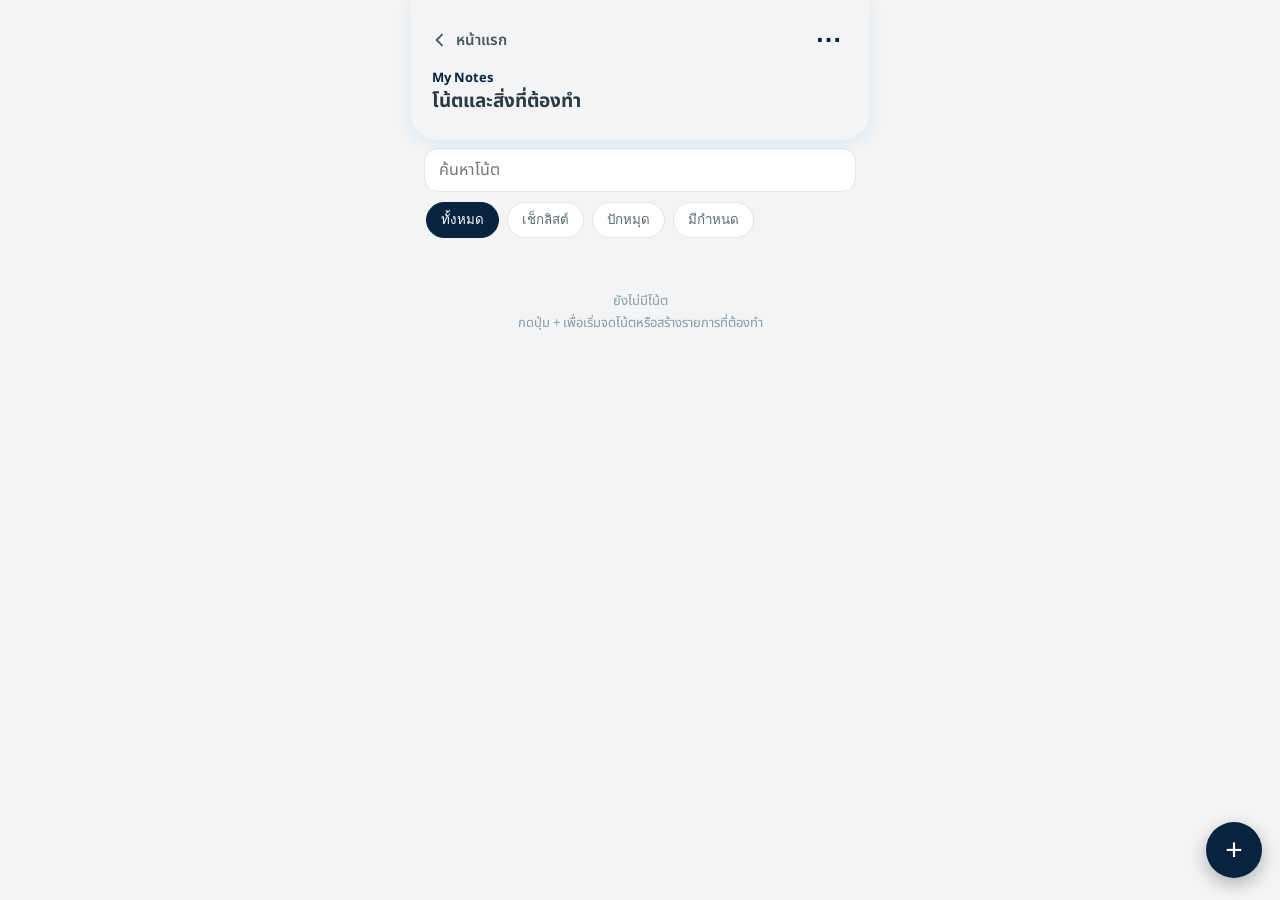
==== index.html @ 65818775 "Add files via upload" ====
<!DOCTYPE html>
<html lang="th">
<head>
<meta charset="UTF-8">
<meta name="viewport" content="width=device-width, initial-scale=1, viewport-fit=cover">
<title>My Notes — My Family Funds</title>
<meta name="theme-color" content="#072340">
<link rel="preconnect" href="https://fonts.googleapis.com">
<link href="https://fonts.googleapis.com/css2?family=Prompt:wght@500;600;700&family=Noto+Sans+Thai:wght@400;500;600;700&family=Noto+Serif+Thai:wght@400;600&display=swap" rel="stylesheet">
<link rel="stylesheet" href="../shell.css">
<script src="../data-safety.js"></script>
<script src="https://accounts.google.com/gsi/client" async defer></script>
<style>
.nt-bar{padding:12px 16px 0;display:flex;gap:8px}
/* compact v31 */
.nt-bar{padding:8px 14px 0}.nt-bar input{height:40px;border-radius:12px}
.nt-sec{margin:8px 14px 4px}.nt-grid{padding:0 14px;column-gap:8px}
.nt-card{margin-bottom:8px;padding:9px 11px;border-radius:14px}
.nt-card h4{margin-bottom:2px;font-size:13px}.nt-meta{margin-top:5px}

.nt-bar input{flex:1;min-width:0;height:44px;border-radius:14px;border:1px solid var(--line);background:var(--surface);color:var(--ink);padding:0 14px;font-size:16px;font-family:inherit}
.nt-chips{display:flex;gap:8px;overflow-x:auto;padding:10px 16px 4px;scrollbar-width:none}
.nt-chip{flex:none;height:36px;padding:0 14px;border-radius:999px;border:1px solid var(--line);background:var(--surface);color:var(--ink-soft);font:600 12.5px inherit;cursor:pointer}
.nt-chip.on{background:var(--primary);color:#fff;border-color:var(--primary)}
.nt-sec{margin:12px 16px 6px;font-size:11.5px;font-weight:700;color:var(--ink-soft);letter-spacing:.4px}
.nt-grid{columns:2;column-gap:10px;padding:0 16px}
.nt-card{break-inside:avoid;margin-bottom:10px;border-radius:16px;padding:12px 13px;background:#fff;border:1px solid rgba(0,0,0,.08);color:#2E3A42;cursor:pointer;width:100%;text-align:left;font:inherit;display:block;box-sizing:border-box}
.nt-card h4{margin:0 0 4px;font-size:13.5px;line-height:1.35;color:#1E2A33}
.nt-card p{margin:0;font-size:12px;line-height:1.5;color:#3E4B54;white-space:pre-wrap;word-break:break-word;display:-webkit-box;-webkit-line-clamp:6;-webkit-box-orient:vertical;overflow:hidden}
.nt-li{display:flex;gap:6px;font-size:12px;line-height:1.5;color:#3E4B54;padding:1px 0}
.nt-li.done{text-decoration:line-through;opacity:.55}
.nt-meta{display:flex;gap:6px;flex-wrap:wrap;margin-top:8px}
.nt-tag{font-size:10.5px;font-weight:700;padding:3px 8px;border-radius:999px;background:rgba(7,35,64,.09);color:#072340}
.nt-tag.late{background:#F6D9D2;color:#8C2F1B}
.nt-empty{text-align:center;color:var(--ink-faint);padding:48px 24px;font-size:13px;line-height:1.7}
.nt-fab{position:fixed;right:18px;bottom:calc(22px + var(--safe-b));width:56px;height:56px;border-radius:50%;border:0;background:var(--primary);color:#fff;font-size:30px;line-height:1;box-shadow:0 6px 18px rgba(0,0,0,.28);cursor:pointer;z-index:50}
.nt-modal{position:fixed;inset:0;z-index:80;background:rgba(10,20,30,.5);display:none;align-items:flex-end;justify-content:center}
.nt-modal.on{display:flex}
.nt-sheet{width:100%;max-width:480px;max-height:92vh;overflow:auto;background:var(--bg);color:var(--ink);border-radius:22px 22px 0 0;padding:16px 16px calc(16px + var(--safe-b))}
.nt-sheet input[type=text],.nt-sheet textarea,.nt-sheet input[type=date]{width:100%;box-sizing:border-box;border:1px solid var(--line);background:var(--surface);color:var(--ink);border-radius:12px;padding:11px 12px;font-size:16px;font-family:inherit;margin-bottom:8px}
.nt-sheet textarea{min-height:140px;resize:vertical}
.nt-row{display:flex;gap:8px;align-items:center;margin:8px 0;flex-wrap:wrap}
.nt-row label{font-size:12.5px;color:var(--ink-soft);font-weight:600}
.nt-sw{width:34px;height:34px;border-radius:50%;border:2px solid transparent;cursor:pointer;padding:0}
.nt-sw.on{border-color:var(--primary)}
.nt-btn{height:44px;padding:0 16px;border-radius:12px;border:1px solid var(--line);background:var(--surface);color:var(--ink);font:700 13px inherit;cursor:pointer}
.nt-btn.p{background:var(--primary);color:#fff;border-color:var(--primary)}
.nt-btn.d{color:#B5422B}
.nt-ci{display:flex;gap:8px;align-items:center;margin-bottom:6px}
.nt-ci input[type=checkbox]{width:22px;height:22px;flex:none}
.nt-ci input[type=text]{margin:0;flex:1}
.nt-toast{position:fixed;left:50%;bottom:90px;transform:translateX(-50%);background:#14211D;color:#fff;padding:10px 16px;border-radius:999px;font-size:12.5px;z-index:120;opacity:0;transition:opacity .2s;max-width:88vw;text-align:center;pointer-events:none}
.nt-at{display:flex;align-items:center;gap:10px;margin:6px 0;padding:6px;border-radius:12px;background:rgba(0,0,0,.05)}
.nt-at img{width:56px;height:56px;object-fit:cover;border-radius:10px;flex:none;background:#ddd;cursor:pointer}
.nt-at .ic{width:56px;height:56px;border-radius:10px;background:#fff;display:grid;place-items:center;font-size:24px;flex:none;cursor:pointer}
.nt-at span.n{flex:1;min-width:0;font-size:12.5px;word-break:break-all;cursor:pointer}.nt-at small{display:block;color:var(--ink-soft);font-size:11px}
.nt-at button{width:40px;height:40px;border:0;background:none;font-size:20px;color:#B5422B}
.nt-reader{position:fixed;inset:0;z-index:70;background:#FAF6EC;color:#3B2F22;display:none;flex-direction:column}
.nt-reader.on{display:flex}
.nt-rtop{display:flex;align-items:center;justify-content:space-between;gap:8px;padding:calc(10px + env(safe-area-inset-top,0px)) 12px 10px}
.nt-rtop button{height:42px;min-width:42px;padding:0 14px;border-radius:999px;border:1px solid rgba(59,47,34,.18);background:rgba(255,255,255,.55);color:#3B2F22;font:700 13px inherit;font-family:inherit;cursor:pointer}
.nt-rpage{flex:1;overflow:auto;-webkit-overflow-scrolling:touch;padding:8px 26px 40px}
.nt-rinner{max-width:620px;margin:0 auto}
.nt-rtitle{font-family:'Noto Serif Thai','Prompt',serif;font-size:25px;line-height:1.4;font-weight:600;margin:6px 0 0;word-break:break-word}
.nt-rtags{display:flex;gap:6px;flex-wrap:wrap;margin-top:12px}
.nt-rrule{width:44px;height:2px;background:rgba(59,47,34,.28);border:0;margin:18px 0}
.nt-rbody{font-family:'Noto Serif Thai','Noto Sans Thai',serif;font-size:17px;line-height:2;white-space:pre-wrap;word-break:break-word;margin:0}
.nt-rli{display:flex;gap:12px;align-items:flex-start;padding:9px 0;font-size:17px;line-height:1.6;border-bottom:1px dashed rgba(59,47,34,.14);cursor:pointer;word-break:break-word}
.nt-rli input{width:22px;height:22px;flex:none;margin-top:3px;accent-color:#072340}
.nt-rli.done span{text-decoration:line-through;opacity:.5}
.nt-rimg{display:block;width:100%;border-radius:12px;margin:14px 0 0;cursor:pointer;background:rgba(0,0,0,.06)}
.nt-rfile{display:flex;align-items:center;gap:10px;margin-top:10px;padding:10px 12px;border-radius:12px;background:rgba(255,255,255,.55);font-size:13.5px;cursor:pointer;word-break:break-all}
.nt-rfoot{margin-top:26px;font-size:11.5px;color:#8A7458}
.nt-th{width:100%;max-height:130px;object-fit:cover;border-radius:10px;margin-bottom:6px;display:block}
</style>
</head>
<body>
<div class="mff-app">
  <div class="mff-hero-wrap" style="padding-bottom:20px;border-radius:0 0 28px 28px">
    <div class="mff-topbar">
      <a class="back" href="../index.html"><svg viewBox="0 0 24 24" fill="none" stroke="currentColor" stroke-width="2.2"><path d="M15 5 8 12l7 7"/></svg>หน้าแรก</a>
      <button type="button" id="menuBtn" aria-label="เมนู" style="background:none;border:0;color:var(--primary);font-size:26px;font-weight:700;width:44px;height:44px;cursor:pointer">⋯</button>
    </div>
    <div class="mff-hero" style="padding-top:0">
      <p class="eyebrow" style="margin-bottom:2px">My Notes</p>
      <h1 style="font-size:19px;white-space:nowrap">โน้ตและสิ่งที่ต้องทำ</h1>
    </div>
  </div>
  <div class="nt-bar"><input id="q" type="search" placeholder="ค้นหาโน้ต" aria-label="ค้นหาโน้ต"></div>
  <div class="nt-chips" id="chips"></div>
  <div id="list"></div>
</div>
<button class="nt-fab" id="fab" type="button" aria-label="เพิ่มโน้ต">+</button>

<div class="nt-reader" id="reader">
  <div class="nt-rtop"><button type="button" id="rBack">← กลับ</button><button type="button" id="rEdit">✎ แก้ไข</button></div>
  <div class="nt-rpage" id="rPage"></div>
</div>
<div class="nt-modal" id="modal"><div class="nt-sheet" id="sheet"></div></div>
<div class="nt-modal" id="menuModal"><div class="nt-sheet">
  <div class="nt-row"><button class="nt-btn" id="mImport" type="button">นำเข้าจาก Google Keep (ไฟล์ .json)</button></div>
  <div class="nt-row"><button class="nt-btn" id="mArch" type="button"></button></div>
  <div class="nt-row"><button class="nt-btn" id="mClose" type="button">ปิด</button></div>
  <p style="font-size:11.5px;color:var(--ink-soft);line-height:1.6;margin:8px 0 0">วิธีนำเข้า: ไปที่ takeout.google.com เลือกเฉพาะ Keep แล้วดาวน์โหลด แตกไฟล์ จะได้ไฟล์ .json ของแต่ละโน้ต เลือกได้หลายไฟล์พร้อมกัน</p>
</div></div>
<input type="file" id="file" accept=".json,application/json" multiple hidden>
<div class="nt-toast" id="toast"></div>

<script src="../themes.js"></script>
<script>
(function(){
'use strict';
var CK='mff_notes_cache_v1', DIRTY='mff_sync_dirty_v1_notes', TK='mff_cal_token';
var COLORS={default:'#FFFFFF',yellow:'#FFF3C4',green:'#DDF1DE',blue:'#D9E9F8',pink:'#F9DDE5',purple:'#E6DFF6'};
var CNAME={default:'ขาว',yellow:'เหลือง',green:'เขียว',blue:'ฟ้า',pink:'ชมพู',purple:'ม่วง'};
var notes=[], filter='all', showArch=false, editing=null, rd=null;
var $=function(i){return document.getElementById(i)};
function esc(s){return String(s==null?'':s).replace(/[&<>'"]/g,function(c){return{'&':'&amp;','<':'&lt;','>':'&gt;',"'":'&#39;','"':'&quot;'}[c]})}
function uid(){return 'n_'+Date.now().toString(36)+'_'+Math.random().toString(36).slice(2,8)}
function now(){return new Date().toISOString()}
function today(){var d=new Date();return d.getFullYear()+'-'+String(d.getMonth()+1).padStart(2,'0')+'-'+String(d.getDate()).padStart(2,'0')}
function toast(m){var t=$('toast');t.textContent=m;t.style.opacity='1';clearTimeout(toast._t);toast._t=setTimeout(function(){t.style.opacity='0'},2600)}
function load(){try{var a=JSON.parse(localStorage.getItem(CK)||'[]');notes=Array.isArray(a)?a:[]}catch(e){notes=[]}notes.forEach(norm)}
function norm(n){n.items=Array.isArray(n.items)?n.items:[];n.kind=n.kind==='check'?'check':'note';n.color=COLORS[n.color]?n.color:'default';n.pinned=n.pinned?1:0;n.archived=n.archived?1:0;n.due=n.due||'';if(n.dueTime){n.dueTime=String(n.dueTime)}else{delete n.dueTime}n.calId=n.calId||'';n.title=n.title||'';n.body=n.body||''}
/* ---------- ไฟล์แนบ: meta ใน localStorage, ตัวไฟล์ใน IndexedDB (เก็บในเครื่องนี้ ไม่ขึ้น Sheets) ---------- */
var ATK='mff_note_att_v1', AM={}, _db=null, MAXF=10*1024*1024;
function attMap(){try{return JSON.parse(localStorage.getItem(ATK)||'{}')||{}}catch(e){return{}}}
function attSet(m){try{localStorage.setItem(ATK,JSON.stringify(m))}catch(e){toast('เก็บรายการไฟล์แนบไม่สำเร็จ')}}
function idb(){return _db||(_db=new Promise(function(res,rej){var r=indexedDB.open('mff_notes_att',1);r.onupgradeneeded=function(){r.result.createObjectStore('f')};r.onsuccess=function(){res(r.result)};r.onerror=function(){rej(r.error)}}))}
function bop(mode,fn){return idb().then(function(d){return new Promise(function(res,rej){var t=d.transaction('f',mode),rq=fn(t.objectStore('f'));t.oncomplete=function(){res(rq&&rq.result)};t.onerror=function(){rej(t.error)}})})}
function bput(id,b){return bop('readwrite',function(o){return o.put(b,id)})}
function bget(id){return bop('readonly',function(o){return o.get(id)})}
function bdel(id){return bop('readwrite',function(o){return o.delete(id)}).catch(function(){})}
function szt(n){return n>1048576?(n/1048576).toFixed(1)+' MB':Math.max(1,Math.round(n/1024))+' KB'}
function compress(f){return new Promise(function(res){
  if(!/^image\/(jpeg|png|webp|heic|heif)/.test(f.type)){res(f);return}
  var u=URL.createObjectURL(f),im=new Image();
  im.onload=function(){try{var k=Math.min(1,1280/Math.max(im.width,im.height)),c=document.createElement('canvas');c.width=Math.round(im.width*k);c.height=Math.round(im.height*k);c.getContext('2d').drawImage(im,0,0,c.width,c.height);URL.revokeObjectURL(u);c.toBlob(function(b){res(b&&b.size<f.size?b:f)},'image/jpeg',.78)}catch(e){res(f)}};
  im.onerror=function(){URL.revokeObjectURL(u);res(f)};im.src=u})}
function hydrate(root){Array.prototype.forEach.call(root.querySelectorAll('[data-aimg]'),function(im){bget(im.getAttribute('data-aimg')).then(function(b){if(b)im.src=URL.createObjectURL(b)}).catch(function(){})})}
function openAtt(id){var a=(editing&&editing._att||AM[rd]||[]).filter(function(x){return x.id===id})[0];if(!a)return;bget(id).then(function(b){if(!b){toast('ไม่พบไฟล์ในเครื่องนี้');return}var u=URL.createObjectURL(b);if(a.k==='img'){window.open(u,'_blank')}else{var l=document.createElement('a');l.href=u;l.download=a.name;document.body.appendChild(l);l.click();l.remove()}})}
async function addFiles(files,kind){
  var e=editing;if(!e)return;pull();
  for(var i=0;i<files.length;i++){var f=files[i];
    if(f.size>MAXF*3){toast(f.name+' ใหญ่เกินไป (สูงสุด 10 MB)');continue}
    var b=kind==='img'?await compress(f):f;
    if(b.size>MAXF){toast(f.name+' ใหญ่เกิน 10 MB');continue}
    var id='a_'+Date.now().toString(36)+Math.random().toString(36).slice(2,6);
    try{await bput(id,b)}catch(err){toast('เก็บไฟล์ไม่สำเร็จ');continue}
    e._att.push({id:id,name:f.name||'ไฟล์',k:(b.type||'').indexOf('image/')===0?'img':'file',size:b.size});e._added.push(id)}
  paintEditor()}
function save(){try{localStorage.setItem(CK,JSON.stringify(notes));localStorage.setItem(DIRTY,'1')}catch(e){toast('บันทึกในเครื่องไม่สำเร็จ')}}

/* ---------- list ---------- */
function visible(){
  var q=$('q').value.trim().toLowerCase(), t=today();
  return notes.filter(function(n){
    if(!!n.archived!==showArch) return false;
    if(filter==='check'&&n.kind!=='check') return false;
    if(filter==='pin'&&!n.pinned) return false;
    if(filter==='due'&&!n.due) return false;
    if(q){var hay=(n.title+' '+n.body+' '+n.items.map(function(i){return i.t}).join(' ')).toLowerCase();if(hay.indexOf(q)<0) return false}
    return true;
  }).sort(function(a,b){
    if(a.pinned!==b.pinned) return b.pinned-a.pinned;
    if(filter==='due') return (a.due||'9').localeCompare(b.due||'9');
    return (b.updatedAt||'').localeCompare(a.updatedAt||'');
  });
}
function cardHtml(n){
  var body='';
  if(n.kind==='check'){
    var open=n.items.filter(function(i){return !i.d}), done=n.items.filter(function(i){return i.d});
    body=open.slice(0,6).map(function(i){return '<div class="nt-li"><span>☐</span><span>'+esc(i.t)+'</span></div>'}).join('')
      +done.slice(0,2).map(function(i){return '<div class="nt-li done"><span>☑</span><span>'+esc(i.t)+'</span></div>'}).join('');
    if(n.items.length>8) body+='<div class="nt-li">…อีก '+(n.items.length-8)+' รายการ</div>';
  } else if(n.body){ body='<p>'+esc(n.body)+'</p>'; }
  var meta='';
  if(n.due){var late=n.due<today();meta+='<span class="nt-tag'+(late?' late':'')+'">'+(late?'เลยกำหนด ':'')+fmt(n.due)+(n.dueTime?' · '+esc(n.dueTime)+' น.':'')+'</span>'}
  if(n.calId) meta+='<span class="nt-tag">ใน Calendar</span>';
  if(n.pinned) meta+='<span class="nt-tag">ปักหมุด</span>';
  var at=AM[n.id]||[], im0=at.filter(function(a){return a.k==='img'})[0];
  if(at.length) meta+='<span class="nt-tag">📎 '+at.length+'</span>';
  return '<button type="button" class="nt-card" data-id="'+esc(n.id)+'" style="background:'+COLORS[n.color]+'">'
    +(im0?'<img class="nt-th" data-aimg="'+esc(im0.id)+'" alt="">':'')+(n.title?'<h4>'+esc(n.title)+'</h4>':'')+body+(meta?'<div class="nt-meta">'+meta+'</div>':'')+'</button>';
}
function fmt(d){var p=String(d).split('-');if(p.length<3) return d;var m=['ม.ค.','ก.พ.','มี.ค.','เม.ย.','พ.ค.','มิ.ย.','ก.ค.','ส.ค.','ก.ย.','ต.ค.','พ.ย.','ธ.ค.'];return (+p[2])+' '+m[+p[1]-1]}
function render(){
  AM=attMap();
  var chips=[['all','ทั้งหมด'],['check','เช็กลิสต์'],['pin','ปักหมุด'],['due','มีกำหนด']];
  $('chips').innerHTML=chips.map(function(c){return '<button type="button" class="nt-chip'+(filter===c[0]?' on':'')+'" data-f="'+c[0]+'">'+c[1]+'</button>'}).join('');
  var v=visible(), root=$('list');
  if(!v.length){root.innerHTML='<div class="nt-empty">'+(showArch?'ยังไม่มีโน้ตที่เก็บถาวร':'ยังไม่มีโน้ต<br>กดปุ่ม + เพื่อเริ่มจดโน้ตหรือสร้างรายการที่ต้องทำ')+'</div>';return}
  var pin=v.filter(function(n){return n.pinned}), rest=v.filter(function(n){return !n.pinned}), h='';
  if(pin.length&&rest.length){h+='<div class="nt-sec">ปักหมุด</div><div class="nt-grid">'+pin.map(cardHtml).join('')+'</div><div class="nt-sec">อื่น ๆ</div><div class="nt-grid">'+rest.map(cardHtml).join('')+'</div>'}
  else h+='<div class="nt-grid" style="margin-top:10px">'+v.map(cardHtml).join('')+'</div>';
  root.innerHTML=h;hydrate(root)+'<div style="height:90px"></div>';
}

/* ---------- reader (หน้าอ่านโน้ต) ---------- */
function thFull(iso){var d=new Date(iso);if(isNaN(d))return '';return d.toLocaleDateString('th-TH',{day:'numeric',month:'long',year:'numeric'})}
function openReader(id){
  var n=notes.filter(function(x){return x.id===id})[0]; if(!n){closeReader();return}
  rd=id; AM=attMap();
  var at=AM[id]||[], h='<div class="nt-rinner">';
  if(n.title) h+='<h2 class="nt-rtitle">'+esc(n.title)+'</h2>';
  var tg='';
  if(n.due){var late=n.due<today();tg+='<span class="nt-tag'+(late?' late':'')+'">'+(late?'เลยกำหนด ':'')+fmt(n.due)+(n.dueTime?' · '+esc(n.dueTime)+' น.':'')+'</span>'}
  if(n.calId) tg+='<span class="nt-tag">ใน Calendar</span>';
  if(n.pinned) tg+='<span class="nt-tag">ปักหมุด</span>';
  if(tg) h+='<div class="nt-rtags">'+tg+'</div>';
  var hasText=n.kind==='check'?n.items.length:!!n.body;
  if((n.title||tg)&&hasText) h+='<hr class="nt-rrule">';
  if(n.kind==='check'){
    h+=n.items.map(function(i,ix){return '<label class="nt-rli'+(i.d?' done':'')+'"><input type="checkbox" data-rix="'+ix+'" '+(i.d?'checked':'')+'><span>'+esc(i.t)+'</span></label>'}).join('');
  } else if(n.body){ h+='<p class="nt-rbody">'+esc(n.body)+'</p>'; }
  at.filter(function(a){return a.k==='img'}).forEach(function(a){h+='<img class="nt-rimg" data-aimg="'+esc(a.id)+'" data-aopen="'+esc(a.id)+'" alt="'+esc(a.name)+'">'});
  at.filter(function(a){return a.k!=='img'}).forEach(function(a){h+='<div class="nt-rfile" data-aopen="'+esc(a.id)+'"><span>📄</span><span>'+esc(a.name)+' <small>('+szt(a.size||0)+')</small></span></div>'});
  if(n.updatedAt) h+='<div class="nt-rfoot">แก้ไขล่าสุด '+esc(thFull(n.updatedAt))+'</div>';
  h+='</div>';
  var rp=$('rPage'); rp.innerHTML=h; rp.scrollTop=0; hydrate(rp);
  $('reader').style.background=n.color==='default'?'#FAF6EC':COLORS[n.color];
  $('reader').classList.add('on');
}
function closeReader(){rd=null;$('reader').classList.remove('on');render()}
$('rBack').onclick=closeReader;
$('rEdit').onclick=function(){var id=rd;rd=null;$('reader').classList.remove('on');openEditor(id)};
$('rPage').addEventListener('click',function(ev){
  var a=ev.target.closest('[data-aopen]'); if(a){openAtt(a.getAttribute('data-aopen'));return}
});
$('rPage').addEventListener('change',function(ev){
  var t=ev.target, ix=t.getAttribute&&t.getAttribute('data-rix'); if(ix===null||ix===undefined) return;
  var n=notes.filter(function(x){return x.id===rd})[0]; if(!n||!n.items[+ix]) return;
  n.items[+ix].d=t.checked?1:0; n.updatedAt=now(); save();
  var row=t.closest('.nt-rli'); if(row) row.classList.toggle('done',t.checked);
});

/* ---------- editor ---------- */
function openEditor(id){
  var n=notes.filter(function(x){return x.id===id})[0];
  editing=n?JSON.parse(JSON.stringify(n)):{id:uid(),title:'',body:'',kind:'note',items:[],color:'default',pinned:0,due:'',calId:'',archived:0,createdAt:now(),updatedAt:now(),_new:1};
  editing._att=(attMap()[editing.id]||[]).slice();editing._added=[];editing._removed=[];
  paintEditor(); $('modal').classList.add('on');
}
function paintEditor(){
  var e=editing, h='';
  h+='<input type="text" id="eTitle" placeholder="หัวข้อ" value="'+esc(e.title)+'" aria-label="หัวข้อ">';
  if(e.kind==='check'){
    h+='<div id="eItems">'+e.items.map(function(i,ix){return '<div class="nt-ci"><input type="checkbox" data-ix="'+ix+'" '+(i.d?'checked':'')+' aria-label="เสร็จแล้ว"><input type="text" data-tx="'+ix+'" value="'+esc(i.t)+'" aria-label="รายการ"><button type="button" class="nt-btn" data-rm="'+ix+'" aria-label="ลบรายการ" style="width:44px;padding:0">×</button></div>'}).join('')+'</div>'
      +'<div class="nt-row"><button type="button" class="nt-btn" id="eAdd">+ เพิ่มรายการ</button><button type="button" class="nt-btn" id="eKind">เปลี่ยนเป็นโน้ตข้อความ</button></div>';
  } else {
    h+='<textarea id="eBody" placeholder="จดอะไรสักหน่อย…" aria-label="เนื้อหา">'+esc(e.body)+'</textarea>'
      +'<div class="nt-row"><button type="button" class="nt-btn" id="eKind">เปลี่ยนเป็นเช็กลิสต์</button></div>';
  }
  h+='<div class="nt-row"><label>สี</label>'+Object.keys(COLORS).map(function(c){return '<button type="button" class="nt-sw'+(e.color===c?' on':'')+'" data-c="'+c+'" aria-label="สี'+CNAME[c]+'" style="background:'+COLORS[c]+';border-color:'+(e.color===c?'var(--primary)':'#cfd6db')+'"></button>'}).join('')+'</div>';
  h+='<div class="nt-row"><label for="eDue">วันที่ต้องทำ</label><input type="date" id="eDue" value="'+esc(e.due)+'" style="width:auto;margin:0"></div>';
  h+='<div class="nt-row"><label for="eTime">เวลา</label><input type="time" id="eTime" value="'+esc(e.dueTime||'')+'" style="width:auto;margin:0"><button type="button" class="nt-btn" id="eTimeClr">ล้าง</button></div>';
  h+='<small style="display:block;color:var(--ink-soft);font-size:11px;margin:-4px 0 6px">ใส่เวลาแล้วจะปักลง Calendar เป็นนัดตามเวลา พร้อมแจ้งเตือนก่อน 10 นาทีและตอนถึงเวลา (ไม่ใส่ = กิจกรรมทั้งวัน)</small>';
  h+='<div class="nt-row"><label><input type="checkbox" id="ePin" '+(e.pinned?'checked':'')+'> ปักหมุด</label><label><input type="checkbox" id="eCal" '+(e.calId?'checked':'')+'> ปักลง Google Calendar</label></div>';
  h+='<div class="nt-row" style="margin-top:14px"><button type="button" class="nt-btn p" id="eSave" style="flex:1">บันทึก</button><button type="button" class="nt-btn" id="eArch">'+(e.archived?'นำกลับ':'เก็บถาวร')+'</button>'+(e._new?'':'<button type="button" class="nt-btn d" id="eDel">ลบ</button>')+'<button type="button" class="nt-btn" id="eCancel">ปิด</button></div>';
  h+='<div class="nt-row" style="flex-wrap:wrap"><label>แนบ</label><button type="button" class="nt-btn" id="eImg">🖼 รูป</button><button type="button" class="nt-btn" id="eFile">📎 ไฟล์</button></div>'
   +'<div id="eAtt">'+(e._att||[]).map(function(a){return '<div class="nt-at">'+(a.k==='img'?'<img data-aimg="'+esc(a.id)+'" data-aopen="'+esc(a.id)+'" alt="">':'<div class="ic" data-aopen="'+esc(a.id)+'">📄</div>')+'<span class="n" data-aopen="'+esc(a.id)+'">'+esc(a.name)+'<small>'+szt(a.size||0)+' · แตะเพื่อเปิด</small></span><button type="button" data-adel="'+esc(a.id)+'" aria-label="ลบไฟล์แนบ">×</button></div>'}).join('')+'</div>'
   +'<small style="display:block;color:var(--ink-soft);font-size:11px;margin-top:4px">ไฟล์แนบเก็บในเครื่องนี้ (รูปถูกย่อให้อัตโนมัติ, ไฟล์ละไม่เกิน 10 MB) ยังไม่ขึ้น Google Sheets</small>'
   +'<input type="file" id="fImg" accept="image/*" multiple hidden><input type="file" id="fAny" multiple hidden>';
  $('sheet').innerHTML=h; hydrate($('sheet'));
}
function pull(){
  var e=editing; if(!$('eTitle')) return;
  e.title=$('eTitle').value.trim();
  if(e.kind==='check'){
    Array.prototype.forEach.call(document.querySelectorAll('[data-tx]'),function(el){var i=+el.getAttribute('data-tx'); if(e.items[i]) e.items[i].t=el.value});
    Array.prototype.forEach.call(document.querySelectorAll('[data-ix]'),function(el){var i=+el.getAttribute('data-ix'); if(e.items[i]) e.items[i].d=el.checked?1:0});
  } else if($('eBody')) e.body=$('eBody').value;
  e.due=$('eDue').value; e.dueTime=($('eTime')&&$('eTime').value)||''; if(!e.dueTime) delete e.dueTime; e.pinned=$('ePin').checked?1:0;
}
$('sheet').addEventListener('click',function(ev){
  var t=ev.target, e=editing; if(!e) return;
  if(t.id==='eImg'){$('fImg').click();return}
  if(t.id==='eFile'){$('fAny').click();return}
  if(t.getAttribute('data-aopen')){openAtt(t.getAttribute('data-aopen'));return}
  if(t.getAttribute('data-adel')){pull();var did=t.getAttribute('data-adel');e._att=e._att.filter(function(a){return a.id!==did});if(e._added.indexOf(did)>=0){e._added=e._added.filter(function(x){return x!==did});bdel(did)}else e._removed.push(did);paintEditor();return}
  if(t.getAttribute('data-c')){pull();e.color=t.getAttribute('data-c');paintEditor();return}
  if(t.getAttribute('data-rm')!==null&&t.hasAttribute('data-rm')){pull();e.items.splice(+t.getAttribute('data-rm'),1);paintEditor();return}
  if(t.id==='eAdd'){pull();e.items.push({t:'',d:0});paintEditor();var tx=document.querySelectorAll('[data-tx]');if(tx.length)tx[tx.length-1].focus();return}
  if(t.id==='eKind'){pull();
    if(e.kind==='note'){e.items=e.body.split('\n').filter(function(l){return l.trim()}).map(function(l){return{t:l.trim(),d:0}});if(!e.items.length)e.items=[{t:'',d:0}];e.kind='check';e.body=''}
    else{e.body=e.items.map(function(i){return i.t}).filter(Boolean).join('\n');e.items=[];e.kind='note'}
    paintEditor();return}
  if(t.id==='eTimeClr'){var tm=$('eTime');if(tm)tm.value='';return}
  if(t.id==='eCancel'){closeEd();return}
  if(t.id==='eArch'){pull();e.archived=e.archived?0:1;commit(true);return}
  if(t.id==='eDel'){if(confirm('ลบโน้ตนี้?')){delNote(e)}return}
  if(t.id==='eSave'){pull();commit(false)}
});
$('sheet').addEventListener('change',function(ev){var t=ev.target;if(t.id==='fImg'||t.id==='fAny'){var fl=Array.prototype.slice.call(t.files);t.value='';addFiles(fl,t.id==='fImg'?'img':'file')}});
function closeEd(saved){var e=editing;if(e&&!saved&&e._added)e._added.forEach(bdel);$('modal').classList.remove('on');editing=null;
  if(!saved&&e&&!e._new&&notes.some(function(x){return x.id===e.id})) openReader(e.id)}
async function commit(closeAfter){
  var e=editing; pull();
  e.items=e.items.filter(function(i){return (i.t||'').trim()||false});
  if(!e.title&&!e.body&&!e.items.length&&!(e._att&&e._att.length)){toast('โน้ตว่างเปล่า');return}
  var wantCal=$('eCal')&&$('eCal').checked;
  e.updatedAt=now(); delete e._new;
  var calMsg='';
  try{
    if(wantCal&&!e.due){calMsg='เลือกวันที่ต้องทำก่อน จึงจะปักลง Calendar ได้'}
    else if(wantCal){await calUpsert(e)}
    else if(e.calId){await calDelete(e);e.calId=''}
  }catch(err){calMsg='Calendar: '+(err&&err.message?err.message:'ไม่สำเร็จ')}
  var am=attMap();if(e._att&&e._att.length)am[e.id]=e._att;else delete am[e.id];attSet(am);(e._removed||[]).forEach(bdel);delete e._att;delete e._added;delete e._removed;
  var ix=notes.findIndex(function(x){return x.id===e.id});
  if(ix>=0) notes[ix]=e; else notes.push(e);
  save(); closeEd(1); render();
  if(!closeAfter&&!e.archived) openReader(e.id); /* บันทึกเสร็จ → เปิดอ่านเป็นหน้าโน้ต */
  toast(calMsg||'บันทึกแล้ว — ซิงก์ขึ้น Sheets ได้ที่ Setting');
}
function delNote(e){
  var p=Promise.resolve();
  if(e.calId) p=calDelete(e).catch(function(){});
  p.then(function(){var am=attMap();(am[e.id]||[]).forEach(function(a){bdel(a.id)});delete am[e.id];attSet(am);(e._added||[]).forEach(bdel);notes=notes.filter(function(x){return x.id!==e.id});save();closeEd(1);render();toast('ลบแล้ว')});
}

/* ---------- Google Calendar (ใช้ token เดียวกับหน้า My Calendar) ---------- */
var calTok=null;
function savedTok(){try{var o=JSON.parse(sessionStorage.getItem(TK)||'null');if(o&&o.v&&o.exp>Date.now()+30000&&o.w)return o.v}catch(e){}return null}
function getTok(){
  return new Promise(function(res,rej){
    var t=calTok&&calTok.exp>Date.now()+30000?calTok.v:savedTok(); if(t) return res(t);
    var cid=localStorage.getItem('google_client_id');
    if(!cid) return rej(new Error('ยังไม่ได้ตั้งค่า Client ID ในหน้า Setting'));
    if(!window.google||!google.accounts||!google.accounts.oauth2) return rej(new Error('ยังโหลด Google ไม่เสร็จ ลองใหม่อีกครั้ง'));
    google.accounts.oauth2.initTokenClient({client_id:cid,
      scope:'https://www.googleapis.com/auth/calendar.readonly https://www.googleapis.com/auth/calendar.events',
      callback:function(r){
        if(r.error) return rej(new Error('เชื่อมต่อ Calendar ไม่สำเร็จ'));
        if(!google.accounts.oauth2.hasGrantedAllScopes(r,'https://www.googleapis.com/auth/calendar.events')) return rej(new Error('ยังไม่ได้ติ๊กสิทธิ์ Calendar — ลองใหม่และอนุญาตทุกช่อง'));
        calTok={v:r.access_token,exp:Date.now()+(r.expires_in||3600)*1000};
        try{sessionStorage.setItem(TK,JSON.stringify({v:calTok.v,exp:calTok.exp,w:1}));localStorage.setItem('mff_calendar_connected_v2','1')}catch(e){}
        res(calTok.v);
      }}).requestAccessToken({prompt:localStorage.getItem('mff_calendar_connected_v2')?'':'consent'});
  });
}
function addDay(d){var x=new Date(d+'T00:00:00');x.setDate(x.getDate()+1);return x.getFullYear()+'-'+String(x.getMonth()+1).padStart(2,'0')+'-'+String(x.getDate()).padStart(2,'0')}
function pad2(x){return String(x).padStart(2,'0')}
function localDT(d){return d.getFullYear()+'-'+pad2(d.getMonth()+1)+'-'+pad2(d.getDate())+'T'+pad2(d.getHours())+':'+pad2(d.getMinutes())+':00'}
function evBody(n){
  var desc=n.kind==='check'?n.items.map(function(i){return (i.d?'[x] ':'[ ] ')+i.t}).join('\n'):n.body;
  var b={summary:'📝 '+(n.title||'โน้ต'),description:desc||'',extendedProperties:{private:{mffNoteId:n.id}}};
  if(n.dueTime&&/^\d{1,2}:\d{2}$/.test(n.dueTime)){
    var hm=n.dueTime.split(':'), sd=new Date(n.due+'T'+pad2(hm[0])+':'+hm[1]+':00'), ed=new Date(sd.getTime()+3600000);
    var tz=(Intl.DateTimeFormat().resolvedOptions().timeZone)||'Asia/Bangkok';
    b.start={dateTime:localDT(sd),timeZone:tz,date:null};
    b.end={dateTime:localDT(ed),timeZone:tz,date:null};
    b.reminders={useDefault:false,overrides:[{method:'popup',minutes:10},{method:'popup',minutes:0}]};
  }else{
    b.start={date:n.due,dateTime:null,timeZone:null};
    b.end={date:addDay(n.due),dateTime:null,timeZone:null};
    b.reminders={useDefault:true};
  }
  return b;
}
async function calApi(method,path,body){
  var tok=await getTok();
  var r=await fetch('https://www.googleapis.com/calendar/v3/calendars/primary/events'+path,{method:method,headers:{Authorization:'Bearer '+tok,'Content-Type':'application/json'},body:body?JSON.stringify(body):undefined});
  if(r.status===401){calTok=null;try{sessionStorage.removeItem(TK)}catch(e){}throw new Error('สิทธิ์ Calendar หมดอายุ กดบันทึกอีกครั้ง')}
  if(r.status===403) throw new Error('Calendar API ถูกปฏิเสธ — เช็กว่าเปิด Google Calendar API แล้ว');
  if(r.status===404||r.status===410) return null;
  if(!r.ok) throw new Error('Calendar '+r.status);
  return r.status===204?{}:r.json();
}
async function calUpsert(n){
  if(n.calId){var u=await calApi('PATCH','/'+encodeURIComponent(n.calId),evBody(n)); if(u) return; n.calId=''}
  var c=await calApi('POST','',evBody(n)); if(c&&c.id) n.calId=c.id;
}
async function calDelete(n){ if(n.calId) await calApi('DELETE','/'+encodeURIComponent(n.calId)); }

/* ---------- Google Keep import (Takeout .json) ---------- */
var KC={YELLOW:'yellow',GREEN:'green',BLUE:'blue',CERULEAN:'blue',TEAL:'green',PINK:'pink',PURPLE:'purple',RED:'pink',ORANGE:'yellow'};
function usec(v){var n=Number(v);return n?new Date(n/1000).toISOString():now()}
async function importFiles(files){
  var add=0,skip=0,bad=0;
  for(var i=0;i<files.length;i++){
    try{
      var j=JSON.parse(await files[i].text());
      if(!j||typeof j!=='object'||j.isTrashed){skip++;continue}
      var created=usec(j.createdTimestampUsec), title=j.title||'';
      var items=Array.isArray(j.listContent)?j.listContent.map(function(x){return{t:x.text||'',d:x.isChecked?1:0}}).filter(function(x){return x.t}):[];
      var body=j.textContent||'';
      if(!title&&!body&&!items.length){skip++;continue}
      var id='k_'+(Number(j.createdTimestampUsec)||Date.now()+i).toString(36);
      if(notes.some(function(n){return n.id===id})){skip++;continue}
      notes.push({id:id,title:title,body:items.length?'':body,kind:items.length?'check':'note',items:items,color:KC[j.color]||'default',pinned:j.isPinned?1:0,archived:j.isArchived?1:0,due:'',calId:'',createdAt:created,updatedAt:usec(j.userEditedTimestampUsec)});
      add++;
    }catch(e){bad++}
  }
  if(add) save(); render();
  toast('นำเข้า '+add+' โน้ต'+(skip?' · ข้าม '+skip:'')+(bad?' · อ่านไม่ได้ '+bad:''));
}

/* ---------- wiring ---------- */
$('fab').onclick=function(){openEditor()};
$('q').oninput=render;
$('chips').addEventListener('click',function(e){var f=e.target.getAttribute('data-f');if(f){filter=f;render()}});
$('list').addEventListener('click',function(e){var c=e.target.closest('.nt-card');if(c)openReader(c.getAttribute('data-id'))});
$('modal').addEventListener('click',function(e){if(e.target===$('modal'))closeEd()});
$('menuBtn').onclick=function(){$('mArch').textContent=showArch?'กลับไปดูโน้ตปกติ':'ดูโน้ตที่เก็บถาวร';$('menuModal').classList.add('on')};
$('mClose').onclick=function(){$('menuModal').classList.remove('on')};
$('menuModal').addEventListener('click',function(e){if(e.target===$('menuModal'))$('menuModal').classList.remove('on')});
$('mArch').onclick=function(){showArch=!showArch;$('menuModal').classList.remove('on');render()};
$('mImport').onclick=function(){$('menuModal').classList.remove('on');$('file').click()};
$('file').onchange=function(){if(this.files.length)importFiles(Array.prototype.slice.call(this.files));this.value=''};
window.addEventListener('storage',function(e){if(e.key===CK&&!rd&&!editing){load();render()}});
load(); render();
if(new URLSearchParams(location.search).get('new')==='check'){openEditor();editing.kind='check';editing.items=[{t:'',d:0}];var _d=new URLSearchParams(location.search).get('due');if(_d)editing.due=_d;paintEditor()}
if('serviceWorker' in navigator){window.addEventListener('load',function(){navigator.serviceWorker.register('../sw.js').catch(function(){})})}
})();
</script>
<script src="../icon-system.js"></script>
</body>
</html>
---- shell.css ----
/* ===== My Family Funds — App Shell =====
   Shared visual language across the 4-module home and placeholder modules.
   Palette and type intentionally match the Portfolio module so moving
   between the shell and that module feels like one continuous product. */

:root{
  --bg:#F2F4F6;
  --bg-deep:#F2F4F6;
  --surface:#FFFFFF;
  --ink:#2E3A42;
  --ink-soft:#5C6B74;
  --ink-faint:#8B9AA3;
  --primary:#072340;
  --primary-light:#3A6C93;
  --primary-soft:#E3EBF1;
  --line:#E1E6EA;
  --gold:#C89B3C;
  --gold-text:#8C6A20;
  --income:#1F9D6C;
  --income-soft:#DCEFE4;
  --expense:#E0654B;
  --expense-soft:#F3DFDA;
  --invest:#8B6BC9;
  --invest-soft:#E5DFF3;
  --shadow-card: 0 2px 10px rgba(46,58,66,.07);
  --shadow-hero: 0 4px 18px rgba(46,58,66,.08);
  --shadow-inset: none;
  --radius-l:26px;
  --radius-m:18px;
  --safe-t: env(safe-area-inset-top, 0px);
  --safe-b: env(safe-area-inset-bottom, 0px);
}

*{box-sizing:border-box}
html,body{margin:0;padding:0}
body{
  font-family:'Noto Sans Thai','Prompt',system-ui,-apple-system,sans-serif;
  color:var(--ink);
  background:var(--bg);
  min-height:100svh;
}

/* Page body is always the plain mint base — no viewport-relative color
   tricks here, so nothing can drift or cut through content on any
   screen size. */
body{background:var(--bg)}

.mff-app{
  max-width:460px;
  margin:0 auto;
  min-height:100svh;
  position:relative;
  padding-bottom:calc(84px + var(--safe-b));
  background:var(--bg);
}

/* Watery duotone header — sized to ITS OWN CONTENT (topbar + greeting),
   never to the viewport, so the colour block always ends exactly where
   the header ends, on every device, instead of cutting through cards. */
.mff-hero-wrap{
  position:relative;
  overflow:hidden;
  background:var(--bg);
  box-shadow:var(--shadow-hero);
  border-radius:0 0 32px 32px;
  padding-bottom:44px; /* room for the grid to overlap into */
}
.mff-hero-wrap svg.wave{display:none}

/* ---------- top bar ---------- */
.mff-topbar{
  display:flex;align-items:center;justify-content:space-between;
  padding:calc(18px + var(--safe-t)) 20px 6px;
  color:var(--ink);
  position:relative;
}
.mff-topbar .back{
  display:inline-flex;align-items:center;gap:6px;
  color:var(--ink);text-decoration:none;font-size:15px;font-weight:600;
  opacity:.85;
}
.mff-topbar .back svg{width:20px;height:20px}
.mff-topbar .dots{display:flex;gap:14px;opacity:.7;color:var(--ink)}

/* ---------- greeting header (home) ---------- */
.mff-hero{padding:6px 22px 6px;color:var(--ink);position:relative}
.mff-hero .eyebrow{
  font-size:13px;font-weight:700;margin:0 0 4px;
  background:linear-gradient(90deg,var(--primary),var(--primary));
  -webkit-background-clip:text;background-clip:text;color:transparent;
}
.mff-hero h1{font-size:26px;line-height:1.25;margin:0;font-weight:700;color:var(--ink)}
.mff-hero h1 b{color:var(--primary)}

/* ---------- module grid ---------- */
.mff-grid{
  display:grid;grid-template-columns:1fr 1fr;gap:16px;
  padding:0 20px;margin-top:-30px;
  position:relative;
}
.mff-card{
  background:var(--surface);
  border-radius:var(--radius-l);
  box-shadow:var(--shadow-card);
  padding:22px 16px 18px;
  text-align:center;
  text-decoration:none;
  color:var(--ink);
  display:flex;flex-direction:column;align-items:center;gap:10px;
  border:1px solid var(--line);
  position:relative;
  transition:transform .15s ease, box-shadow .15s ease;
}
.mff-card:active{transform:scale(.97)}
.mff-card .ribbon{
  position:absolute;top:10px;right:10px;background:var(--gold);color:#3D2E0A;
  font-size:9.5px;font-weight:700;padding:2px 7px;border-radius:999px;
}
.mff-card .icon-wrap{
  width:58px;height:58px;border-radius:18px;
  display:flex;align-items:center;justify-content:center;
  background:var(--primary-soft);color:var(--primary);
}
.mff-card .icon-wrap svg{width:30px;height:30px}
.mff-card .avatar{width:58px;height:58px;border-radius:50%;overflow:hidden;background:var(--primary-soft);display:flex;align-items:center;justify-content:center}
.mff-card .avatar svg{width:34px;height:34px;color:var(--primary)}
.mff-card h3{margin:2px 0 0;font-size:16.5px;font-weight:700}
.mff-card p{margin:0;font-size:12px;color:var(--ink-soft);line-height:1.5}
.mff-card .soon{
  position:absolute;top:12px;right:12px;font-size:10px;font-weight:700;
  background:var(--primary-soft);color:var(--primary);border-radius:999px;padding:3px 8px;
}

/* ---------- bottom nav ---------- */
.mff-bottomnav{
  position:fixed;left:0;right:0;bottom:0;
  max-width:460px;margin:0 auto;
  background:var(--bg);
  display:flex;justify-content:space-around;align-items:center;
  padding:10px 8px calc(10px + var(--safe-b));
  box-shadow:0 -6px 16px -4px #c3cbd0;
}
.mff-navbtn{
  border:0;background:none;display:flex;flex-direction:column;align-items:center;gap:4px;
  color:var(--ink-faint);font-size:10px;font-weight:600;cursor:pointer;padding:4px 10px;
  text-decoration:none;position:relative;
}
.mff-navbtn svg{width:22px;height:22px}
.mff-navbtn.active{color:var(--primary);border:0;outline:0;box-shadow:none}
.mff-navbtn:focus,.mff-navbtn:focus-visible{border:0;outline:0;box-shadow:none}
.mff-navbtn .mff-badge-dot{
  position:absolute;top:0;right:10px;min-width:15px;height:15px;padding:0 3px;border-radius:999px;
  background:var(--expense);color:#fff;font-size:9px;font-weight:800;line-height:15px;text-align:center;
}

/* ---------- bottom-sheet modal (search / notifications) ---------- */
.mff-sheet-overlay{position:fixed;inset:0;z-index:5000;background:rgba(46,58,66,.35);display:flex;align-items:flex-end;justify-content:center}
.mff-sheet-card{width:100%;max-width:460px;max-height:80vh;background:var(--bg);box-shadow:var(--shadow-hero);border-radius:22px 22px 0 0;display:flex;flex-direction:column;overflow:hidden}
.mff-sheet-head{display:flex;align-items:center;justify-content:space-between;gap:10px;padding:18px 20px 12px;border-bottom:1px solid var(--line);flex:none}
.mff-sheet-head h3{margin:0;font-size:16px}
.mff-sheet-close{border:0;background:var(--primary-soft);color:var(--primary);width:44px;height:44px;border-radius:50%;font-size:16px;cursor:pointer;flex:none}
.mff-sheet-body{flex:1;min-height:0;overflow-y:auto;-webkit-overflow-scrolling:touch;padding:14px 20px calc(18px + var(--safe-b))}
.mff-search-box{display:flex;align-items:center;gap:8px;background:var(--primary-soft);border-radius:14px;padding:10px 14px;margin-bottom:4px}
.mff-search-box svg{width:18px;height:18px;color:var(--primary);flex:none}
.mff-search-box input{flex:1;border:0;background:none;outline:none;font-size:14.5px;font-family:inherit;color:var(--ink)}
.mff-search-group{margin-top:14px}
.mff-search-group h4{margin:0 0 8px;font-size:11.5px;color:var(--ink-faint);text-transform:uppercase;letter-spacing:.03em}
.mff-search-item{display:flex;align-items:center;gap:12px;padding:10px 0;border-bottom:1px solid var(--line);text-decoration:none;color:var(--ink)}
.mff-search-item:last-child{border-bottom:0}
.mff-search-item .ic{width:36px;height:36px;border-radius:11px;background:var(--primary-soft);color:var(--primary);display:flex;align-items:center;justify-content:center;flex:none;font-size:16px}
.mff-search-item .tx b{display:block;font-size:13.5px}
.mff-search-item .tx span{display:block;font-size:11.5px;color:var(--ink-soft);margin-top:1px}
.mff-search-empty,.mff-notif-empty{text-align:center;color:var(--ink-faint);font-size:13px;padding:30px 10px}
.mff-notif-item{display:flex;gap:12px;padding:12px 0;border-bottom:1px solid var(--line)}
.mff-notif-item:last-child{border-bottom:0}
.mff-notif-item .ic{width:36px;height:36px;border-radius:11px;flex:none;display:flex;align-items:center;justify-content:center;font-size:17px}
.mff-notif-item.warn .ic{background:var(--expense-soft);}
.mff-notif-item.info .ic{background:var(--primary-soft);}
.mff-notif-item .tx b{display:block;font-size:13.5px;margin-bottom:2px}
.mff-notif-item .tx span{display:block;font-size:12px;color:var(--ink-soft);line-height:1.45}
.mff-notif-item .tx a{color:var(--primary);font-weight:700;text-decoration:none;font-size:12px}

/* ---------- module placeholder page ---------- */
.mff-module{padding:0 22px}
.mff-module .icon-hero{
  width:84px;height:84px;border-radius:24px;background:var(--primary-soft);
  display:flex;align-items:center;justify-content:center;margin:26px 0 18px;color:var(--primary);
}
.mff-module .icon-hero svg{width:44px;height:44px}
.mff-module h2{font-size:23px;margin:0 0 8px}
.mff-module p{color:var(--ink-soft);font-size:14.5px;line-height:1.65;margin:0 0 22px}
.mff-module .note{
  background:var(--surface);border:1px solid var(--line);border-radius:var(--radius-m);
  padding:16px 18px;font-size:13px;color:var(--ink-soft);line-height:1.7;
}
.mff-module .note b{color:var(--primary)}

@media (max-width:380px){
  .mff-hero h1{font-size:22px}
  .mff-card{padding:18px 12px 14px}
}

/* =====================================================================
   Shared "records" components — used by Profile now, and reusable later
   by Bookshelf / Lifestyle for any list → detail → edit flow.
   ===================================================================== */

/* connect banner (Google Sheets not linked yet) */
.mff-banner{
  margin:14px 20px 0;background:#FFF6E9;border:1px solid #F1D9A8;color:#6B4E17;
  border-radius:14px;padding:12px 14px;font-size:12.5px;line-height:1.6;
  display:flex;align-items:center;justify-content:space-between;gap:10px;
}
.mff-banner b{display:block;font-size:13px;margin-bottom:1px}
.mff-banner button{
  flex:none;border:0;background:var(--primary);color:#fff;font-weight:700;font-size:12px;
  border-radius:10px;padding:8px 12px;cursor:pointer;
}

/* sync bar (Google Sheets already linked — manual pull/push controls) */
.mff-sync-bar{
  margin:14px 20px 0;background:var(--primary-soft);border:1px solid var(--line);color:var(--ink-soft);
  border-radius:14px;padding:10px 14px;font-size:12px;line-height:1.5;
  display:flex;align-items:center;justify-content:space-between;gap:10px;flex-wrap:wrap;
}
.mff-sync-bar-status{flex:1;min-width:150px}
.mff-sync-bar-actions{display:flex;gap:6px;flex:none}
.mff-sync-bar-btn{
  border:1px solid var(--line);background:#fff;color:var(--primary);font-weight:700;font-size:11.5px;
  border-radius:10px;padding:7px 10px;cursor:pointer;white-space:nowrap;
}

/* people / record list */
.mff-list-wrap{padding:16px 20px 100px}
.mff-people-grid{display:grid;grid-template-columns:1fr 1fr;gap:14px}
.mff-person-card{
  background:var(--surface);border:1px solid var(--line);border-radius:20px;
  padding:16px 12px 14px;text-align:center;cursor:pointer;text-decoration:none;color:inherit;
  display:flex;flex-direction:column;align-items:center;gap:8px;
  box-shadow:0 10px 22px -16px rgba(15,91,77,.25);transition:transform .12s ease;
}
.mff-person-card:active{transform:scale(.97)}
.mff-person-photo{
  width:64px;height:64px;border-radius:16px;object-fit:cover;background:var(--primary-soft);
  display:flex;align-items:center;justify-content:center;color:var(--primary);flex:none;
}
.mff-person-photo svg{width:30px;height:30px}
.mff-person-card h4{margin:0;font-size:14.5px;font-weight:700;line-height:1.3}
.mff-person-meta{display:flex;gap:6px;flex-wrap:wrap;justify-content:center}
.mff-chip{font-size:10.5px;font-weight:700;background:var(--primary-soft);color:var(--primary);border-radius:999px;padding:2.5px 8px}

.mff-empty{
  text-align:center;color:var(--ink-soft);padding:50px 20px;font-size:13.5px;line-height:1.8;
}
.mff-empty svg{width:52px;height:52px;color:var(--ink-faint);margin-bottom:10px}

/* floating add button */
.mff-fab{
  position:fixed;left:50%;bottom:calc(94px + var(--safe-b));transform:translateX(calc(-1 * min(460px,100vw)/2 + 20px + 27px));
  width:54px;height:54px;border-radius:50%;background:var(--primary);color:#fff;border:0;
  display:flex;align-items:center;justify-content:center;box-shadow:0 14px 26px -8px rgba(15,91,77,.55);
  cursor:pointer;z-index:20;
}
.mff-fab svg{width:24px;height:24px}

/* ID-card style detail view */
.mff-idcard{
  margin:0 20px 24px;background:var(--surface);border:1px solid var(--line);border-radius:24px;
  padding:22px 20px 20px;box-shadow:var(--shadow-card);
}
.mff-idcard-top{display:flex;gap:16px;align-items:center;margin-bottom:16px}
.mff-idcard-photo-wrap{position:relative;flex:none}
.mff-idcard-photo{
  width:88px;height:88px;border-radius:20px;object-fit:cover;background:var(--primary-soft);
  display:flex;align-items:center;justify-content:center;color:var(--primary);border:3px solid var(--primary-soft);
}
.mff-idcard-photo svg{width:40px;height:40px}
.mff-photo-edit-btn{
  position:absolute;bottom:-4px;right:-4px;width:36px;height:36px;border-radius:50%;
  background:var(--primary);color:#fff;border:2px solid #fff;display:flex;align-items:center;justify-content:center;cursor:pointer;
}
.mff-photo-edit-btn svg{width:14px;height:14px}
.mff-idcard-name{flex:1;min-width:0}
.mff-idcard-name h2{margin:0 0 4px;font-size:19px;line-height:1.3;word-break:break-word}
.mff-idcard-name .sub{font-size:12.5px;color:var(--ink-soft)}

.mff-field-row{
  display:flex;gap:10px;padding:11px 0;border-bottom:1px solid var(--line);align-items:flex-start;
  min-width:0;
}
.mff-field-row:last-child{border-bottom:0;padding-bottom:0}
.mff-field-row .lbl{flex:none;width:104px;font-size:11.5px;color:var(--ink-faint);font-weight:600;padding-top:2px;line-height:1.4}
.mff-field-row .val{flex:1;min-width:0;font-size:14px;color:var(--ink);line-height:1.55;word-break:break-word}
.mff-field-row input,.mff-field-row select,.mff-field-row textarea{
  flex:1;min-width:0;width:100%;border:1px solid var(--line);border-radius:10px;padding:8px 10px;font-size:16px;
  font-family:inherit;color:var(--ink);background:var(--bg);
}
.mff-field-row textarea{resize:vertical;min-height:44px}

.mff-detail-actions{display:flex;gap:10px;padding:0 20px 30px}
.mff-btn{flex:1;border:0;border-radius:14px;padding:13px;font-size:14.5px;font-weight:700;cursor:pointer;text-align:center}
.mff-btn-primary{background:var(--primary);color:#fff}
.mff-btn-ghost{background:var(--primary-soft);color:var(--primary)}
.mff-btn-danger-text{
  display:block;margin:0 20px 30px;text-align:center;background:none;border:0;color:#c0435a;font-size:13px;
  font-weight:600;cursor:pointer;padding:8px;
}
.mff-back-row{padding:14px 20px 0}
.mff-back-row a{color:var(--primary);text-decoration:none;font-size:13.5px;font-weight:700;display:inline-flex;align-items:center;gap:5px}
.mff-back-row svg{width:16px;height:16px}

/* bank accounts (repeatable rows) */
.mff-bank-section{padding-top:14px;border-top:1px solid var(--line);margin-top:6px}
.mff-bank-section>.lbl{width:auto;display:block;margin-bottom:10px;font-size:12px;color:var(--ink-faint);font-weight:600}
.mff-bank-view-row{display:flex;justify-content:space-between;gap:10px;padding:8px 0;font-size:13.5px;border-bottom:1px solid var(--line)}
.mff-bank-view-row:last-child{border-bottom:0}
.mff-bank-view-row .bname{color:var(--ink);font-weight:600}
.mff-bank-view-row .bnum{color:var(--ink-soft);font-variant-numeric:tabular-nums}
.mff-bank-row{display:flex;gap:8px;margin-bottom:9px;align-items:center}
.mff-bank-row select.bank-select{flex:1.35;border:1px solid var(--line);border-radius:10px;padding:8px 8px;font-size:16px;font-family:inherit;color:var(--ink);background:var(--bg);min-width:0}
.mff-bank-row input.bank-number{flex:1;border:1px solid var(--line);border-radius:10px;padding:8px 10px;font-size:16px;font-family:inherit;color:var(--ink);background:var(--bg);min-width:0}
.mff-bank-row .bank-remove{flex:none;width:44px;height:44px;border-radius:9px;background:#FDECEF;color:#C24D63;border:0;font-size:17px;line-height:1;cursor:pointer}
.mff-bank-add-btn{width:100%;border:1.5px dashed var(--line);background:none;color:var(--primary);font-weight:700;font-size:13px;border-radius:12px;padding:10px;cursor:pointer;margin-top:2px}

/* =====================================================================
   Money module — month nav, summary cards, charts, editable line items
   ===================================================================== */
.mff-month-nav{
  display:flex;align-items:center;justify-content:center;gap:14px;
  padding:14px 20px 2px;
}
.mff-month-nav button{
  width:44px;height:44px;border-radius:50%;border:1px solid var(--line);background:var(--surface);
  color:var(--primary);display:flex;align-items:center;justify-content:center;cursor:pointer;flex:none;
}
.mff-month-nav .label{font-size:15px;font-weight:700;min-width:150px;text-align:center}

.mff-money-summary{display:grid;grid-template-columns:repeat(3,1fr);gap:10px;padding:12px 20px 4px}
.mff-sum-card{background:var(--surface);border:1px solid var(--line);border-radius:16px;padding:12px 10px;text-align:center}
.mff-sum-card .lbl{font-size:10.5px;color:var(--ink-faint);font-weight:700;margin-bottom:4px}
.mff-sum-card .amt{font-size:15px;font-weight:800;word-break:break-word}
.mff-sum-card.income .amt{color:var(--income)}
.mff-sum-card.expense .amt{color:var(--expense)}
.mff-sum-card.balance .amt.pos{color:var(--income)}
.mff-sum-card.balance .amt.neg{color:var(--expense)}

.mff-chart-card{background:var(--surface);border:1px solid var(--line);border-radius:20px;margin:14px 20px 0;padding:16px 16px 14px;box-shadow:var(--shadow-card)}
.mff-chart-card h4{margin:0 0 12px;font-size:14px;font-weight:700;color:var(--ink)}
.mff-chart-card canvas{max-width:100%}
.mff-chart-legend{display:flex;gap:16px;justify-content:center;margin-top:10px;font-size:11.5px;color:var(--ink-soft)}
.mff-chart-legend span{display:inline-flex;align-items:center;gap:5px}
.mff-chart-legend i{width:9px;height:9px;border-radius:3px;display:inline-block}

.mff-cat-bar-row{margin-bottom:11px}
.mff-cat-bar-row:last-child{margin-bottom:0}
.mff-cat-bar-head{display:flex;justify-content:space-between;font-size:12.5px;margin-bottom:5px}
.mff-cat-bar-head .nm{color:var(--ink);font-weight:600}
.mff-cat-bar-head .amt{color:var(--ink-soft);font-variant-numeric:tabular-nums}
.mff-cat-bar-track{height:8px;border-radius:5px;background:var(--primary-soft);overflow:hidden}
.mff-cat-bar-fill{height:100%;border-radius:5px;background:var(--expense)}

.mff-money-section{margin:16px 20px 0;background:var(--surface);border:1px solid var(--line);border-radius:20px;padding:16px 16px 14px;box-shadow:var(--shadow-card)}
.mff-money-section-head{display:flex;align-items:center;justify-content:space-between;margin-bottom:4px}
.mff-money-section-head h4{margin:0;font-size:14.5px;font-weight:700}
.mff-money-section-head .tag{font-size:10.5px;font-weight:700;border-radius:999px;padding:3px 9px}
.mff-money-section.income .tag{background:var(--income-soft);color:var(--income)}
.mff-money-section.fixed .tag{background:var(--expense-soft);color:var(--expense)}
.mff-money-section.variable .tag{background:var(--invest-soft);color:var(--invest)}
.mff-money-view-row{display:flex;justify-content:space-between;gap:10px;padding:9px 0;font-size:13.5px;border-bottom:1px solid var(--line)}
.mff-money-view-row:last-child{border-bottom:0}
.mff-money-view-row .nm{color:var(--ink)}
.mff-money-view-row .amt{color:var(--ink);font-weight:700;font-variant-numeric:tabular-nums}
.mff-money-empty-row{padding:10px 0;font-size:12.5px;color:var(--ink-faint)}
.mff-money-line-row{display:flex;gap:8px;margin-bottom:9px;align-items:center}
.mff-money-line-row select{flex:1.5;border:1px solid var(--line);border-radius:10px;padding:8px 8px;font-size:16px;font-family:inherit;color:var(--ink);background:var(--bg);min-width:0}
.mff-money-line-row input.money-amount{flex:1;border:1px solid var(--line);border-radius:10px;padding:8px 10px;font-size:16px;font-family:inherit;color:var(--ink);background:var(--bg);min-width:0}
.mff-money-line-row .money-remove{flex:none;width:44px;height:44px;border-radius:9px;background:#FDECEF;color:#C24D63;border:0;font-size:17px;line-height:1;cursor:pointer}
.mff-money-add-btn{width:100%;border:1.5px dashed var(--line);background:none;color:var(--primary);font-weight:700;font-size:12.5px;border-radius:12px;padding:9px;cursor:pointer;margin-top:2px}
.mff-money-section-total{display:flex;justify-content:space-between;padding-top:10px;margin-top:6px;border-top:1px dashed var(--line);font-size:13px;font-weight:700}

.mff-money-actions{display:flex;gap:10px;padding:18px 20px 30px}

/* plan vs actual line items */
.mff-money-recap{margin:10px 20px 0;text-align:center;font-size:12px;color:var(--ink-soft)}
.mff-money-recap b{color:var(--ink)}
.mff-money-view-row2{padding:9px 0;border-bottom:1px solid var(--line)}
.mff-money-view-row2:last-child{border-bottom:0}
.mff-money-view-row2 .nm{font-size:13.5px;color:var(--ink);font-weight:600;margin-bottom:3px}
.mff-money-view-row2 .amts{display:flex;gap:14px;font-size:12px;color:var(--ink-soft)}
.mff-money-view-row2 .amts b{color:var(--ink);font-variant-numeric:tabular-nums}
.mff-money-line-row2{border:1px solid var(--line);border-radius:12px;padding:10px;margin-bottom:9px}
.mff-money-line-row2 .row-top{display:flex;gap:8px;align-items:center;margin-bottom:8px}
.mff-money-line-row2 select{flex:1;border:1px solid var(--line);border-radius:10px;padding:8px 8px;font-size:16px;font-family:inherit;color:var(--ink);background:var(--bg);min-width:0}
.mff-money-line-row2 .money-remove{flex:none;width:44px;height:44px;border-radius:9px;background:#FDECEF;color:#C24D63;border:0;font-size:17px;line-height:1;cursor:pointer}
.mff-money-line-row2 .row-bottom{display:flex;gap:8px}
.mff-money-line-row2 .amt-field{flex:1;min-width:0}
.mff-money-line-row2 .amt-field label{display:block;font-size:10.5px;color:var(--ink-faint);font-weight:700;margin-bottom:3px}
.mff-money-line-row2 .amt-field input{width:100%;min-width:0;border:1px solid var(--line);border-radius:10px;padding:8px 10px;font-size:16px;font-family:inherit;color:var(--ink);background:var(--bg)}

/* =====================================================================
   Money module v3 — spreadsheet-style table + edit-all popup
   ===================================================================== */
.mff-money-tabs{display:flex;gap:8px;padding:14px 20px 4px}
.mff-money-tab{
  flex:1;min-width:0;background:var(--surface);border-radius:14px;padding:9px 6px;text-align:center;
  border:1.5px solid var(--line);
}
.mff-money-tab .t-lbl{font-size:10px;font-weight:700;color:var(--ink-faint);margin-bottom:2px}
.mff-money-tab .t-amt{font-size:13px;font-weight:800;word-break:break-word}
.mff-money-tab.income{border-color:var(--income)}
.mff-money-tab.income .t-amt{color:var(--income)}
.mff-money-tab.expense{border-color:var(--expense)}
.mff-money-tab.expense .t-amt{color:var(--expense)}
.mff-money-tab.balance{border-color:var(--ink)}
.mff-money-tab.balance .t-amt.pos{color:var(--income)}
.mff-money-tab.balance .t-amt.neg{color:var(--expense)}

.mff-edit-trigger{
  display:block;width:calc(100% - 40px);margin:12px 20px 0;background:var(--primary);color:#fff;
  border:0;border-radius:14px;padding:13px;font-size:14.5px;font-weight:700;cursor:pointer;
}

.mff-sheet{margin:16px 20px 0;background:var(--surface);border:1px solid var(--line);border-radius:18px;overflow:hidden;box-shadow:var(--shadow-card)}
.mff-sheet-head{padding:9px 14px;font-size:12.5px;font-weight:700;color:#fff}
.mff-sheet-head.income{background:var(--income)}
.mff-sheet-head.fixed{background:var(--expense)}
.mff-sheet-head.variable{background:var(--invest)}
.mff-sheet-head.summary{background:var(--ink)}
.mff-sheet-row{display:flex;justify-content:space-between;gap:10px;padding:9px 14px;font-size:13px;border-bottom:1px solid var(--line);min-width:0}
.mff-sheet-row:last-child{border-bottom:0}
.mff-sheet-row .nm{color:var(--ink);min-width:0;word-break:break-word}
.mff-sheet-row .amt{flex:none;color:var(--ink);font-weight:700;font-variant-numeric:tabular-nums}
.mff-sheet-row.total .nm, .mff-sheet-row.total .amt{font-weight:800}
.mff-sheet-row.total .amt.neg{color:var(--expense)}
.mff-sheet-row.total .amt.pos{color:var(--income)}

/* popup edit-all form */
.mff-modal-scroll{max-height:62vh;overflow-y:auto;margin:0 -20px;padding:0 20px;-webkit-overflow-scrolling:touch}
.mff-modal-row{display:flex;justify-content:space-between;align-items:center;gap:10px;padding:8px 0;border-bottom:1px solid var(--line);min-width:0}
.mff-modal-row .nm{flex:1;min-width:0;font-size:12.5px;color:var(--ink);line-height:1.4}
.mff-modal-row input{
  flex:none;width:104px;min-width:0;border:1px solid var(--line);border-radius:10px;padding:7px 8px;
  font-size:16px;font-family:inherit;color:var(--ink);background:var(--bg);text-align:right;
}
.mff-modal-section-head{padding:10px 0 6px;font-size:12px;font-weight:700;color:#fff;margin:6px -20px 0;padding-left:20px;padding-right:20px}
.mff-modal-section-head.income{background:var(--income)}
.mff-modal-section-head.fixed{background:var(--expense)}
.mff-modal-section-head.variable{background:var(--invest)}
.mff-modal-live-summary{
  display:flex;justify-content:space-between;gap:8px;padding:12px 0 4px;font-size:12.5px;font-weight:700;
  border-top:2px solid var(--ink);margin-top:6px;
}
.mff-modal-add-row{width:100%;border:1.5px dashed var(--line);background:none;color:var(--primary);font-weight:700;font-size:12px;border-radius:10px;padding:8px;cursor:pointer;margin:10px 0 2px}

/* =====================================================================
   Bookshelf module — Drive search
   ===================================================================== */
.mff-search-wrap{position:relative;margin:14px 20px 0}
.mff-search-wrap svg{position:absolute;left:14px;top:50%;transform:translateY(-50%);width:18px;height:18px;color:var(--ink-faint);pointer-events:none}
.mff-search-input{
  width:100%;box-sizing:border-box;border:1.5px solid var(--line);border-radius:14px;background:var(--surface);
  padding:12px 14px 12px 40px;font-size:16px;font-family:inherit;color:var(--ink);
}
.mff-search-input:focus{outline:none;border-color:var(--primary)}
.mff-search-status{padding:10px 20px 0;font-size:12px;color:var(--ink-soft)}
.mff-file-list{padding:6px 20px 30px;display:flex;flex-direction:column;gap:10px}
.mff-file-row{
  display:flex;align-items:center;gap:12px;background:var(--surface);border:1px solid var(--line);
  border-radius:16px;padding:12px 12px;box-shadow:var(--shadow-card);
}
.mff-file-icon{
  flex:none;width:42px;height:42px;border-radius:12px;display:flex;align-items:center;justify-content:center;
  background:var(--primary-soft);color:var(--primary);
}
.mff-file-icon svg{width:22px;height:22px}
.mff-file-meta{flex:1;min-width:0}
.mff-file-meta .fn{font-size:13.5px;font-weight:600;color:var(--ink);word-break:break-word;line-height:1.4}
.mff-file-meta .fn a{color:inherit;text-decoration:none}
.mff-file-meta .fn a:active{opacity:.7}
.mff-file-meta .fs{font-size:11px;color:var(--ink-faint);margin-top:2px}
.mff-file-dl{
  flex:none;width:44px;height:44px;border-radius:10px;background:var(--primary);color:#fff;border:0;
  display:flex;align-items:center;justify-content:center;cursor:pointer;
}
.mff-file-dl svg{width:18px;height:18px}
.mff-file-dl.loading{opacity:.6;pointer-events:none}

/* shelves (reading / to-read / finished) */
.mff-shelf{margin:14px 20px 0;background:var(--surface);border:1px solid var(--line);border-radius:20px;padding:14px 14px 12px;box-shadow:var(--shadow-card)}
.mff-shelf-head{display:flex;align-items:center;justify-content:space-between;margin-bottom:8px}
.mff-shelf-head h4{margin:0;font-size:14.5px;font-weight:700;display:flex;align-items:center;gap:7px}
.mff-shelf-head .count{font-size:11px;font-weight:700;color:var(--ink-faint);background:var(--primary-soft);border-radius:999px;padding:2px 9px}
.mff-shelf-add{border:0;background:none;color:var(--primary);font-size:12.5px;font-weight:700;cursor:pointer;padding:4px}
.mff-book-row{display:flex;align-items:center;gap:10px;padding:9px 0;border-bottom:1px solid var(--line)}
.mff-book-row:last-child{border-bottom:0}
.mff-book-row .b-icon{flex:none;width:34px;height:34px;border-radius:9px;background:var(--primary-soft);color:var(--primary);display:flex;align-items:center;justify-content:center}
.mff-book-row .b-icon svg{width:17px;height:17px}
.mff-book-row .b-title{flex:1;min-width:0;font-size:13px;color:var(--ink);word-break:break-word;line-height:1.4}
.mff-book-row .b-title a{color:inherit;text-decoration:none}
.mff-book-row .b-del{flex:none;width:40px;height:40px;border-radius:8px;background:#FDECEF;color:#C24D63;border:0;font-size:15px;cursor:pointer}
.mff-shelf-empty{font-size:12px;color:var(--ink-faint);padding:6px 0}

/* shelf picker (used from search results) */
.mff-shelf-pick-btn{width:100%;text-align:left;border:1px solid var(--line);border-radius:12px;padding:11px 14px;background:var(--surface);font-size:13.5px;font-weight:600;color:var(--ink);cursor:pointer;margin-bottom:8px;display:flex;align-items:center;gap:8px}
.mff-shelf-pick-btn:last-child{margin-bottom:0}
.mff-shelf-pick-btn svg{width:16px;height:16px;color:var(--primary);flex:none}

/* =====================================================================
   Flat finishing touches — plain white surfaces with a light border,
   no embossed/shiny shadow effect. Inputs use a normal border instead
   of a recessed inset shadow.
   ===================================================================== */
.mff-app input,.mff-app select,.mff-app textarea{
  background:var(--surface);
  border:1px solid var(--line) !important;
  box-shadow:none;
}
.mff-app input:focus,.mff-app select:focus,.mff-app textarea:focus{
  outline:none;border-color:var(--primary-light) !important;box-shadow:0 0 0 2px var(--primary-soft);
}
.mff-btn-ghost{
  background:var(--surface);border:1px solid var(--line);color:var(--primary);box-shadow:none;
}
.mff-sync-bar-btn,.mff-sync-dir-btn,.mff-search-box,.mff-month-nav button,.mff-sheet-close,.mff-search-input{
  border:1px solid var(--line) !important;box-shadow:none;background:var(--surface);
}
.mff-card,.mff-person-card,.mff-file-row,.mff-shelf,.mff-idcard,.mff-chart-card,.mff-sum-card,
.mff-money-section,.mff-sheet,.mff-money-tab,.mff-settings-card,.mff-sync-bar,.mff-banner{
  box-shadow:var(--shadow-card) !important;border:1px solid var(--line);
}

/* ---- home: 6 menu cards fit one phone screen, no scrolling ---- */
.mff-home .mff-app{display:flex;flex-direction:column;height:100svh;min-height:0;padding-bottom:calc(68px + var(--safe-b))}
.mff-home .mff-hero-wrap{flex:none;padding-bottom:36px}
.mff-home .mff-grid{flex:1;min-height:0;grid-template-rows:repeat(3,minmax(0,1fr));gap:12px;margin-top:-26px;padding-bottom:14px}
.mff-home .mff-card{padding:22px 10px 8px;gap:6px;justify-content:flex-start;min-height:0;overflow:hidden}
.mff-home .mff-card .icon-wrap,.mff-home .mff-card .avatar{width:44px;height:44px}
.mff-home .mff-card .icon-wrap{border-radius:14px}
.mff-home .mff-card .icon-wrap svg{width:24px;height:24px}
.mff-home .mff-card .avatar svg{width:26px;height:26px}
.mff-home .mff-card h3{font-size:15px;margin:0}
.mff-home .mff-card p{font-size:11px;line-height:1.35}
@media (max-height:620px){.mff-home .mff-card p{display:none}}

.mff-home .mff-card p{display:-webkit-box;-webkit-line-clamp:2;-webkit-box-orient:vertical;overflow:hidden}

/* ---- เอกสารและวันหมดอายุ (Profile) ---- */
.mfd-sec{padding-top:14px;border-top:1px solid var(--line);margin-top:6px}
.mfd-sec>.lbl{width:auto;display:block;margin-bottom:10px;font-size:12px;color:var(--ink-faint);font-weight:600}
.mfd-row{background:#F7F9FA;border:1px solid var(--line);border-radius:14px;padding:10px;margin-bottom:10px}
.mfd-top{display:flex;gap:8px;margin-bottom:8px}
.mfd-top select{flex:1;min-width:0;border:1px solid var(--line);border-radius:10px;padding:9px 8px;font-size:16px;font-family:inherit;color:var(--ink);background:#fff}
.mfd-bottom{display:grid;grid-template-columns:minmax(0,1fr);gap:8px}
.mfd-datelab{display:flex;align-items:center;gap:10px;font-size:12.5px;color:var(--ink-soft)}
.mfd-datelab span{flex:none}
.mfd-datelab input{flex:1}
.mfd-bottom input{min-width:0;width:100%;border:1px solid var(--line);border-radius:10px;padding:9px 10px;font-size:16px;font-family:inherit;color:var(--ink);background:#fff}
.mfd-remove{flex:none;width:44px;height:44px;border-radius:9px;background:#FDECEF;color:#C24D63;border:0;font-size:17px;line-height:1;cursor:pointer}
.mfd-view{display:flex;justify-content:space-between;align-items:center;gap:10px;padding:10px 0;border-bottom:1px solid var(--line)}
.mfd-view:last-child{border-bottom:0}
.mfd-vt{font-weight:600;font-size:13.5px;color:var(--ink)}
.mfd-vn{font-size:12px;color:var(--ink-soft);margin-top:2px;overflow-wrap:anywhere}
.mfd-vr{text-align:right;flex:none}
.mfd-vd{font-size:12.5px;color:var(--ink);margin-bottom:3px}
.mfd-chip{display:inline-block;border-radius:999px;padding:3px 9px;font-size:11.5px;font-weight:600}
.mfd-chip.exp{background:#FDECEF;color:#C24D63}.mfd-chip.warn{background:#FFF1DC;color:#B26A00}.mfd-chip.ok{background:#E8F5EE;color:#1F7A55}

/* ---- งบรายหมวด (Money > รายวัน) ---- */
.mfb-head{display:flex;justify-content:space-between;align-items:center;gap:10px}
.mfb-set{border:0;border-radius:999px;background:#fff;color:#072340;font:600 12px inherit;padding:6px 12px;cursor:pointer}
.mfb-body{padding:6px 16px 10px}
.mfb-empty{padding:10px 0;font-size:12.5px;color:var(--ink-faint)}
.mfb-row{padding:10px 0;border-bottom:1px solid var(--line)}
.mfb-row:last-child{border-bottom:0}
.mfb-top{display:flex;justify-content:space-between;gap:10px;font-size:13.5px}
.mfb-nm{font-weight:600;color:var(--ink);min-width:0;overflow-wrap:anywhere}
.mfb-am{color:var(--ink-soft);font-variant-numeric:tabular-nums;white-space:nowrap}
.mfb-track{height:8px;border-radius:99px;background:#E7EEF4;margin:8px 0 5px;overflow:hidden}
.mfb-track i{display:block;height:100%;border-radius:99px;background:#3A8DB5;transition:width .4s}
.mfb-row.warn .mfb-track i{background:#F2A03D}.mfb-row.over .mfb-track i{background:#D9534F}
.mfb-sub{display:flex;justify-content:space-between;font-size:11.5px;color:var(--ink-faint)}
.mfb-row.warn .mfb-sub b{color:#B26A00}.mfb-row.over .mfb-sub b,.mfb-row.over .mfb-sub span{color:#C24D63}
.mfb-hint{font-size:12.5px;color:var(--ink-soft);margin:0 0 10px}
.mfb-edit{display:flex;align-items:center;justify-content:space-between;gap:10px;padding:8px 0;border-bottom:1px solid var(--line);font-size:13.5px}
.mfb-edit span{flex:1;min-width:0}
.mfb-edit input{width:130px;border:1px solid var(--line);border-radius:10px;padding:9px 10px;font-size:16px;text-align:right;font-family:inherit}

/* ---- รายการประจำ (Money > รายเดือน) ---- */
.mfr-btn{background:#fff!important;color:#072340!important;border:1px solid var(--line)!important;margin-top:8px}
.mfr-hint{font-size:12.5px;color:var(--ink-soft);line-height:1.6;margin:0 0 10px}
.mfr-list{max-height:34vh;overflow:auto}
.mfr-row{display:grid;grid-template-columns:1fr auto 36px;gap:8px;align-items:center;padding:9px 0;border-bottom:1px solid var(--line)}
.mfr-row b{display:block;font-size:14px}.mfr-row small{color:var(--ink-faint);font-size:11.5px}
.mfr-row span{font-weight:600;color:#072340}
.mfr-row button{width:36px;height:36px;border-radius:10px;border:0;background:#FDECEF;color:#C24D63;font-size:16px}
.mfr-empty{padding:14px 0;text-align:center;color:var(--ink-faint);font-size:13px}
.mfr-add{display:grid;grid-template-columns:1fr 1fr;gap:8px;margin-top:12px}
.mfr-add select,.mfr-add input{min-width:0;border:1px solid var(--line);border-radius:10px;padding:10px;font-size:16px;font-family:inherit;background:#fff;color:var(--ink)}
.mfr-add #mfrAmt{grid-column:1/-1}
.mfr-add button{grid-column:1/-1;border:1px dashed #3A6C93;background:#F3F7FA;color:#072340;border-radius:10px;padding:11px;font-weight:600;font-family:inherit}

/* ---- Bookshelf: ความคืบหน้า / ยืม / เป้าหมาย ---- */
.mff-book-row .b-title{min-width:0}
.mff-book-row .b-edit{flex:none;width:40px;height:40px;border-radius:8px;background:#EAF0F6;color:#3A6C93;border:0;font-size:15px;cursor:pointer}
.mbk-meta{margin-top:6px;display:flex;flex-direction:column;gap:5px}
.mbk-prog{display:flex;align-items:center;gap:8px;font-size:11.5px;color:var(--ink-soft)}
.mbk-prog span{flex:none}
.mbk-bar{flex:1;height:6px;border-radius:99px;background:#E7EEF4;overflow:hidden}
.mbk-bar i{display:block;height:100%;background:#3A6C93;border-radius:99px}
.mbk-bar.big{height:9px;margin-top:8px}.mbk-bar.big i{background:#1F9D6C}
.mbk-chip{display:inline-block;align-self:flex-start;border-radius:999px;padding:3px 9px;font-size:11.5px;font-weight:600}
.mbk-chip.ok{background:#E8F0F7;color:#3A6C93}.mbk-chip.warn{background:#FFF1DC;color:#B26A00}.mbk-chip.exp{background:#FDECEF;color:#C24D63}
.mbk-goal{background:#fff;border:1px solid var(--line);border-radius:20px;padding:14px;margin:14px 20px 0;box-shadow:0 4px 14px #0723400b}
.mbk-goal-top{display:flex;justify-content:space-between;align-items:center;font-size:13.5px}
.mbk-goal-edit{border:0;background:#EAF0F6;color:#3A6C93;border-radius:999px;padding:6px 12px;font-size:12px;font-weight:600}
.mbk-goal-num{font-size:13px;color:var(--ink-soft);margin-top:6px}.mbk-goal-num span{font-size:26px;font-weight:700;color:#072340}
.mbk-goal-set{width:100%;border:1px dashed #3A6C93;background:#F3F7FA;color:#072340;border-radius:14px;padding:12px;font-weight:600;font-family:inherit}
.mbk-hint{font-size:11px;color:var(--ink-faint);margin-top:6px}
.mbk-form label{display:block;font-size:12.5px;color:var(--ink-soft);margin:12px 0 0}
.mbk-form label b{float:right;color:#072340}
.mbk-form input[type=text],.mbk-form input[type=date],.mbk-form input[type=number],.mbk-form select{display:block;width:100%;margin-top:6px;border:1px solid var(--line);border-radius:10px;padding:10px;font-size:16px;font-family:inherit;color:var(--ink);background:#fff}
.mbk-form input[type=range]{display:block;width:100%;margin-top:10px}
.mbk-ret{width:100%;margin-top:14px;border:1px dashed #C24D63;background:#FDF4F6;color:#C24D63;border-radius:10px;padding:10px;font-weight:600;font-family:inherit}

/* Wish List: แถวกะทัดรัด ชื่อเรื่องได้พื้นที่เต็ม ปุ่มเป็นไอคอนขนาดเล็ก */
.mbk-wish-row{align-items:center;gap:6px;padding:5px 0}
.mbk-wish-row .b-title{flex:1 1 auto;min-width:0;font-size:13px;line-height:1.3}
.mbk-wish-row .b-title b{font-weight:700;overflow-wrap:anywhere}
.mbk-wish-row .w-meta{font-size:11px;line-height:1.3;color:var(--ink-soft);margin-top:1px}
.mbk-wish-row .w-acts{flex:none;display:flex;gap:4px}
.mbk-wish-row .b-edit,.mbk-wish-row .b-del{width:30px;height:30px;padding:0;font-size:12px;border-radius:7px}
.mbk-wish-row .w-buy{background:#E3F4EA;color:#1E8F5A;font-weight:800}
.mbk-wish-row .w-buy.undo{background:#EAF0F6;color:#3A6C93}
#wishCard .mbk-hint{margin-top:6px!important;margin-bottom:2px!important}

/* My Bookshelf: รายการไฟล์จาก Drive แบบกะทัดรัด ชื่อไฟล์ได้พื้นที่มากสุด */
.mff-file-list:has(.mff-drv){gap:6px;padding-left:14px;padding-right:14px}
.mff-drv{gap:6px;padding:6px 8px;border-radius:12px;box-shadow:none}
.mff-drv .mff-file-icon{width:26px;height:26px;border-radius:8px}
.mff-drv .mff-file-icon svg{width:15px;height:15px}
.mff-drv .mff-file-meta .fn{font-size:13px;line-height:1.3;display:-webkit-box;-webkit-line-clamp:2;-webkit-box-orient:vertical;overflow:hidden;overflow-wrap:anywhere;word-break:normal}
.mff-drv .mff-file-meta .fs{font-size:10.5px;margin-top:0;line-height:1.3}
.mff-drv .mff-file-dl{width:28px;height:28px;border-radius:8px}
.mff-drv .mff-file-dl svg{width:14px;height:14px}
.mff-drv .mff-drv-open{background:var(--surface);color:var(--ink-soft);border:1px solid var(--line)}
.mff-drv .mff-drv-sel{border-width:1.5px}

/* =====================================================================
   Compact density (v31): แถว/การ์ดกระชับ ไม่ตัดเนื้อหา ปุ่ม-ช่องกรอกยังสูง >=36px
   ===================================================================== */
.mff-money-summary{padding:10px 14px 2px;gap:8px}
.mff-sum-card{padding:8px 8px;border-radius:14px}
.mff-chart-card{margin:10px 14px 0;padding:12px 12px 10px;border-radius:16px}
.mff-money-section{margin:10px 14px 0;padding:11px 12px 9px;border-radius:16px}
.mff-money-section-head{margin-bottom:2px}
.mff-money-view-row{padding:6px 0;font-size:13px}
.mff-money-view-row2{padding:6px 0}
.mff-money-view-row2 .nm{margin-bottom:1px;font-size:13px}
.mff-money-empty-row{padding:7px 0}
.mff-money-line-row{gap:6px;margin-bottom:6px}
.mff-money-line-row select,.mff-money-line-row input.money-amount{padding:5px 8px;min-height:38px}
.mff-money-line-row .money-remove,.mff-money-line-row2 .money-remove{width:38px;height:38px}
.mff-money-line-row2{padding:7px;margin-bottom:6px;border-radius:11px}
.mff-money-line-row2 .row-top{gap:6px;margin-bottom:5px}
.mff-money-line-row2 select,.mff-money-line-row2 .amt-field input{padding:5px 8px;min-height:38px}
.mff-money-line-row2 .row-bottom{gap:6px}
.mff-money-add-btn{padding:7px}
.mff-money-section-total{padding-top:7px;margin-top:4px}
.mff-money-actions{padding:12px 14px 22px;gap:8px}
.mff-money-tabs{padding:10px 14px 2px}
.mff-notif-item{padding:8px 0;gap:10px}
.mff-sheet-head{padding:14px 16px 10px}
.mff-sheet-body{padding:10px 16px calc(14px + var(--safe-b))}
.mff-btn{padding:11px}
.mff-list-wrap{padding:12px 14px 90px}
.mff-back-row{padding:10px 14px 0}
.mff-shelf{margin:10px 14px 0;padding:10px 12px 8px;border-radius:16px}


/* ===== Visual refresh 2026: unified icon language across all modules ===== */
.hm-menu{gap:15px 6px;padding:18px 12px 14px;border-radius:26px;box-shadow:0 10px 28px rgba(20,45,70,.075)}
.hm-menu a{min-width:0;padding:7px 3px 9px;gap:1px;transition:transform .18s ease,background .18s ease}
.hm-menu a:active{transform:scale(.96);background:var(--bg)}
.hm-ico{width:62px;height:62px;border-radius:20px;margin-bottom:8px;background:linear-gradient(145deg,#F0F5FF,#E2EBF8);box-shadow:inset 0 0 0 1px rgba(58,108,147,.10),0 5px 12px rgba(35,68,100,.07);transition:transform .18s ease,box-shadow .18s ease}
.hm-menu a:nth-of-type(2) .hm-ico{background:linear-gradient(145deg,#EAF7F5,#D8F0EA)}
.hm-menu a:nth-of-type(3) .hm-ico{background:linear-gradient(145deg,#FFF2E9,#FCE2D2)}
.hm-menu a:nth-of-type(4) .hm-ico{background:linear-gradient(145deg,#F0EDFF,#E4DEFF)}
.hm-menu a:nth-of-type(5) .hm-ico{background:linear-gradient(145deg,#FFF7E4,#FCEBC0)}
.hm-menu a:nth-of-type(6) .hm-ico{background:linear-gradient(145deg,#EAF3FF,#DCEAFF)}
.hm-menu a:nth-of-type(7) .hm-ico{background:linear-gradient(145deg,#F1F4F7,#E3E9EF)}
.hm-menu a:nth-of-type(8) .hm-ico{background:linear-gradient(145deg,#E9F7EF,#D8F0E2)}
.hm-menu a:nth-of-type(9) .hm-ico{background:linear-gradient(145deg,#FCEEF4,#F8DDE9)}
.hm-ico svg{width:34px;height:34px;stroke:var(--primary);stroke-width:1.75;filter:drop-shadow(0 1px 1px rgba(0,0,0,.04))}
.hm-ico svg .ac{stroke:var(--primary-light);stroke-width:1.9}
.hm-ico svg .fl{fill:color-mix(in srgb,var(--primary-light) 22%,transparent);stroke:var(--primary-light)}
.hm-menu strong{font-size:12.8px;letter-spacing:-.01em}
.hm-menu small.s{font-size:10px;line-height:1.35}
.mff-bottomnav{backdrop-filter:blur(16px);-webkit-backdrop-filter:blur(16px);background:color-mix(in srgb,var(--surface) 92%,transparent);border-top:1px solid var(--line);box-shadow:0 -5px 22px rgba(30,55,80,.07)}
.mff-navbtn{min-width:62px;border-radius:14px;transition:color .15s ease,background .15s ease}
.mff-navbtn svg{width:23px;height:23px;stroke-width:1.8}
.mff-navbtn.active{background:var(--primary-soft);color:var(--primary)}
.mff-navbtn:active{background:var(--primary-soft)}
@media(max-width:380px){.hm-ico{width:56px;height:56px;border-radius:18px}.hm-ico svg{width:31px;height:31px}.hm-menu{gap:12px 4px}}

/* Unified colorful icon tiles across all app modules */
.mff-search-item .ic,.mff-notif-item .ic,.ico,.sp-tabico{transition:transform .18s ease,box-shadow .18s ease}
.mff-search-item:active .ic,.mff-notif-item:active .ic,.menu button:active .ico{transform:scale(.94)}
.mff-btn svg,.mff-action svg,.btn svg{flex:none}
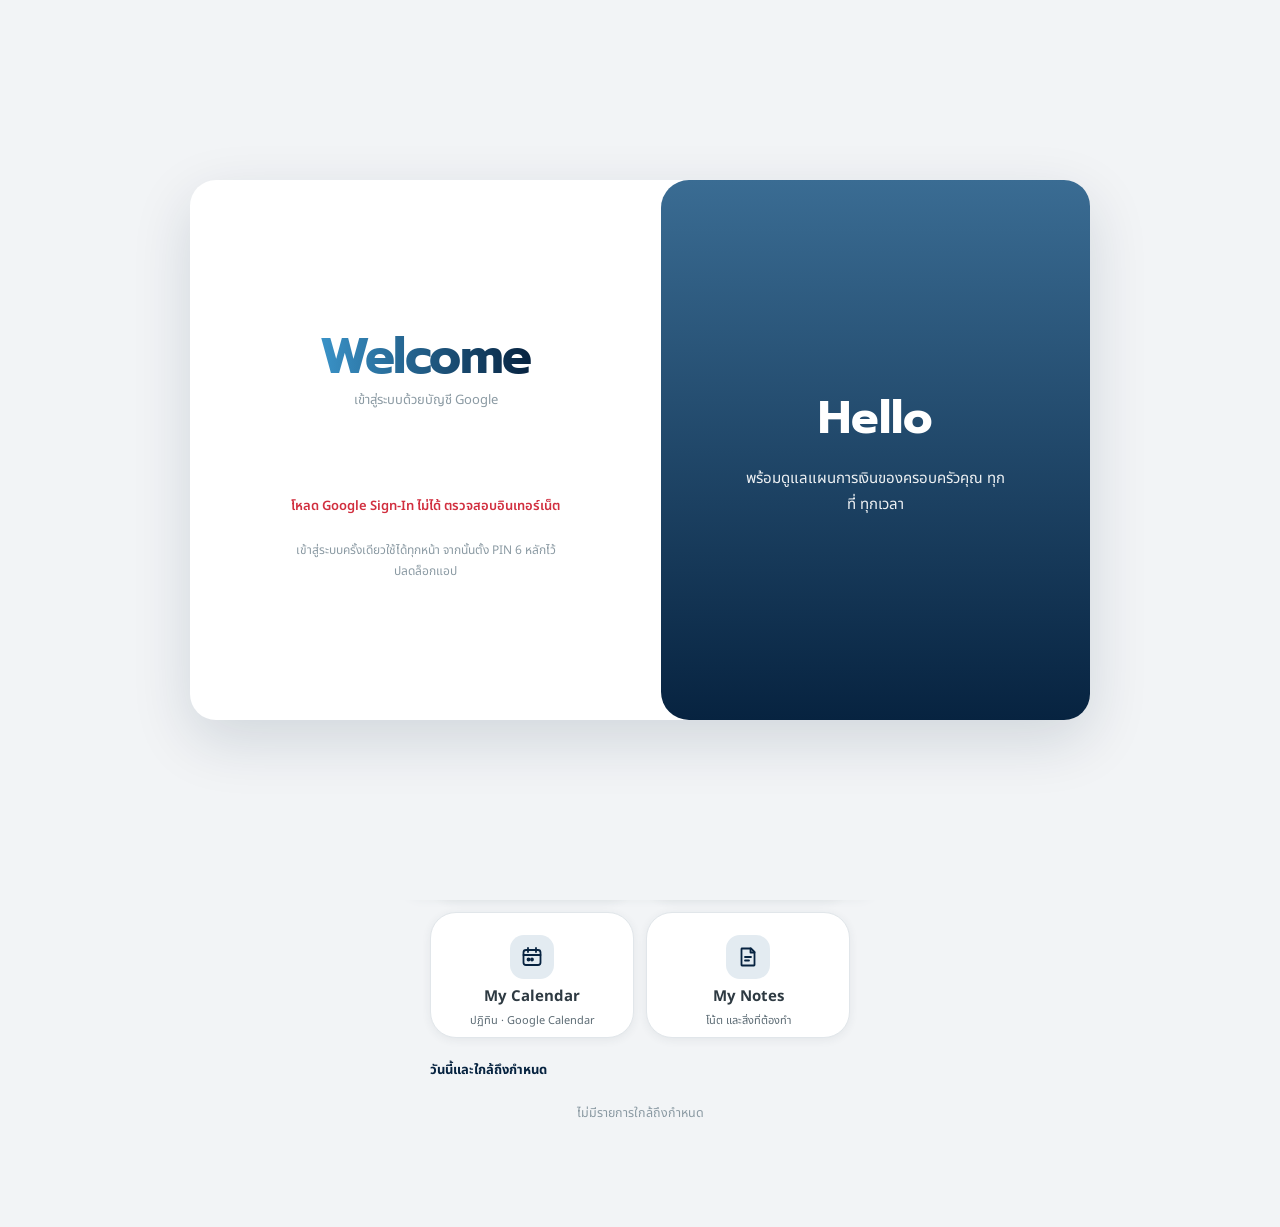
==== commit f01ea82a: "Add files via upload" ====
--- a/index.html
+++ b/index.html
@@ -3,418 +3,532 @@
 <head>
 <meta charset="UTF-8">
 <meta name="viewport" content="width=device-width, initial-scale=1, viewport-fit=cover">
-<title>My Notes — My Family Funds</title>
+<title>My Family Funds — เมนูหลัก</title>
 <meta name="theme-color" content="#072340">
+<link rel="manifest" href="manifest.json">
+<link rel="apple-touch-icon" href="portfolio/icon-192.png">
+<link rel="icon" href="portfolio/icon-192.png">
 <link rel="preconnect" href="https://fonts.googleapis.com">
-<link href="https://fonts.googleapis.com/css2?family=Prompt:wght@500;600;700&family=Noto+Sans+Thai:wght@400;500;600;700&family=Noto+Serif+Thai:wght@400;600&display=swap" rel="stylesheet">
-<link rel="stylesheet" href="../shell.css">
-<script src="../data-safety.js"></script>
-<script src="https://accounts.google.com/gsi/client" async defer></script>
+<link href="https://fonts.googleapis.com/css2?family=Prompt:wght@500;600;700&family=Noto+Sans+Thai:wght@400;500;600;700&display=swap" rel="stylesheet">
+<link rel="stylesheet" href="shell.css">
+
+<script src="themes.js"></script>
 <style>
-.nt-bar{padding:12px 16px 0;display:flex;gap:8px}
-/* compact v31 */
-.nt-bar{padding:8px 14px 0}.nt-bar input{height:40px;border-radius:12px}
-.nt-sec{margin:8px 14px 4px}.nt-grid{padding:0 14px;column-gap:8px}
-.nt-card{margin-bottom:8px;padding:9px 11px;border-radius:14px}
-.nt-card h4{margin-bottom:2px;font-size:13px}.nt-meta{margin-top:5px}
-
-.nt-bar input{flex:1;min-width:0;height:44px;border-radius:14px;border:1px solid var(--line);background:var(--surface);color:var(--ink);padding:0 14px;font-size:16px;font-family:inherit}
-.nt-chips{display:flex;gap:8px;overflow-x:auto;padding:10px 16px 4px;scrollbar-width:none}
-.nt-chip{flex:none;height:36px;padding:0 14px;border-radius:999px;border:1px solid var(--line);background:var(--surface);color:var(--ink-soft);font:600 12.5px inherit;cursor:pointer}
-.nt-chip.on{background:var(--primary);color:#fff;border-color:var(--primary)}
-.nt-sec{margin:12px 16px 6px;font-size:11.5px;font-weight:700;color:var(--ink-soft);letter-spacing:.4px}
-.nt-grid{columns:2;column-gap:10px;padding:0 16px}
-.nt-card{break-inside:avoid;margin-bottom:10px;border-radius:16px;padding:12px 13px;background:#fff;border:1px solid rgba(0,0,0,.08);color:#2E3A42;cursor:pointer;width:100%;text-align:left;font:inherit;display:block;box-sizing:border-box}
-.nt-card h4{margin:0 0 4px;font-size:13.5px;line-height:1.35;color:#1E2A33}
-.nt-card p{margin:0;font-size:12px;line-height:1.5;color:#3E4B54;white-space:pre-wrap;word-break:break-word;display:-webkit-box;-webkit-line-clamp:6;-webkit-box-orient:vertical;overflow:hidden}
-.nt-li{display:flex;gap:6px;font-size:12px;line-height:1.5;color:#3E4B54;padding:1px 0}
-.nt-li.done{text-decoration:line-through;opacity:.55}
-.nt-meta{display:flex;gap:6px;flex-wrap:wrap;margin-top:8px}
-.nt-tag{font-size:10.5px;font-weight:700;padding:3px 8px;border-radius:999px;background:rgba(7,35,64,.09);color:#072340}
-.nt-tag.late{background:#F6D9D2;color:#8C2F1B}
-.nt-empty{text-align:center;color:var(--ink-faint);padding:48px 24px;font-size:13px;line-height:1.7}
-.nt-fab{position:fixed;right:18px;bottom:calc(22px + var(--safe-b));width:56px;height:56px;border-radius:50%;border:0;background:var(--primary);color:#fff;font-size:30px;line-height:1;box-shadow:0 6px 18px rgba(0,0,0,.28);cursor:pointer;z-index:50}
-.nt-modal{position:fixed;inset:0;z-index:80;background:rgba(10,20,30,.5);display:none;align-items:flex-end;justify-content:center}
-.nt-modal.on{display:flex}
-.nt-sheet{width:100%;max-width:480px;max-height:92vh;overflow:auto;background:var(--bg);color:var(--ink);border-radius:22px 22px 0 0;padding:16px 16px calc(16px + var(--safe-b))}
-.nt-sheet input[type=text],.nt-sheet textarea,.nt-sheet input[type=date]{width:100%;box-sizing:border-box;border:1px solid var(--line);background:var(--surface);color:var(--ink);border-radius:12px;padding:11px 12px;font-size:16px;font-family:inherit;margin-bottom:8px}
-.nt-sheet textarea{min-height:140px;resize:vertical}
-.nt-row{display:flex;gap:8px;align-items:center;margin:8px 0;flex-wrap:wrap}
-.nt-row label{font-size:12.5px;color:var(--ink-soft);font-weight:600}
-.nt-sw{width:34px;height:34px;border-radius:50%;border:2px solid transparent;cursor:pointer;padding:0}
-.nt-sw.on{border-color:var(--primary)}
-.nt-btn{height:44px;padding:0 16px;border-radius:12px;border:1px solid var(--line);background:var(--surface);color:var(--ink);font:700 13px inherit;cursor:pointer}
-.nt-btn.p{background:var(--primary);color:#fff;border-color:var(--primary)}
-.nt-btn.d{color:#B5422B}
-.nt-ci{display:flex;gap:8px;align-items:center;margin-bottom:6px}
-.nt-ci input[type=checkbox]{width:22px;height:22px;flex:none}
-.nt-ci input[type=text]{margin:0;flex:1}
-.nt-toast{position:fixed;left:50%;bottom:90px;transform:translateX(-50%);background:#14211D;color:#fff;padding:10px 16px;border-radius:999px;font-size:12.5px;z-index:120;opacity:0;transition:opacity .2s;max-width:88vw;text-align:center;pointer-events:none}
-.nt-at{display:flex;align-items:center;gap:10px;margin:6px 0;padding:6px;border-radius:12px;background:rgba(0,0,0,.05)}
-.nt-at img{width:56px;height:56px;object-fit:cover;border-radius:10px;flex:none;background:#ddd;cursor:pointer}
-.nt-at .ic{width:56px;height:56px;border-radius:10px;background:#fff;display:grid;place-items:center;font-size:24px;flex:none;cursor:pointer}
-.nt-at span.n{flex:1;min-width:0;font-size:12.5px;word-break:break-all;cursor:pointer}.nt-at small{display:block;color:var(--ink-soft);font-size:11px}
-.nt-at button{width:40px;height:40px;border:0;background:none;font-size:20px;color:#B5422B}
-.nt-reader{position:fixed;inset:0;z-index:70;background:#FAF6EC;color:#3B2F22;display:none;flex-direction:column}
-.nt-reader.on{display:flex}
-.nt-rtop{display:flex;align-items:center;justify-content:space-between;gap:8px;padding:calc(10px + env(safe-area-inset-top,0px)) 12px 10px}
-.nt-rtop button{height:42px;min-width:42px;padding:0 14px;border-radius:999px;border:1px solid rgba(59,47,34,.18);background:rgba(255,255,255,.55);color:#3B2F22;font:700 13px inherit;font-family:inherit;cursor:pointer}
-.nt-rpage{flex:1;overflow:auto;-webkit-overflow-scrolling:touch;padding:8px 26px 40px}
-.nt-rinner{max-width:620px;margin:0 auto}
-.nt-rtitle{font-family:'Noto Serif Thai','Prompt',serif;font-size:25px;line-height:1.4;font-weight:600;margin:6px 0 0;word-break:break-word}
-.nt-rtags{display:flex;gap:6px;flex-wrap:wrap;margin-top:12px}
-.nt-rrule{width:44px;height:2px;background:rgba(59,47,34,.28);border:0;margin:18px 0}
-.nt-rbody{font-family:'Noto Serif Thai','Noto Sans Thai',serif;font-size:17px;line-height:2;white-space:pre-wrap;word-break:break-word;margin:0}
-.nt-rli{display:flex;gap:12px;align-items:flex-start;padding:9px 0;font-size:17px;line-height:1.6;border-bottom:1px dashed rgba(59,47,34,.14);cursor:pointer;word-break:break-word}
-.nt-rli input{width:22px;height:22px;flex:none;margin-top:3px;accent-color:#072340}
-.nt-rli.done span{text-decoration:line-through;opacity:.5}
-.nt-rimg{display:block;width:100%;border-radius:12px;margin:14px 0 0;cursor:pointer;background:rgba(0,0,0,.06)}
-.nt-rfile{display:flex;align-items:center;gap:10px;margin-top:10px;padding:10px 12px;border-radius:12px;background:rgba(255,255,255,.55);font-size:13.5px;cursor:pointer;word-break:break-all}
-.nt-rfoot{margin-top:26px;font-size:11.5px;color:#8A7458}
-.nt-th{width:100%;max-height:130px;object-fit:cover;border-radius:10px;margin-bottom:6px;display:block}
+/* ===== หน้าแรกแบบใหม่ (เลื่อนได้) ===== */
+.mff-home .mff-app{height:auto;min-height:100svh;display:block}
+.mff-home .mff-hero-wrap{padding-bottom:48px}
+.mff-home .mff-grid{display:grid;grid-template-columns:repeat(2,minmax(0,1fr));grid-template-rows:none;grid-auto-rows:auto;margin-top:0;padding-bottom:4px;gap:12px}
+.mff-home .mff-card{min-height:118px}
+.hm-sum{margin:-30px 16px 0;position:relative;z-index:3}
+.hm-card{padding:16px 16px 14px;border-radius:22px;background:linear-gradient(135deg,var(--primary),var(--primary-light));color:#fff;box-shadow:var(--shadow-hero)}
+.hm-head{display:flex;justify-content:space-between;align-items:center;font-size:12.5px;opacity:.92}
+.hm-eye{width:44px;height:44px;margin:-10px -10px -10px 0;border:0;background:none;color:#fff;cursor:pointer;display:flex;align-items:center;justify-content:center}
+.hm-big{font:700 32px 'Prompt','Noto Sans Thai',sans-serif;margin:0 0 10px}
+.hm-row{display:grid;grid-template-columns:repeat(3,1fr);gap:8px}
+.hm-row>div{background:rgba(255,255,255,.15);border-radius:14px;padding:9px 10px;min-width:0}
+.hm-row small{display:block;font-size:10.5px;opacity:.88}
+.hm-row b{font-size:14.5px;display:block;white-space:nowrap;overflow:hidden;text-overflow:ellipsis}
+.hm-row>div{display:flex;flex-direction:column;justify-content:space-between;gap:3px;min-height:58px}
+.hm-row small{font-size:10.5px;line-height:1.25}
+.hm-row b{white-space:nowrap;overflow:visible;font-size:clamp(11px,3.7vw,14.5px)}
+.hm-row b.sm{font-size:clamp(9.5px,3.1vw,12.5px)}
+.hm-hide .hm-money{filter:blur(9px);user-select:none}
+.hm-act{display:flex;gap:8px;margin-top:10px}
+.hm-btn{flex:1;min-height:46px;border-radius:15px;background:var(--surface);color:var(--primary);display:flex;align-items:center;justify-content:center;text-align:center;font:700 12.5px 'Noto Sans Thai',sans-serif;text-decoration:none;box-shadow:var(--shadow-card);padding:0 6px}
+.hm-btn.gold{flex:1.4;background:var(--gold);color:#072340}
+.hm-h{margin:18px 20px 8px;font-size:13px;font-weight:700;color:var(--primary)}
+.hm-up{margin:0 16px 20px;display:flex;flex-direction:column;gap:8px}
+.hm-it{display:flex;justify-content:space-between;gap:10px;align-items:center;min-height:52px;padding:10px 14px;border-radius:16px;background:var(--surface);color:var(--ink);text-decoration:none;box-shadow:var(--shadow-card)}
+.hm-it b{font-size:13px;display:block}
+.hm-it small{font-size:11px;color:var(--ink-soft)}
+.hm-it em{font-style:normal;font-size:11.5px;font-weight:700;color:var(--primary-light);white-space:nowrap}
+.hm-it em.late{color:#B5422B}
+.hm-none{padding:16px;text-align:center;font-size:12.5px;color:var(--ink-faint)}
 </style>
 </head>
-<body>
+<body class="mff-home">
+
 <div class="mff-app">
-  <div class="mff-hero-wrap" style="padding-bottom:20px;border-radius:0 0 28px 28px">
+
+  <div class="mff-hero-wrap">
     <div class="mff-topbar">
-      <a class="back" href="../index.html"><svg viewBox="0 0 24 24" fill="none" stroke="currentColor" stroke-width="2.2"><path d="M15 5 8 12l7 7"/></svg>หน้าแรก</a>
-      <button type="button" id="menuBtn" aria-label="เมนู" style="background:none;border:0;color:var(--primary);font-size:26px;font-weight:700;width:44px;height:44px;cursor:pointer">⋯</button>
+      <span></span>
+      <div class="dots" aria-hidden="true">
+        <svg viewBox="0 0 24 24" fill="none" stroke="currentColor" stroke-width="2"><circle cx="5" cy="12" r="1.4"/><circle cx="12" cy="12" r="1.4"/><circle cx="19" cy="12" r="1.4"/></svg>
+      </div>
     </div>
-    <div class="mff-hero" style="padding-top:0">
-      <p class="eyebrow" style="margin-bottom:2px">My Notes</p>
-      <h1 style="font-size:19px;white-space:nowrap">โน้ตและสิ่งที่ต้องทำ</h1>
+
+    <div class="mff-hero">
+      <p class="eyebrow" id="mffGreetLine">สวัสดี 👋</p>
+      <h1>เลือกเมนูที่ต้องการ<br>ใช้งานได้เลย</h1>
     </div>
+
+    <svg class="wave" viewBox="0 0 460 60" preserveAspectRatio="none" xmlns="http://www.w3.org/2000/svg">
+      <path d="M0,30 C 80,55 160,10 240,28 C 320,46 400,15 460,32 L460,60 L0,60 Z" fill="#ffffff" opacity="0.07"/>
+      <path d="M0,40 C 90,60 170,25 250,38 C 330,50 400,22 460,40 L460,60 L0,60 Z" fill="#ffffff" opacity="0.1"/>
+    </svg>
   </div>
-  <div class="nt-bar"><input id="q" type="search" placeholder="ค้นหาโน้ต" aria-label="ค้นหาโน้ต"></div>
-  <div class="nt-chips" id="chips"></div>
-  <div id="list"></div>
+
+
+
+    <section class="hm-sum" aria-label="สรุปวันนี้">
+    <div class="hm-card">
+      <div class="hm-head"><span>ยอดเงินคงเหลือเดือนนี้</span><button type="button" id="hmEye" aria-label="ซ่อนหรือแสดงตัวเลข" class="hm-eye"><svg viewBox="0 0 24 24" width="20" height="20" fill="none" stroke="currentColor" stroke-width="1.9" stroke-linecap="round" stroke-linejoin="round" aria-hidden="true"><path d="M2 12s3.5-7 10-7 10 7 10 7-3.5 7-10 7S2 12 2 12z"/><circle cx="12" cy="12" r="3"/></svg></button></div>
+      <div class="hm-big hm-money" id="hmBal">—</div>
+      <div class="hm-row">
+        <div><small>รายจ่าย/วัน</small><b class="hm-money" id="hmToday">—</b></div>
+        <div><small>รายจ่าย/สัปดาห์</small><b class="hm-money" id="hmWeek">—</b></div>
+        <div><small>รายจ่าย/เดือน</small><b class="hm-money" id="hmExp">—</b></div>
+      </div>
+    </div>
+    <div class="hm-act">
+      <a class="hm-btn gold" href="money/daily.html">+ จดรายจ่าย</a>
+      <a class="hm-btn" href="notes/index.html?new=1">จดโน้ต</a>
+      <a class="hm-btn" href="calendar/index.html?todo=1">เพิ่ม To-do</a>
+    </div>
+  </section>
+  <h2 class="hm-h">การเงิน</h2>
+  <div class="mff-grid">
+    <a class="mff-card" href="money/index.html">
+      <span class="icon-wrap">
+        <svg viewBox="0 0 24 24" fill="none" stroke="currentColor" stroke-width="1.8" stroke-linecap="round" stroke-linejoin="round"><rect x="3" y="6" width="18" height="13" rx="2.5"/><path d="M3 10h18"/><circle cx="7" cy="14.2" r="1.1" fill="currentColor" stroke="none"/></svg>
+      </span>
+      <h3>My Money</h3>
+      <p>สรุปรายรับรายจ่าย</p>
+    </a>
+    <a class="mff-card" href="portfolio/index.html">
+      <span class="icon-wrap">
+        <svg viewBox="0 0 24 24" fill="none" stroke="currentColor" stroke-width="1.8" stroke-linecap="round" stroke-linejoin="round"><path d="M4 19V10"/><path d="M10 19V5"/><path d="M16 19v-8"/><path d="M4 19h16"/><path d="M13 6l4.5-2.5L21 6"/><path d="M17.5 3.5V7h3.5"/></svg>
+      </span>
+      <h3>My Portfolio</h3>
+      <p>พอร์ตกองทุนครอบครัว กราฟและแดชบอร์ด</p>
+    </a>
+    <a class="mff-card" href="my-plan/index.html">
+      <span class="icon-wrap">
+        <svg viewBox="0 0 24 24" fill="none" stroke="currentColor" stroke-width="1.8" stroke-linecap="round" stroke-linejoin="round"><rect x="5" y="4" width="14" height="17" rx="2.5"/><path d="M9 4.5h6M9 12.5l2 2 4-4.5M9 18h6"/></svg>
+      </span>
+      <h3>My Plan</h3>
+      <p>แผนภาษี ประกันสังคม บ้าน การลงทุน และเกษียณ</p>
+    </a>
+    <a class="mff-card" href="goals/index.html">
+      <span class="icon-wrap">
+        <svg viewBox="0 0 24 24" fill="none" stroke="currentColor" stroke-width="1.8" stroke-linecap="round" stroke-linejoin="round"><circle cx="12" cy="12" r="8.5"/><circle cx="12" cy="12" r="4.5"/><circle cx="12" cy="12" r="1" fill="currentColor"/></svg>
+      </span>
+      <h3>My Goals</h3>
+      <p>เป้าหมายและแผนประจำปี</p>
+    </a>
+  </div>
+  <h2 class="hm-h">ชีวิตและการจัดการ</h2>
+  <div class="mff-grid">
+    <a class="mff-card" href="profile/index.html">
+      <span class="avatar">
+        <svg viewBox="0 0 24 24" fill="none" stroke="currentColor" stroke-width="1.8"><circle cx="12" cy="8" r="4"/><path d="M4 20c0-4 3.6-6 8-6s8 2 8 6"/></svg>
+      </span>
+      <h3>My Profile</h3>
+      <p>ข้อมูลสมาชิกในครอบครัว รูปถ่ายและรายละเอียดส่วนตัว</p>
+    </a>
+    <a class="mff-card" href="bookshelf/index.html">
+      <span class="icon-wrap">
+        <svg viewBox="0 0 24 24" fill="none" stroke="currentColor" stroke-width="1.8" stroke-linecap="round" stroke-linejoin="round"><path d="M4 4.5C4 4 4.6 3.6 5.3 3.6H10a2 2 0 0 1 2 2V20a2 2 0 0 0-2-1.6H4z"/><path d="M20 4.5c0-.5-.6-.9-1.3-.9H14a2 2 0 0 0-2 2V20a2 2 0 0 1 2-1.6h6z"/></svg>
+      </span>
+      <h3>My Bookshelf</h3>
+      <p>คลังหนังสือครอบครัว ค้นหาและยืมอ่านได้</p>
+    </a>
+    <a class="mff-card" href="calendar/index.html">
+      <span class="icon-wrap">
+        <svg viewBox="0 0 24 24" fill="none" stroke="currentColor" stroke-width="1.8" stroke-linecap="round" stroke-linejoin="round"><rect x="3.5" y="5" width="17" height="15" rx="2.5"/><path d="M3.5 10h17M8 3v4M16 3v4"/><circle cx="8.5" cy="14.5" r="1" fill="currentColor"/><circle cx="12" cy="14.5" r="1" fill="currentColor"/></svg>
+      </span>
+      <h3>My Calendar</h3>
+      <p>ปฏิทิน · Google Calendar</p>
+    </a>
+    <a class="mff-card" href="notes/index.html">
+      <span class="icon-wrap">
+        <svg viewBox="0 0 24 24" fill="none" stroke="currentColor" stroke-width="1.8" stroke-linecap="round" stroke-linejoin="round"><path d="M6 3.5h9l3.5 3.5V20a.5.5 0 0 1-.5.5H6a.5.5 0 0 1-.5-.5V4a.5.5 0 0 1 .5-.5z"/><path d="M14.5 3.5V7.5h4M9 12h6M9 15.5h4"/></svg>
+      </span>
+      <h3>My Notes</h3>
+      <p>โน้ต และสิ่งที่ต้องทำ</p>
+    </a>
+  </div>
+  <h2 class="hm-h">วันนี้และใกล้ถึงกำหนด</h2>
+  <div class="hm-up" id="hmUp"></div>
 </div>
-<button class="nt-fab" id="fab" type="button" aria-label="เพิ่มโน้ต">+</button>
-
-<div class="nt-reader" id="reader">
-  <div class="nt-rtop"><button type="button" id="rBack">← กลับ</button><button type="button" id="rEdit">✎ แก้ไข</button></div>
-  <div class="nt-rpage" id="rPage"></div>
+
 </div>
-<div class="nt-modal" id="modal"><div class="nt-sheet" id="sheet"></div></div>
-<div class="nt-modal" id="menuModal"><div class="nt-sheet">
-  <div class="nt-row"><button class="nt-btn" id="mImport" type="button">นำเข้าจาก Google Keep (ไฟล์ .json)</button></div>
-  <div class="nt-row"><button class="nt-btn" id="mArch" type="button"></button></div>
-  <div class="nt-row"><button class="nt-btn" id="mClose" type="button">ปิด</button></div>
-  <p style="font-size:11.5px;color:var(--ink-soft);line-height:1.6;margin:8px 0 0">วิธีนำเข้า: ไปที่ takeout.google.com เลือกเฉพาะ Keep แล้วดาวน์โหลด แตกไฟล์ จะได้ไฟล์ .json ของแต่ละโน้ต เลือกได้หลายไฟล์พร้อมกัน</p>
-</div></div>
-<input type="file" id="file" accept=".json,application/json" multiple hidden>
-<div class="nt-toast" id="toast"></div>
-
-<script src="../themes.js"></script>
+
+<nav class="mff-bottomnav">
+  <a class="mff-navbtn active" href="index.html">
+    <svg viewBox="0 0 24 24" fill="none" stroke="currentColor" stroke-width="1.9"><path d="M4 11.5 12 4l8 7.5"/><path d="M6 10v9a1 1 0 0 0 1 1h3v-6h4v6h3a1 1 0 0 0 1-1v-9"/></svg>
+    หน้าแรก
+  </a>
+  <button type="button" class="mff-navbtn" id="navSearchBtn">
+    <svg viewBox="0 0 24 24" fill="none" stroke="currentColor" stroke-width="1.9"><circle cx="11" cy="11" r="7"/><path d="m21 21-4.3-4.3"/></svg>
+    ค้นหา
+  </button>
+  <button type="button" class="mff-navbtn" id="navNotifBtn">
+    <svg viewBox="0 0 24 24" fill="none" stroke="currentColor" stroke-width="1.9"><path d="M18 8a6 6 0 0 0-12 0c0 5-2 6-2 6h16s-2-1-2-6"/><path d="M9.5 20a2.5 2.5 0 0 0 5 0"/></svg>
+    <span id="notifBadge" class="mff-badge-dot" hidden></span>
+    แจ้งเตือน
+  </button>
+  <a class="mff-navbtn" href="settings/index.html">
+    <svg viewBox="0 0 24 24" fill="none" stroke="currentColor" stroke-width="1.9"><circle cx="12" cy="12" r="3"/><path d="M19.4 15a1.7 1.7 0 0 0 .3 1.9l.1.1a2 2 0 1 1-2.8 2.8l-.1-.1a1.7 1.7 0 0 0-1.9-.3 1.7 1.7 0 0 0-1 1.5V21a2 2 0 1 1-4 0v-.1a1.7 1.7 0 0 0-1-1.6 1.7 1.7 0 0 0-1.9.3l-.1.1a2 2 0 1 1-2.8-2.8l.1-.1a1.7 1.7 0 0 0 .3-1.9 1.7 1.7 0 0 0-1.5-1H3a2 2 0 1 1 0-4h.1a1.7 1.7 0 0 0 1.6-1 1.7 1.7 0 0 0-.3-1.9l-.1-.1a2 2 0 1 1 2.8-2.8l.1.1a1.7 1.7 0 0 0 1.9.3H9a1.7 1.7 0 0 0 1-1.5V3a2 2 0 1 1 4 0v.1a1.7 1.7 0 0 0 1 1.5 1.7 1.7 0 0 0 1.9-.3l.1-.1a2 2 0 1 1 2.8 2.8l-.1.1a1.7 1.7 0 0 0-.3 1.9V9a1.7 1.7 0 0 0 1.5 1H21a2 2 0 1 1 0 4h-.1a1.7 1.7 0 0 0-1.5 1z"/></svg>
+    Setting
+  </a>
+</nav>
+
+<script src="reminders.js"></script>
+<script src="config.js"></script>
+<script src="admin-login.js"></script>
+<script src="settings-store.js"></script>
+<script src="data-safety.js"></script>
 <script>
 (function(){
-'use strict';
-var CK='mff_notes_cache_v1', DIRTY='mff_sync_dirty_v1_notes', TK='mff_cal_token';
-var COLORS={default:'#FFFFFF',yellow:'#FFF3C4',green:'#DDF1DE',blue:'#D9E9F8',pink:'#F9DDE5',purple:'#E6DFF6'};
-var CNAME={default:'ขาว',yellow:'เหลือง',green:'เขียว',blue:'ฟ้า',pink:'ชมพู',purple:'ม่วง'};
-var notes=[], filter='all', showArch=false, editing=null, rd=null;
-var $=function(i){return document.getElementById(i)};
-function esc(s){return String(s==null?'':s).replace(/[&<>'"]/g,function(c){return{'&':'&amp;','<':'&lt;','>':'&gt;',"'":'&#39;','"':'&quot;'}[c]})}
-function uid(){return 'n_'+Date.now().toString(36)+'_'+Math.random().toString(36).slice(2,8)}
-function now(){return new Date().toISOString()}
-function today(){var d=new Date();return d.getFullYear()+'-'+String(d.getMonth()+1).padStart(2,'0')+'-'+String(d.getDate()).padStart(2,'0')}
-function toast(m){var t=$('toast');t.textContent=m;t.style.opacity='1';clearTimeout(toast._t);toast._t=setTimeout(function(){t.style.opacity='0'},2600)}
-function load(){try{var a=JSON.parse(localStorage.getItem(CK)||'[]');notes=Array.isArray(a)?a:[]}catch(e){notes=[]}notes.forEach(norm)}
-function norm(n){n.items=Array.isArray(n.items)?n.items:[];n.kind=n.kind==='check'?'check':'note';n.color=COLORS[n.color]?n.color:'default';n.pinned=n.pinned?1:0;n.archived=n.archived?1:0;n.due=n.due||'';if(n.dueTime){n.dueTime=String(n.dueTime)}else{delete n.dueTime}n.calId=n.calId||'';n.title=n.title||'';n.body=n.body||''}
-/* ---------- ไฟล์แนบ: meta ใน localStorage, ตัวไฟล์ใน IndexedDB (เก็บในเครื่องนี้ ไม่ขึ้น Sheets) ---------- */
-var ATK='mff_note_att_v1', AM={}, _db=null, MAXF=10*1024*1024;
-function attMap(){try{return JSON.parse(localStorage.getItem(ATK)||'{}')||{}}catch(e){return{}}}
-function attSet(m){try{localStorage.setItem(ATK,JSON.stringify(m))}catch(e){toast('เก็บรายการไฟล์แนบไม่สำเร็จ')}}
-function idb(){return _db||(_db=new Promise(function(res,rej){var r=indexedDB.open('mff_notes_att',1);r.onupgradeneeded=function(){r.result.createObjectStore('f')};r.onsuccess=function(){res(r.result)};r.onerror=function(){rej(r.error)}}))}
-function bop(mode,fn){return idb().then(function(d){return new Promise(function(res,rej){var t=d.transaction('f',mode),rq=fn(t.objectStore('f'));t.oncomplete=function(){res(rq&&rq.result)};t.onerror=function(){rej(t.error)}})})}
-function bput(id,b){return bop('readwrite',function(o){return o.put(b,id)})}
-function bget(id){return bop('readonly',function(o){return o.get(id)})}
-function bdel(id){return bop('readwrite',function(o){return o.delete(id)}).catch(function(){})}
-function szt(n){return n>1048576?(n/1048576).toFixed(1)+' MB':Math.max(1,Math.round(n/1024))+' KB'}
-function compress(f){return new Promise(function(res){
-  if(!/^image\/(jpeg|png|webp|heic|heif)/.test(f.type)){res(f);return}
-  var u=URL.createObjectURL(f),im=new Image();
-  im.onload=function(){try{var k=Math.min(1,1280/Math.max(im.width,im.height)),c=document.createElement('canvas');c.width=Math.round(im.width*k);c.height=Math.round(im.height*k);c.getContext('2d').drawImage(im,0,0,c.width,c.height);URL.revokeObjectURL(u);c.toBlob(function(b){res(b&&b.size<f.size?b:f)},'image/jpeg',.78)}catch(e){res(f)}};
-  im.onerror=function(){URL.revokeObjectURL(u);res(f)};im.src=u})}
-function hydrate(root){Array.prototype.forEach.call(root.querySelectorAll('[data-aimg]'),function(im){bget(im.getAttribute('data-aimg')).then(function(b){if(b)im.src=URL.createObjectURL(b)}).catch(function(){})})}
-function openAtt(id){var a=(editing&&editing._att||AM[rd]||[]).filter(function(x){return x.id===id})[0];if(!a)return;bget(id).then(function(b){if(!b){toast('ไม่พบไฟล์ในเครื่องนี้');return}var u=URL.createObjectURL(b);if(a.k==='img'){window.open(u,'_blank')}else{var l=document.createElement('a');l.href=u;l.download=a.name;document.body.appendChild(l);l.click();l.remove()}})}
-async function addFiles(files,kind){
-  var e=editing;if(!e)return;pull();
-  for(var i=0;i<files.length;i++){var f=files[i];
-    if(f.size>MAXF*3){toast(f.name+' ใหญ่เกินไป (สูงสุด 10 MB)');continue}
-    var b=kind==='img'?await compress(f):f;
-    if(b.size>MAXF){toast(f.name+' ใหญ่เกิน 10 MB');continue}
-    var id='a_'+Date.now().toString(36)+Math.random().toString(36).slice(2,6);
-    try{await bput(id,b)}catch(err){toast('เก็บไฟล์ไม่สำเร็จ');continue}
-    e._att.push({id:id,name:f.name||'ไฟล์',k:(b.type||'').indexOf('image/')===0?'img':'file',size:b.size});e._added.push(id)}
-  paintEditor()}
-function save(){try{localStorage.setItem(CK,JSON.stringify(notes));localStorage.setItem(DIRTY,'1')}catch(e){toast('บันทึกในเครื่องไม่สำเร็จ')}}
-
-/* ---------- list ---------- */
-function visible(){
-  var q=$('q').value.trim().toLowerCase(), t=today();
-  return notes.filter(function(n){
-    if(!!n.archived!==showArch) return false;
-    if(filter==='check'&&n.kind!=='check') return false;
-    if(filter==='pin'&&!n.pinned) return false;
-    if(filter==='due'&&!n.due) return false;
-    if(q){var hay=(n.title+' '+n.body+' '+n.items.map(function(i){return i.t}).join(' ')).toLowerCase();if(hay.indexOf(q)<0) return false}
-    return true;
-  }).sort(function(a,b){
-    if(a.pinned!==b.pinned) return b.pinned-a.pinned;
-    if(filter==='due') return (a.due||'9').localeCompare(b.due||'9');
-    return (b.updatedAt||'').localeCompare(a.updatedAt||'');
+  var h=new Date().getHours();
+  var g=h<11?'อรุณสวัสดิ์ ☀️':h<17?'สวัสดีตอนบ่าย 👋':'สวัสดีตอนเย็น 🌙';
+  var el=document.getElementById('mffGreetLine');
+  if(el) el.textContent=g;
+})();
+if('serviceWorker' in navigator){
+  window.addEventListener('load', function(){
+    navigator.serviceWorker.register('sw.js').catch(function(){});
   });
 }
-function cardHtml(n){
-  var body='';
-  if(n.kind==='check'){
-    var open=n.items.filter(function(i){return !i.d}), done=n.items.filter(function(i){return i.d});
-    body=open.slice(0,6).map(function(i){return '<div class="nt-li"><span>☐</span><span>'+esc(i.t)+'</span></div>'}).join('')
-      +done.slice(0,2).map(function(i){return '<div class="nt-li done"><span>☑</span><span>'+esc(i.t)+'</span></div>'}).join('');
-    if(n.items.length>8) body+='<div class="nt-li">…อีก '+(n.items.length-8)+' รายการ</div>';
-  } else if(n.body){ body='<p>'+esc(n.body)+'</p>'; }
-  var meta='';
-  if(n.due){var late=n.due<today();meta+='<span class="nt-tag'+(late?' late':'')+'">'+(late?'เลยกำหนด ':'')+fmt(n.due)+(n.dueTime?' · '+esc(n.dueTime)+' น.':'')+'</span>'}
-  if(n.calId) meta+='<span class="nt-tag">ใน Calendar</span>';
-  if(n.pinned) meta+='<span class="nt-tag">ปักหมุด</span>';
-  var at=AM[n.id]||[], im0=at.filter(function(a){return a.k==='img'})[0];
-  if(at.length) meta+='<span class="nt-tag">📎 '+at.length+'</span>';
-  return '<button type="button" class="nt-card" data-id="'+esc(n.id)+'" style="background:'+COLORS[n.color]+'">'
-    +(im0?'<img class="nt-th" data-aimg="'+esc(im0.id)+'" alt="">':'')+(n.title?'<h4>'+esc(n.title)+'</h4>':'')+body+(meta?'<div class="nt-meta">'+meta+'</div>':'')+'</button>';
-}
-function fmt(d){var p=String(d).split('-');if(p.length<3) return d;var m=['ม.ค.','ก.พ.','มี.ค.','เม.ย.','พ.ค.','มิ.ย.','ก.ค.','ส.ค.','ก.ย.','ต.ค.','พ.ย.','ธ.ค.'];return (+p[2])+' '+m[+p[1]-1]}
-function render(){
-  AM=attMap();
-  var chips=[['all','ทั้งหมด'],['check','เช็กลิสต์'],['pin','ปักหมุด'],['due','มีกำหนด']];
-  $('chips').innerHTML=chips.map(function(c){return '<button type="button" class="nt-chip'+(filter===c[0]?' on':'')+'" data-f="'+c[0]+'">'+c[1]+'</button>'}).join('');
-  var v=visible(), root=$('list');
-  if(!v.length){root.innerHTML='<div class="nt-empty">'+(showArch?'ยังไม่มีโน้ตที่เก็บถาวร':'ยังไม่มีโน้ต<br>กดปุ่ม + เพื่อเริ่มจดโน้ตหรือสร้างรายการที่ต้องทำ')+'</div>';return}
-  var pin=v.filter(function(n){return n.pinned}), rest=v.filter(function(n){return !n.pinned}), h='';
-  if(pin.length&&rest.length){h+='<div class="nt-sec">ปักหมุด</div><div class="nt-grid">'+pin.map(cardHtml).join('')+'</div><div class="nt-sec">อื่น ๆ</div><div class="nt-grid">'+rest.map(cardHtml).join('')+'</div>'}
-  else h+='<div class="nt-grid" style="margin-top:10px">'+v.map(cardHtml).join('')+'</div>';
-  root.innerHTML=h;hydrate(root)+'<div style="height:90px"></div>';
-}
-
-/* ---------- reader (หน้าอ่านโน้ต) ---------- */
-function thFull(iso){var d=new Date(iso);if(isNaN(d))return '';return d.toLocaleDateString('th-TH',{day:'numeric',month:'long',year:'numeric'})}
-function openReader(id){
-  var n=notes.filter(function(x){return x.id===id})[0]; if(!n){closeReader();return}
-  rd=id; AM=attMap();
-  var at=AM[id]||[], h='<div class="nt-rinner">';
-  if(n.title) h+='<h2 class="nt-rtitle">'+esc(n.title)+'</h2>';
-  var tg='';
-  if(n.due){var late=n.due<today();tg+='<span class="nt-tag'+(late?' late':'')+'">'+(late?'เลยกำหนด ':'')+fmt(n.due)+(n.dueTime?' · '+esc(n.dueTime)+' น.':'')+'</span>'}
-  if(n.calId) tg+='<span class="nt-tag">ใน Calendar</span>';
-  if(n.pinned) tg+='<span class="nt-tag">ปักหมุด</span>';
-  if(tg) h+='<div class="nt-rtags">'+tg+'</div>';
-  var hasText=n.kind==='check'?n.items.length:!!n.body;
-  if((n.title||tg)&&hasText) h+='<hr class="nt-rrule">';
-  if(n.kind==='check'){
-    h+=n.items.map(function(i,ix){return '<label class="nt-rli'+(i.d?' done':'')+'"><input type="checkbox" data-rix="'+ix+'" '+(i.d?'checked':'')+'><span>'+esc(i.t)+'</span></label>'}).join('');
-  } else if(n.body){ h+='<p class="nt-rbody">'+esc(n.body)+'</p>'; }
-  at.filter(function(a){return a.k==='img'}).forEach(function(a){h+='<img class="nt-rimg" data-aimg="'+esc(a.id)+'" data-aopen="'+esc(a.id)+'" alt="'+esc(a.name)+'">'});
-  at.filter(function(a){return a.k!=='img'}).forEach(function(a){h+='<div class="nt-rfile" data-aopen="'+esc(a.id)+'"><span>📄</span><span>'+esc(a.name)+' <small>('+szt(a.size||0)+')</small></span></div>'});
-  if(n.updatedAt) h+='<div class="nt-rfoot">แก้ไขล่าสุด '+esc(thFull(n.updatedAt))+'</div>';
-  h+='</div>';
-  var rp=$('rPage'); rp.innerHTML=h; rp.scrollTop=0; hydrate(rp);
-  $('reader').style.background=n.color==='default'?'#FAF6EC':COLORS[n.color];
-  $('reader').classList.add('on');
-}
-function closeReader(){rd=null;$('reader').classList.remove('on');render()}
-$('rBack').onclick=closeReader;
-$('rEdit').onclick=function(){var id=rd;rd=null;$('reader').classList.remove('on');openEditor(id)};
-$('rPage').addEventListener('click',function(ev){
-  var a=ev.target.closest('[data-aopen]'); if(a){openAtt(a.getAttribute('data-aopen'));return}
-});
-$('rPage').addEventListener('change',function(ev){
-  var t=ev.target, ix=t.getAttribute&&t.getAttribute('data-rix'); if(ix===null||ix===undefined) return;
-  var n=notes.filter(function(x){return x.id===rd})[0]; if(!n||!n.items[+ix]) return;
-  n.items[+ix].d=t.checked?1:0; n.updatedAt=now(); save();
-  var row=t.closest('.nt-rli'); if(row) row.classList.toggle('done',t.checked);
-});
-
-/* ---------- editor ---------- */
-function openEditor(id){
-  var n=notes.filter(function(x){return x.id===id})[0];
-  editing=n?JSON.parse(JSON.stringify(n)):{id:uid(),title:'',body:'',kind:'note',items:[],color:'default',pinned:0,due:'',calId:'',archived:0,createdAt:now(),updatedAt:now(),_new:1};
-  editing._att=(attMap()[editing.id]||[]).slice();editing._added=[];editing._removed=[];
-  paintEditor(); $('modal').classList.add('on');
-}
-function paintEditor(){
-  var e=editing, h='';
-  h+='<input type="text" id="eTitle" placeholder="หัวข้อ" value="'+esc(e.title)+'" aria-label="หัวข้อ">';
-  if(e.kind==='check'){
-    h+='<div id="eItems">'+e.items.map(function(i,ix){return '<div class="nt-ci"><input type="checkbox" data-ix="'+ix+'" '+(i.d?'checked':'')+' aria-label="เสร็จแล้ว"><input type="text" data-tx="'+ix+'" value="'+esc(i.t)+'" aria-label="รายการ"><button type="button" class="nt-btn" data-rm="'+ix+'" aria-label="ลบรายการ" style="width:44px;padding:0">×</button></div>'}).join('')+'</div>'
-      +'<div class="nt-row"><button type="button" class="nt-btn" id="eAdd">+ เพิ่มรายการ</button><button type="button" class="nt-btn" id="eKind">เปลี่ยนเป็นโน้ตข้อความ</button></div>';
-  } else {
-    h+='<textarea id="eBody" placeholder="จดอะไรสักหน่อย…" aria-label="เนื้อหา">'+esc(e.body)+'</textarea>'
-      +'<div class="nt-row"><button type="button" class="nt-btn" id="eKind">เปลี่ยนเป็นเช็กลิสต์</button></div>';
-  }
-  h+='<div class="nt-row"><label>สี</label>'+Object.keys(COLORS).map(function(c){return '<button type="button" class="nt-sw'+(e.color===c?' on':'')+'" data-c="'+c+'" aria-label="สี'+CNAME[c]+'" style="background:'+COLORS[c]+';border-color:'+(e.color===c?'var(--primary)':'#cfd6db')+'"></button>'}).join('')+'</div>';
-  h+='<div class="nt-row"><label for="eDue">วันที่ต้องทำ</label><input type="date" id="eDue" value="'+esc(e.due)+'" style="width:auto;margin:0"></div>';
-  h+='<div class="nt-row"><label for="eTime">เวลา</label><input type="time" id="eTime" value="'+esc(e.dueTime||'')+'" style="width:auto;margin:0"><button type="button" class="nt-btn" id="eTimeClr">ล้าง</button></div>';
-  h+='<small style="display:block;color:var(--ink-soft);font-size:11px;margin:-4px 0 6px">ใส่เวลาแล้วจะปักลง Calendar เป็นนัดตามเวลา พร้อมแจ้งเตือนก่อน 10 นาทีและตอนถึงเวลา (ไม่ใส่ = กิจกรรมทั้งวัน)</small>';
-  h+='<div class="nt-row"><label><input type="checkbox" id="ePin" '+(e.pinned?'checked':'')+'> ปักหมุด</label><label><input type="checkbox" id="eCal" '+(e.calId?'checked':'')+'> ปักลง Google Calendar</label></div>';
-  h+='<div class="nt-row" style="margin-top:14px"><button type="button" class="nt-btn p" id="eSave" style="flex:1">บันทึก</button><button type="button" class="nt-btn" id="eArch">'+(e.archived?'นำกลับ':'เก็บถาวร')+'</button>'+(e._new?'':'<button type="button" class="nt-btn d" id="eDel">ลบ</button>')+'<button type="button" class="nt-btn" id="eCancel">ปิด</button></div>';
-  h+='<div class="nt-row" style="flex-wrap:wrap"><label>แนบ</label><button type="button" class="nt-btn" id="eImg">🖼 รูป</button><button type="button" class="nt-btn" id="eFile">📎 ไฟล์</button></div>'
-   +'<div id="eAtt">'+(e._att||[]).map(function(a){return '<div class="nt-at">'+(a.k==='img'?'<img data-aimg="'+esc(a.id)+'" data-aopen="'+esc(a.id)+'" alt="">':'<div class="ic" data-aopen="'+esc(a.id)+'">📄</div>')+'<span class="n" data-aopen="'+esc(a.id)+'">'+esc(a.name)+'<small>'+szt(a.size||0)+' · แตะเพื่อเปิด</small></span><button type="button" data-adel="'+esc(a.id)+'" aria-label="ลบไฟล์แนบ">×</button></div>'}).join('')+'</div>'
-   +'<small style="display:block;color:var(--ink-soft);font-size:11px;margin-top:4px">ไฟล์แนบเก็บในเครื่องนี้ (รูปถูกย่อให้อัตโนมัติ, ไฟล์ละไม่เกิน 10 MB) ยังไม่ขึ้น Google Sheets</small>'
-   +'<input type="file" id="fImg" accept="image/*" multiple hidden><input type="file" id="fAny" multiple hidden>';
-  $('sheet').innerHTML=h; hydrate($('sheet'));
-}
-function pull(){
-  var e=editing; if(!$('eTitle')) return;
-  e.title=$('eTitle').value.trim();
-  if(e.kind==='check'){
-    Array.prototype.forEach.call(document.querySelectorAll('[data-tx]'),function(el){var i=+el.getAttribute('data-tx'); if(e.items[i]) e.items[i].t=el.value});
-    Array.prototype.forEach.call(document.querySelectorAll('[data-ix]'),function(el){var i=+el.getAttribute('data-ix'); if(e.items[i]) e.items[i].d=el.checked?1:0});
-  } else if($('eBody')) e.body=$('eBody').value;
-  e.due=$('eDue').value; e.dueTime=($('eTime')&&$('eTime').value)||''; if(!e.dueTime) delete e.dueTime; e.pinned=$('ePin').checked?1:0;
-}
-$('sheet').addEventListener('click',function(ev){
-  var t=ev.target, e=editing; if(!e) return;
-  if(t.id==='eImg'){$('fImg').click();return}
-  if(t.id==='eFile'){$('fAny').click();return}
-  if(t.getAttribute('data-aopen')){openAtt(t.getAttribute('data-aopen'));return}
-  if(t.getAttribute('data-adel')){pull();var did=t.getAttribute('data-adel');e._att=e._att.filter(function(a){return a.id!==did});if(e._added.indexOf(did)>=0){e._added=e._added.filter(function(x){return x!==did});bdel(did)}else e._removed.push(did);paintEditor();return}
-  if(t.getAttribute('data-c')){pull();e.color=t.getAttribute('data-c');paintEditor();return}
-  if(t.getAttribute('data-rm')!==null&&t.hasAttribute('data-rm')){pull();e.items.splice(+t.getAttribute('data-rm'),1);paintEditor();return}
-  if(t.id==='eAdd'){pull();e.items.push({t:'',d:0});paintEditor();var tx=document.querySelectorAll('[data-tx]');if(tx.length)tx[tx.length-1].focus();return}
-  if(t.id==='eKind'){pull();
-    if(e.kind==='note'){e.items=e.body.split('\n').filter(function(l){return l.trim()}).map(function(l){return{t:l.trim(),d:0}});if(!e.items.length)e.items=[{t:'',d:0}];e.kind='check';e.body=''}
-    else{e.body=e.items.map(function(i){return i.t}).filter(Boolean).join('\n');e.items=[];e.kind='note'}
-    paintEditor();return}
-  if(t.id==='eTimeClr'){var tm=$('eTime');if(tm)tm.value='';return}
-  if(t.id==='eCancel'){closeEd();return}
-  if(t.id==='eArch'){pull();e.archived=e.archived?0:1;commit(true);return}
-  if(t.id==='eDel'){if(confirm('ลบโน้ตนี้?')){delNote(e)}return}
-  if(t.id==='eSave'){pull();commit(false)}
-});
-$('sheet').addEventListener('change',function(ev){var t=ev.target;if(t.id==='fImg'||t.id==='fAny'){var fl=Array.prototype.slice.call(t.files);t.value='';addFiles(fl,t.id==='fImg'?'img':'file')}});
-function closeEd(saved){var e=editing;if(e&&!saved&&e._added)e._added.forEach(bdel);$('modal').classList.remove('on');editing=null;
-  if(!saved&&e&&!e._new&&notes.some(function(x){return x.id===e.id})) openReader(e.id)}
-async function commit(closeAfter){
-  var e=editing; pull();
-  e.items=e.items.filter(function(i){return (i.t||'').trim()||false});
-  if(!e.title&&!e.body&&!e.items.length&&!(e._att&&e._att.length)){toast('โน้ตว่างเปล่า');return}
-  var wantCal=$('eCal')&&$('eCal').checked;
-  e.updatedAt=now(); delete e._new;
-  var calMsg='';
-  try{
-    if(wantCal&&!e.due){calMsg='เลือกวันที่ต้องทำก่อน จึงจะปักลง Calendar ได้'}
-    else if(wantCal){await calUpsert(e)}
-    else if(e.calId){await calDelete(e);e.calId=''}
-  }catch(err){calMsg='Calendar: '+(err&&err.message?err.message:'ไม่สำเร็จ')}
-  var am=attMap();if(e._att&&e._att.length)am[e.id]=e._att;else delete am[e.id];attSet(am);(e._removed||[]).forEach(bdel);delete e._att;delete e._added;delete e._removed;
-  var ix=notes.findIndex(function(x){return x.id===e.id});
-  if(ix>=0) notes[ix]=e; else notes.push(e);
-  save(); closeEd(1); render();
-  if(!closeAfter&&!e.archived) openReader(e.id); /* บันทึกเสร็จ → เปิดอ่านเป็นหน้าโน้ต */
-  toast(calMsg||'บันทึกแล้ว — ซิงก์ขึ้น Sheets ได้ที่ Setting');
-}
-function delNote(e){
-  var p=Promise.resolve();
-  if(e.calId) p=calDelete(e).catch(function(){});
-  p.then(function(){var am=attMap();(am[e.id]||[]).forEach(function(a){bdel(a.id)});delete am[e.id];attSet(am);(e._added||[]).forEach(bdel);notes=notes.filter(function(x){return x.id!==e.id});save();closeEd(1);render();toast('ลบแล้ว')});
-}
-
-/* ---------- Google Calendar (ใช้ token เดียวกับหน้า My Calendar) ---------- */
-var calTok=null;
-function savedTok(){try{var o=JSON.parse(sessionStorage.getItem(TK)||'null');if(o&&o.v&&o.exp>Date.now()+30000&&o.w)return o.v}catch(e){}return null}
-function getTok(){
-  return new Promise(function(res,rej){
-    var t=calTok&&calTok.exp>Date.now()+30000?calTok.v:savedTok(); if(t) return res(t);
-    var cid=localStorage.getItem('google_client_id');
-    if(!cid) return rej(new Error('ยังไม่ได้ตั้งค่า Client ID ในหน้า Setting'));
-    if(!window.google||!google.accounts||!google.accounts.oauth2) return rej(new Error('ยังโหลด Google ไม่เสร็จ ลองใหม่อีกครั้ง'));
-    google.accounts.oauth2.initTokenClient({client_id:cid,
-      scope:'https://www.googleapis.com/auth/calendar.readonly https://www.googleapis.com/auth/calendar.events',
-      callback:function(r){
-        if(r.error) return rej(new Error('เชื่อมต่อ Calendar ไม่สำเร็จ'));
-        if(!google.accounts.oauth2.hasGrantedAllScopes(r,'https://www.googleapis.com/auth/calendar.events')) return rej(new Error('ยังไม่ได้ติ๊กสิทธิ์ Calendar — ลองใหม่และอนุญาตทุกช่อง'));
-        calTok={v:r.access_token,exp:Date.now()+(r.expires_in||3600)*1000};
-        try{sessionStorage.setItem(TK,JSON.stringify({v:calTok.v,exp:calTok.exp,w:1}));localStorage.setItem('mff_calendar_connected_v2','1')}catch(e){}
-        res(calTok.v);
-      }}).requestAccessToken({prompt:localStorage.getItem('mff_calendar_connected_v2')?'':'consent'});
-  });
-}
-function addDay(d){var x=new Date(d+'T00:00:00');x.setDate(x.getDate()+1);return x.getFullYear()+'-'+String(x.getMonth()+1).padStart(2,'0')+'-'+String(x.getDate()).padStart(2,'0')}
-function pad2(x){return String(x).padStart(2,'0')}
-function localDT(d){return d.getFullYear()+'-'+pad2(d.getMonth()+1)+'-'+pad2(d.getDate())+'T'+pad2(d.getHours())+':'+pad2(d.getMinutes())+':00'}
-function evBody(n){
-  var desc=n.kind==='check'?n.items.map(function(i){return (i.d?'[x] ':'[ ] ')+i.t}).join('\n'):n.body;
-  var b={summary:'📝 '+(n.title||'โน้ต'),description:desc||'',extendedProperties:{private:{mffNoteId:n.id}}};
-  if(n.dueTime&&/^\d{1,2}:\d{2}$/.test(n.dueTime)){
-    var hm=n.dueTime.split(':'), sd=new Date(n.due+'T'+pad2(hm[0])+':'+hm[1]+':00'), ed=new Date(sd.getTime()+3600000);
-    var tz=(Intl.DateTimeFormat().resolvedOptions().timeZone)||'Asia/Bangkok';
-    b.start={dateTime:localDT(sd),timeZone:tz,date:null};
-    b.end={dateTime:localDT(ed),timeZone:tz,date:null};
-    b.reminders={useDefault:false,overrides:[{method:'popup',minutes:10},{method:'popup',minutes:0}]};
-  }else{
-    b.start={date:n.due,dateTime:null,timeZone:null};
-    b.end={date:addDay(n.due),dateTime:null,timeZone:null};
-    b.reminders={useDefault:true};
-  }
-  return b;
-}
-async function calApi(method,path,body){
-  var tok=await getTok();
-  var r=await fetch('https://www.googleapis.com/calendar/v3/calendars/primary/events'+path,{method:method,headers:{Authorization:'Bearer '+tok,'Content-Type':'application/json'},body:body?JSON.stringify(body):undefined});
-  if(r.status===401){calTok=null;try{sessionStorage.removeItem(TK)}catch(e){}throw new Error('สิทธิ์ Calendar หมดอายุ กดบันทึกอีกครั้ง')}
-  if(r.status===403) throw new Error('Calendar API ถูกปฏิเสธ — เช็กว่าเปิด Google Calendar API แล้ว');
-  if(r.status===404||r.status===410) return null;
-  if(!r.ok) throw new Error('Calendar '+r.status);
-  return r.status===204?{}:r.json();
-}
-async function calUpsert(n){
-  if(n.calId){var u=await calApi('PATCH','/'+encodeURIComponent(n.calId),evBody(n)); if(u) return; n.calId=''}
-  var c=await calApi('POST','',evBody(n)); if(c&&c.id) n.calId=c.id;
-}
-async function calDelete(n){ if(n.calId) await calApi('DELETE','/'+encodeURIComponent(n.calId)); }
-
-/* ---------- Google Keep import (Takeout .json) ---------- */
-var KC={YELLOW:'yellow',GREEN:'green',BLUE:'blue',CERULEAN:'blue',TEAL:'green',PINK:'pink',PURPLE:'purple',RED:'pink',ORANGE:'yellow'};
-function usec(v){var n=Number(v);return n?new Date(n/1000).toISOString():now()}
-async function importFiles(files){
-  var add=0,skip=0,bad=0;
-  for(var i=0;i<files.length;i++){
+
+/* ===================== ค้นหา + แจ้งเตือน (bottom nav) =====================
+   ทั้งสองฟีเจอร์อ่านจาก localStorage cache ที่แต่ละโมดูลเก็บไว้ในเครื่องนี้
+   (โมดูลไหนยังไม่เคยเปิดก็จะยังไม่มี cache — ถือว่ายังไม่มีข้อมูล) ไม่ยิง
+   network เพิ่มและไม่ผูกกับ Google Sheets โดยตรง จึงเปิดได้เร็วและออฟไลน์ได้ */
+(function(){
+  'use strict';
+  function esc(s){return String(s==null?'':s).replace(/[&<>'"]/g,function(c){return {'&':'&amp;','<':'&lt;','>':'&gt;',"'":'&#39;','"':'&quot;'}[c];});}
+  function readJSON(key,fallback){ try{ var raw=localStorage.getItem(key); return raw?JSON.parse(raw):fallback; }catch(e){ return fallback; } }
+
+  function openSheet(title,bodyHtml){
+    closeSheet();
+    var o=document.createElement('div'); o.className='mff-sheet-overlay'; o.id='mffSheetOverlay';
+    o.innerHTML='<div class="mff-sheet-card">'+
+      '<div class="mff-sheet-head"><h3>'+esc(title)+'</h3><button type="button" class="mff-sheet-close" id="mffSheetCloseBtn">×</button></div>'+
+      '<div class="mff-sheet-body" id="mffSheetBody">'+bodyHtml+'</div>'+
+    '</div>';
+    document.body.appendChild(o);
+    o.addEventListener('click',function(e){ if(e.target===o) closeSheet(); });
+    document.getElementById('mffSheetCloseBtn').onclick=closeSheet;
+    return o;
+  }
+  function closeSheet(){ var o=document.getElementById('mffSheetOverlay'); if(o) o.remove(); }
+
+  /* ---------- ค้นหา ---------- */
+  function monthLabelTH(key){
+    var THAI_MONTHS=['มกราคม','กุมภาพันธ์','มีนาคม','เมษายน','พฤษภาคม','มิถุนายน','กรกฎาคม','สิงหาคม','กันยายน','ตุลาคม','พฤศจิกายน','ธันวาคม'];
+    var parts=String(key||'').split('-'); var y=Number(parts[0]),m=Number(parts[1]);
+    if(!y||!m) return key||'';
+    return THAI_MONTHS[m-1]+' '+(y+543);
+  }
+  function collectSearchIndex(){
+    var groups=[];
+
+    var profiles=readJSON('mff_profiles_cache_v1',null);
+    if(Array.isArray(profiles)){
+      groups.push({key:'profile',title:'My Profile',icon:'👤',href:'profile/index.html',
+        items:profiles.map(function(p){ return {label:((p.firstName||'')+' '+(p.lastName||'')).trim()||'(ไม่มีชื่อ)', sub:p.relation||p.phone||''}; })});
+    }
+
+    var portfolio=readJSON('khlangthun_portfolio_oldui_latest_v4',null);
+    if(portfolio && Array.isArray(portfolio.funds)){
+      groups.push({key:'portfolio',title:'My Portfolio',icon:'📊',href:'portfolio/index.html',
+        items:portfolio.funds.map(function(f){ return {label:f.name||f.id||'(กองทุน)', sub:f.owner?('เจ้าของ: '+f.owner):''}; })});
+    }
+
+    var books=readJSON('mff_bookshelf_cache_v1',null);
+    if(Array.isArray(books)){
+      groups.push({key:'bookshelf',title:'My Bookshelf',icon:'📚',href:'bookshelf/index.html',
+        items:books.map(function(b){ return {label:b.title||'(ไม่มีชื่อ)', sub:b.status||''}; })});
+    }
+
+    var nts=readJSON('mff_notes_cache_v1',null);
+    if(Array.isArray(nts)){
+      groups.push({key:'notes',title:'My Notes',icon:'📝',href:'notes/index.html',
+        items:nts.filter(function(n){return !n.archived}).map(function(n){ return {label:n.title||(n.body||'').slice(0,30)||'(โน้ต)', sub:n.kind==='check'?'เช็กลิสต์':(n.due||'')}; })});
+    }
+    var wl=readJSON('mff_wishlist_cache_v1',null);
+    if(Array.isArray(wl)){
+      groups.push({key:'wishlist',title:'Wish List หนังสือ',icon:'🛒',href:'bookshelf/index.html',
+        items:wl.map(function(w){ return {label:w.title||'(หนังสือ)', sub:(w.author?w.author+' · ':'')+(w.status==='bought'?'ซื้อแล้ว':'รอซื้อ')}; })});
+    }
+    var gls=readJSON('mff_goals_cache_v1',null);
+    if(Array.isArray(gls)){
+      groups.push({key:'goals',title:'My Goals',icon:'🎯',href:'goals/index.html',
+        items:gls.map(function(g){ return {label:g.title||'(เป้าหมาย)', sub:'ปี '+g.year}; })});
+    }
+
+    var money=readJSON('mff_money_cache_v3',null);
+    if(Array.isArray(money)){
+      var seen={}, uniq=[];
+      money.forEach(function(t){
+        var k=(t.category||'')+'|'+(t.type||'');
+        if(t.category && !seen[k]){ seen[k]=true; uniq.push({label:t.category, sub:monthLabelTH(t.month)+' • ฿'+(Number(t.amount)||0).toLocaleString('th-TH')}); }
+      });
+      groups.push({key:'money',title:'My Money',icon:'💰',href:'money/monthly.html',items:uniq});
+    }
+
+    return groups;
+  }
+  function renderSearchResults(term){
+    var groups=collectSearchIndex();
+    var hasAnyCache=groups.length>0;
+    term=(term||'').trim().toLowerCase();
+    var resultsEl=document.getElementById('mffSearchResults');
+    if(!resultsEl) return;
+    if(!term){
+      resultsEl.innerHTML='<div class="mff-search-empty">พิมพ์ชื่อคน เบอร์โทร กองทุน หนังสือ หรือหมวดรายจ่าย เพื่อค้นหาในทุกโมดูล'+(hasAnyCache?'':'<br><br>ยังไม่มีข้อมูลให้ค้นหา — ลองเปิดใช้งานแต่ละโมดูลก่อนสักครั้ง')+'</div>';
+      return;
+    }
+    var html='', found=0;
+    groups.forEach(function(g){
+      var matches=g.items.filter(function(it){ return (it.label||'').toLowerCase().indexOf(term)!==-1 || (it.sub||'').toLowerCase().indexOf(term)!==-1; }).slice(0,8);
+      if(!matches.length) return;
+      found+=matches.length;
+      html+='<div class="mff-search-group"><h4>'+esc(g.title)+'</h4>'+
+        matches.map(function(it){
+          return '<a class="mff-search-item" href="'+g.href+'"><span class="ic">'+g.icon+'</span><span class="tx"><b>'+esc(it.label)+'</b>'+(it.sub?'<span>'+esc(it.sub)+'</span>':'')+'</span></a>';
+        }).join('')+
+      '</div>';
+    });
+    resultsEl.innerHTML=found?html:'<div class="mff-search-empty">ไม่พบรายการที่ตรงกับ "'+esc(term)+'"</div>';
+  }
+  var contactSeq=0;
+  function searchContacts(term){
+    var seq=++contactSeq,resultsEl=document.getElementById('mffSearchResults');
+    term=(term||'').trim();
+    if(!resultsEl||term.length<2||!window.MFFAuth||!MFFAuth.call) return;
+    var box=document.createElement('div');box.className='mff-search-group';box.id='mffContactBox';
+    box.innerHTML='<h4>รายชื่อติดต่อ (Google Contacts)</h4><div class="mff-search-empty" style="padding:8px 0">กำลังค้นหา…</div>';
+    resultsEl.appendChild(box);
+    MFFAuth.call('searchContacts',{q:term}).then(function(r){
+      var inp=document.getElementById('mffSearchInput');
+      if(seq!==contactSeq||!inp||inp.value.trim()!==term||!document.getElementById('mffContactBox')) return;
+      var b=document.getElementById('mffContactBox'),rows='';
+      if(r&&r.ok){
+        (r.items||[]).forEach(function(c){
+          (c.phones&&c.phones.length?c.phones:['']).forEach(function(p){
+            var tel=p.replace(/[^\d+]/g,'');
+            rows+='<a class="mff-search-item" '+(tel?'href="tel:'+esc(tel)+'"':'')+'><span class="ic">📞</span><span class="tx"><b>'+esc(c.name||p)+'</b>'+(p&&c.name?'<span>'+esc(p)+'</span>':'')+'</span></a>';
+          });
+        });
+        if(!rows){ b.innerHTML='<h4>รายชื่อติดต่อ (Google Contacts)</h4><div class="mff-search-empty" style="padding:8px 0">ไม่พบในรายชื่อติดต่อ</div>'; return; }
+        var emp=resultsEl.querySelector(':scope > .mff-search-empty'); if(emp) emp.remove();
+        b.innerHTML='<h4>รายชื่อติดต่อ (Google Contacts)</h4>'+rows;
+      }else{
+        b.innerHTML='<h4>รายชื่อติดต่อ (Google Contacts)</h4><div class="mff-search-empty" style="padding:8px 0;font-size:11.5px">ค้นหารายชื่อไม่ได้: '+esc((r&&r.error)||'ไม่ทราบสาเหตุ')+'</div>';
+      }
+    }).catch(function(){ var b=document.getElementById('mffContactBox'); if(b&&seq===contactSeq) b.remove(); });
+  }
+  function openSearch(){
+    openSheet('ค้นหา',
+      '<div class="mff-search-box">'+
+        '<svg viewBox="0 0 24 24" fill="none" stroke="currentColor" stroke-width="2"><circle cx="11" cy="11" r="7"/><path d="m21 21-4.3-4.3"/></svg>'+
+        '<input id="mffSearchInput" placeholder="ค้นหาคน กองทุน หนังสือ รายจ่าย เบอร์โทร..." autocomplete="off">'+
+      '</div><div id="mffSearchResults"></div>');
+    var input=document.getElementById('mffSearchInput');
+    var timer=null;
+    input.addEventListener('input',function(){ clearTimeout(timer); var v=input.value; timer=setTimeout(function(){ renderSearchResults(v); searchContacts(v); },200); });
+    renderSearchResults('');
+    setTimeout(function(){ input.focus(); },150);
+  }
+
+  /* ---------- แจ้งเตือน ---------- */
+  function monthKeyNow(){ var d=new Date(); return d.getFullYear()+'-'+String(d.getMonth()+1).padStart(2,'0'); }
+  function buildNotifications(){
+    var list=[];
+    try{ window.MFFSettings&&MFFSettings.hydrate(); }catch(e){}
+
+    var sheetsConnected = localStorage.getItem('google_sheets_connected')==='1';
+    if(!sheetsConnected){
+      list.push({level:'warn', icon:'⚠️', title:'ยังไม่ได้เชื่อมต่อ Google Sheets',
+        text:'ข้อมูลจะถูกเก็บในเครื่องนี้เท่านั้น ไปเชื่อมต่อได้จากหน้าโมดูลใดก็ได้ (ปุ่ม "เชื่อมต่อ")', href:null});
+    }
+
+    var money=readJSON('mff_money_cache_v3',null);
+    if(Array.isArray(money)){
+      var mk=monthKeyNow();
+      var hasThisMonth=money.some(function(t){ return t.month===mk; });
+      if(!hasThisMonth){
+        list.push({level:'warn', icon:'💰', title:'ยังไม่ได้บันทึกรายรับ-รายจ่ายเดือนนี้',
+          text:'ไปกรอกข้อมูลเดือนนี้ที่ My Money ได้เลย', href:'money/monthly.html', hrefLabel:'ไปที่ My Money →'});
+      }
+    }
+
+    var profiles=readJSON('mff_profiles_cache_v1',null);
+    if(Array.isArray(profiles) && profiles.length===0){
+      list.push({level:'info', icon:'👤', title:'ยังไม่มีข้อมูลสมาชิกครอบครัว',
+        text:'เพิ่มสมาชิกคนแรกได้ที่ My Profile', href:'profile/index.html', hrefLabel:'ไปที่ My Profile →'});
+    }
+
+    var portfolio=readJSON('khlangthun_portfolio_oldui_latest_v4',null);
+    if(portfolio && Array.isArray(portfolio.funds) && portfolio.funds.length===0){
+      list.push({level:'info', icon:'📊', title:'ยังไม่มีกองทุนในพอร์ต',
+        text:'เพิ่มกองทุนแรกได้ที่ My Portfolio', href:'portfolio/index.html', hrefLabel:'ไปที่ My Portfolio →'});
+    }
+
+    var books=readJSON('mff_bookshelf_cache_v1',null);
+    if(Array.isArray(books) && books.length===0){
+      list.push({level:'info', icon:'📚', title:'ชั้นหนังสือยังว่างอยู่',
+        text:'เพิ่มหนังสือเล่มแรกได้ที่ My Bookshelf', href:'bookshelf/index.html', hrefLabel:'ไปที่ My Bookshelf →'});
+    }
+
+    // งบรายหมวด (My Money > รายวัน)
     try{
-      var j=JSON.parse(await files[i].text());
-      if(!j||typeof j!=='object'||j.isTrashed){skip++;continue}
-      var created=usec(j.createdTimestampUsec), title=j.title||'';
-      var items=Array.isArray(j.listContent)?j.listContent.map(function(x){return{t:x.text||'',d:x.isChecked?1:0}}).filter(function(x){return x.t}):[];
-      var body=j.textContent||'';
-      if(!title&&!body&&!items.length){skip++;continue}
-      var id='k_'+(Number(j.createdTimestampUsec)||Date.now()+i).toString(36);
-      if(notes.some(function(n){return n.id===id})){skip++;continue}
-      notes.push({id:id,title:title,body:items.length?'':body,kind:items.length?'check':'note',items:items,color:KC[j.color]||'default',pinned:j.isPinned?1:0,archived:j.isArchived?1:0,due:'',calId:'',createdAt:created,updatedAt:usec(j.userEditedTimestampUsec)});
-      add++;
-    }catch(e){bad++}
-  }
-  if(add) save(); render();
-  toast('นำเข้า '+add+' โน้ต'+(skip?' · ข้าม '+skip:'')+(bad?' · อ่านไม่ได้ '+bad:''));
-}
-
-/* ---------- wiring ---------- */
-$('fab').onclick=function(){openEditor()};
-$('q').oninput=render;
-$('chips').addEventListener('click',function(e){var f=e.target.getAttribute('data-f');if(f){filter=f;render()}});
-$('list').addEventListener('click',function(e){var c=e.target.closest('.nt-card');if(c)openReader(c.getAttribute('data-id'))});
-$('modal').addEventListener('click',function(e){if(e.target===$('modal'))closeEd()});
-$('menuBtn').onclick=function(){$('mArch').textContent=showArch?'กลับไปดูโน้ตปกติ':'ดูโน้ตที่เก็บถาวร';$('menuModal').classList.add('on')};
-$('mClose').onclick=function(){$('menuModal').classList.remove('on')};
-$('menuModal').addEventListener('click',function(e){if(e.target===$('menuModal'))$('menuModal').classList.remove('on')});
-$('mArch').onclick=function(){showArch=!showArch;$('menuModal').classList.remove('on');render()};
-$('mImport').onclick=function(){$('menuModal').classList.remove('on');$('file').click()};
-$('file').onchange=function(){if(this.files.length)importFiles(Array.prototype.slice.call(this.files));this.value=''};
-window.addEventListener('storage',function(e){if(e.key===CK&&!rd&&!editing){load();render()}});
-load(); render();
-if(new URLSearchParams(location.search).get('new')==='check'){openEditor();editing.kind='check';editing.items=[{t:'',d:0}];var _d=new URLSearchParams(location.search).get('due');if(_d)editing.due=_d;paintEditor()}
-if('serviceWorker' in navigator){window.addEventListener('load',function(){navigator.serviceWorker.register('../sw.js').catch(function(){})})}
+      var bg=readJSON('mff_daily_budget_v1',null), dly=readJSON('mff_daily_cache_v1',[]);
+      if(bg && Array.isArray(dly)){
+        var nowD=new Date(), mk2=nowD.getFullYear()+'-'+String(nowD.getMonth()+1).padStart(2,'0'), byCat={}, tot=0;
+        dly.forEach(function(e){ if((e.date||'').slice(0,7)!==mk2) return; var a=Number(e.amount)||0; byCat[e.category]=(byCat[e.category]||0)+a; tot+=a; });
+        var over=[]; if(bg.total>0) over.push({n:'รวมทั้งเดือน',s:tot,l:Number(bg.total)});
+        Object.keys(bg.cats||{}).forEach(function(c){ var l=Number(bg.cats[c])||0; if(l>0) over.push({n:c,s:byCat[c]||0,l:l}); });
+        over.map(function(o){o.p=o.s/o.l*100;return o}).filter(function(o){return o.p>=80}).sort(function(a,b){return b.p-a.p}).slice(0,3).forEach(function(o){
+          var f=function(n){return Math.round(n).toLocaleString('th-TH')};
+          list.push({level:o.p>=100?'warn':'info', icon:'💸',
+            title:'งบ '+o.n+(o.p>=100?' เกินแล้ว ':' ใช้ไปแล้ว ')+Math.round(o.p)+'%',
+            text:'฿'+f(o.s)+' จากงบ ฿'+f(o.l)+' ของเดือนนี้', href:'money/daily.html', hrefLabel:'ดูงบ My Money →'});
+        });
+      }
+    }catch(e){}
+
+    // เอกสารใกล้หมดอายุ (จาก My Profile)
+    try{
+      var ppl=readJSON('mff_profiles_cache_v1',[]), today=new Date(); today.setHours(0,0,0,0);
+      var TM=['ม.ค.','ก.พ.','มี.ค.','เม.ย.','พ.ค.','มิ.ย.','ก.ค.','ส.ค.','ก.ย.','ต.ค.','พ.ย.','ธ.ค.'], due=[];
+      (Array.isArray(ppl)?ppl:[]).forEach(function(pp){
+        (Array.isArray(pp.documents)?pp.documents:[]).forEach(function(d){
+          var m=/^(\d{4})-(\d{2})-(\d{2})$/.exec(d&&d.expiry||''); if(!m) return;
+          var days=Math.round((new Date(+m[1],+m[2]-1,+m[3])-today)/86400000);
+          if(days<=60) due.push({days:days,who:pp.firstName||'สมาชิก',type:d.type||'เอกสาร',date:(+m[3])+' '+TM[+m[2]-1]+' '+(+m[1]+543)});
+        });
+      });
+      due.sort(function(a,b){return a.days-b.days}).slice(0,5).forEach(function(x){
+        list.push({level:x.days<=30?'warn':'info', icon:'🪪',
+          title:x.who+' · '+x.type+(x.days<0?' หมดอายุแล้ว '+Math.abs(x.days)+' วัน':x.days===0?' หมดอายุวันนี้':' จะหมดอายุใน '+x.days+' วัน'),
+          text:'ครบกำหนด '+x.date+' — ต่ออายุก่อนครบกำหนด', href:'profile/index.html', hrefLabel:'เปิด My Profile →'});
+      });
+    }catch(e){}
+
+    // หนังสือที่ให้ยืม ใกล้ครบกำหนด/เกินกำหนด (จาก My Bookshelf)
+    try{
+      var shelf=readJSON('mff_bookshelf_cache_v1',[]), t0=new Date(); t0.setHours(0,0,0,0);
+      var BM=['ม.ค.','ก.พ.','มี.ค.','เม.ย.','พ.ค.','มิ.ย.','ก.ค.','ส.ค.','ก.ย.','ต.ค.','พ.ย.','ธ.ค.'], lend=[];
+      (Array.isArray(shelf)?shelf:[]).forEach(function(bk){
+        var m=/^(\d{4})-(\d{2})-(\d{2})$/.exec(bk&&bk.dueDate||''); if(!bk.borrower||!m) return;
+        var days=Math.round((new Date(+m[1],+m[2]-1,+m[3])-t0)/86400000);
+        if(days<=3) lend.push({days:days,title:bk.title||'หนังสือ',who:bk.borrower,date:(+m[3])+' '+BM[+m[2]-1]+' '+(+m[1]+543)});
+      });
+      lend.sort(function(a,b){return a.days-b.days}).slice(0,4).forEach(function(x){
+        list.push({level:x.days<0?'warn':'info', icon:'📚',
+          title:x.who+' ยืม "'+x.title+'" '+(x.days<0?'เกินกำหนด '+Math.abs(x.days)+' วัน':x.days===0?'ครบกำหนดวันนี้':'ครบกำหนดใน '+x.days+' วัน'),
+          text:'กำหนดคืน '+x.date, href:'bookshelf/index.html', hrefLabel:'เปิด My Bookshelf →'});
+      });
+    }catch(e){}
+
+    try{ if(window.MFFRem){ MFFRem.upcoming().filter(function(x){return x.soon}).forEach(function(x){
+      list.push({level:x.days<=1?'warn':'info',icon:x.r.type==='dca'?'📈':'🧾',
+        title:(x.r.type==='dca'?'ถึงรอบ DCA: ':'ใกล้ครบกำหนดชำระ: ')+x.r.name+' ('+MFFRem.label(x)+')',
+        text:(x.r.amount?'฿'+Number(x.r.amount).toLocaleString('th-TH')+' · ':'')+'กำหนด '+x.date.toLocaleDateString('th-TH',{day:'numeric',month:'short',year:'numeric'}),
+        href:'settings/index.html#reminders',hrefLabel:'จัดการการแจ้งเตือน →'});
+    }); } }catch(e){}
+
+    // Sync queue: แจ้งเตือนสิ่งที่แก้ไว้ตอน Offline และยังรอขึ้น Google Sheets
+    try{
+      var q=window.MFFDataSafety?.exportQueue?.()||[];
+      if(Array.isArray(q) && q.length){
+        list.push({level:'warn',icon:'☁️',title:'มีข้อมูลรอ Sync '+q.length+' รายการ',
+          text:'ข้อมูลบางรายการยังไม่ได้ขึ้น Google Sheets — เปิด Setting เพื่อตรวจและ Sync',href:'settings/index.html',hrefLabel:'ไปที่ Setting →'});
+      }
+    }catch(e){}
+
+    if(localStorage.getItem('mff_auto_sync_online_v1')==='0'){
+      list.push({level:'info',icon:'⚡',title:'Auto Sync ถูกปิดอยู่',
+        text:'เมื่อกลับมา Online ระบบจะไม่ Sync ให้อัตโนมัติ',href:'settings/index.html',hrefLabel:'เปิด Auto Sync →'});
+    }
+
+    if(localStorage.getItem('mff_retirement_latest_experiment_v1')){
+      try{
+        var rr=JSON.parse(localStorage.getItem('mff_retirement_latest_experiment_v1'));
+        var rd=rr&&rr.savedAt?new Date(rr.savedAt):null;
+        list.push({level:'info',icon:'🎯',title:'มีการทดลองแผนเกษียณที่บันทึกล่าสุด',
+          text:rd?'บันทึกล่าสุด '+rd.toLocaleString('th-TH',{dateStyle:'medium',timeStyle:'short'}):'มีข้อมูลการทดลองเกษียณที่บันทึกไว้',href:'portfolio/index.html',hrefLabel:'เปิด Retirement →'});
+      }catch(e){}
+    }
+
+    return list;
+  }
+  function renderNotifBadge(){
+    var list=buildNotifications();
+    var badge=document.getElementById('notifBadge');
+    if(!badge) return;
+    if(list.length){ badge.hidden=false; badge.textContent=list.length>9?'9+':String(list.length); }
+    else { badge.hidden=true; }
+  }
+  function openNotifications(){
+    var list=buildNotifications();
+    var html = list.length
+      ? list.map(function(n){
+          return '<div class="mff-notif-item '+(n.level==='warn'?'warn':'info')+'"><span class="ic">'+n.icon+'</span><span class="tx"><b>'+esc(n.title)+'</b><span>'+esc(n.text)+'</span>'+(n.href?('<br><a href="'+n.href+'">'+esc(n.hrefLabel||'ไปที่หน้านั้น →')+'</a>'):'')+'</span></div>';
+        }).join('')
+      : '<div class="mff-notif-empty">ไม่มีการแจ้งเตือนใหม่ 🎉</div>';
+    openSheet('แจ้งเตือน', html);
+  }
+
+  document.getElementById('navSearchBtn').addEventListener('click', openSearch);
+  document.getElementById('navNotifBtn').addEventListener('click', openNotifications);
+  renderNotifBadge(); try{window.MFFRem&&MFFRem.fire()}catch(e){}
+  window.addEventListener('storage', renderNotifBadge);
 })();
 </script>
-<script src="../icon-system.js"></script>
+
+<script>
+(function(){
+  'use strict';
+  function rj(k,f){try{var r=localStorage.getItem(k);return r?JSON.parse(r):f}catch(e){return f}}
+  function pad(n){return String(n).padStart(2,'0')}
+  var d=new Date(), ym=d.getFullYear()+'-'+pad(d.getMonth()+1), td=ym+'-'+pad(d.getDate());
+  function fmt(n){return '฿ '+Math.round(n).toLocaleString('th-TH')}
+  function el(i){return document.getElementById(i)}
+  function esc(s){return String(s==null?'':s).replace(/[&<>'"]/g,function(c){return{'&':'&amp;','<':'&lt;','>':'&gt;',"'":'&#39;','"':'&quot;'}[c]})}
+  /* คงเหลือเดือนนี้ = รายรับ − รายจ่ายประจำ − รายจ่ายแปรผัน (My Money) */
+  var money=rj('mff_money_cache_v3',null);
+  if(Array.isArray(money)){
+    var inc=0,exp=0,has=false;
+    money.forEach(function(t){if(t.month!==ym)return;has=true;var a=Number(t.amount)||0;if(t.type==='income')inc+=a;else if(t.type==='fixed'||t.type==='variable')exp+=a});
+  }
+  var dly=rj('mff_daily_cache_v1',null), dayMonth=0, dayWeek=0;
+  /* สัปดาห์ จันทร์–อาทิตย์ เหมือนหน้า ค่าใช้จ่ายรายวัน */
+  function dk(x){return x.getFullYear()+'-'+pad(x.getMonth()+1)+'-'+pad(x.getDate())}
+  var wd=new Date(d.getFullYear(),d.getMonth(),d.getDate()); wd.setDate(wd.getDate()+(wd.getDay()===0?-6:1-wd.getDay()));
+  var wStart=dk(wd); wd.setDate(wd.getDate()+6); var wEnd=dk(wd);
+  var dayToday=0;
+  if(Array.isArray(dly)){dly.forEach(function(e){var a=Number(e.amount)||0,dt=String(e.date||'');if(dt===td)dayToday+=a;if(dt>=wStart&&dt<=wEnd)dayWeek+=a;if(dt.slice(0,7)===ym)dayMonth+=a})}
+  el('hmToday').textContent=fmt(dayToday);
+  el('hmWeek').textContent=fmt(dayWeek);
+  /* คงเหลือ = รายรับ − (ประจำ + แปรผัน + รายวัน) ให้ตรงกับหน้า My Money รายเดือน */
+  if(has) el('hmBal').textContent=fmt(inc-exp-dayMonth);
+  /* รายจ่าย/วัน · สัปดาห์ · เดือน = เฉพาะค่าใช้จ่ายรายวัน (ไม่รวมรายจ่ายประจำ/แปรผัน) */
+  el('hmExp').textContent=fmt(dayMonth);
+  ['hmToday','hmWeek','hmExp'].forEach(function(i){if(el(i).textContent.length>10)el(i).classList.add('sm')});
+  var notes=rj('mff_notes_cache_v1',[]); if(!Array.isArray(notes))notes=[];
+  notes=notes.filter(function(n){return !n.archived});
+  /* รายการใกล้ถึงกำหนด: โน้ตที่มีวันที่ภายใน 7 วัน หรือเลยกำหนด */
+  var lim=new Date(d.getTime()+7*86400000), ls=lim.getFullYear()+'-'+pad(lim.getMonth()+1)+'-'+pad(lim.getDate());
+  var up=notes.filter(function(n){return n.due&&n.due<=ls&&!(n.kind==='check'&&n.items.length&&n.items.every(function(i){return i.d}))})
+    .sort(function(a,b){return a.due.localeCompare(b.due)}).slice(0,4);
+  var mo=['ม.ค.','ก.พ.','มี.ค.','เม.ย.','พ.ค.','มิ.ย.','ก.ค.','ส.ค.','ก.ย.','ต.ค.','พ.ย.','ธ.ค.'];
+  el('hmUp').innerHTML=up.length?up.map(function(n){
+    var p=n.due.split('-'), late=n.due<td, isToday=n.due===td;
+    var sub=n.kind==='check'?(n.items.filter(function(i){return !i.d}).length+' รายการที่ยังไม่เสร็จ'):(n.body||'').slice(0,40);
+    return '<a class="hm-it" href="notes/index.html"><div><b>'+esc(n.title||sub||'โน้ต')+'</b><small>'+esc(sub)+'</small></div><em class="'+(late?'late':'')+'">'+(late?'เลยกำหนด ':isToday?'วันนี้ ':'')+(+p[2])+' '+mo[+p[1]-1]+'</em></a>';
+  }).join(''):'<div class="hm-none">ไม่มีรายการใกล้ถึงกำหนด</div>';
+  /* ซ่อน/แสดงตัวเลขเงิน */
+  var card=document.querySelector('.hm-card');
+  var hid=false;try{hid=localStorage.getItem('mff_home_hide')==='1'}catch(e){}
+  document.querySelector('.hm-sum').classList.toggle('hm-hide',hid);
+  el('hmEye').onclick=function(){hid=!hid;document.querySelector('.hm-sum').classList.toggle('hm-hide',hid);try{localStorage.setItem('mff_home_hide',hid?'1':'0')}catch(e){}};
+})();
+</script>
 </body>
 </html>
--- a/shell.css
+++ b/shell.css
@@ -644,65 +644,3 @@
 .mff-drv .mff-file-dl svg{width:14px;height:14px}
 .mff-drv .mff-drv-open{background:var(--surface);color:var(--ink-soft);border:1px solid var(--line)}
 .mff-drv .mff-drv-sel{border-width:1.5px}
-
-/* =====================================================================
-   Compact density (v31): แถว/การ์ดกระชับ ไม่ตัดเนื้อหา ปุ่ม-ช่องกรอกยังสูง >=36px
-   ===================================================================== */
-.mff-money-summary{padding:10px 14px 2px;gap:8px}
-.mff-sum-card{padding:8px 8px;border-radius:14px}
-.mff-chart-card{margin:10px 14px 0;padding:12px 12px 10px;border-radius:16px}
-.mff-money-section{margin:10px 14px 0;padding:11px 12px 9px;border-radius:16px}
-.mff-money-section-head{margin-bottom:2px}
-.mff-money-view-row{padding:6px 0;font-size:13px}
-.mff-money-view-row2{padding:6px 0}
-.mff-money-view-row2 .nm{margin-bottom:1px;font-size:13px}
-.mff-money-empty-row{padding:7px 0}
-.mff-money-line-row{gap:6px;margin-bottom:6px}
-.mff-money-line-row select,.mff-money-line-row input.money-amount{padding:5px 8px;min-height:38px}
-.mff-money-line-row .money-remove,.mff-money-line-row2 .money-remove{width:38px;height:38px}
-.mff-money-line-row2{padding:7px;margin-bottom:6px;border-radius:11px}
-.mff-money-line-row2 .row-top{gap:6px;margin-bottom:5px}
-.mff-money-line-row2 select,.mff-money-line-row2 .amt-field input{padding:5px 8px;min-height:38px}
-.mff-money-line-row2 .row-bottom{gap:6px}
-.mff-money-add-btn{padding:7px}
-.mff-money-section-total{padding-top:7px;margin-top:4px}
-.mff-money-actions{padding:12px 14px 22px;gap:8px}
-.mff-money-tabs{padding:10px 14px 2px}
-.mff-notif-item{padding:8px 0;gap:10px}
-.mff-sheet-head{padding:14px 16px 10px}
-.mff-sheet-body{padding:10px 16px calc(14px + var(--safe-b))}
-.mff-btn{padding:11px}
-.mff-list-wrap{padding:12px 14px 90px}
-.mff-back-row{padding:10px 14px 0}
-.mff-shelf{margin:10px 14px 0;padding:10px 12px 8px;border-radius:16px}
-
-
-/* ===== Visual refresh 2026: unified icon language across all modules ===== */
-.hm-menu{gap:15px 6px;padding:18px 12px 14px;border-radius:26px;box-shadow:0 10px 28px rgba(20,45,70,.075)}
-.hm-menu a{min-width:0;padding:7px 3px 9px;gap:1px;transition:transform .18s ease,background .18s ease}
-.hm-menu a:active{transform:scale(.96);background:var(--bg)}
-.hm-ico{width:62px;height:62px;border-radius:20px;margin-bottom:8px;background:linear-gradient(145deg,#F0F5FF,#E2EBF8);box-shadow:inset 0 0 0 1px rgba(58,108,147,.10),0 5px 12px rgba(35,68,100,.07);transition:transform .18s ease,box-shadow .18s ease}
-.hm-menu a:nth-of-type(2) .hm-ico{background:linear-gradient(145deg,#EAF7F5,#D8F0EA)}
-.hm-menu a:nth-of-type(3) .hm-ico{background:linear-gradient(145deg,#FFF2E9,#FCE2D2)}
-.hm-menu a:nth-of-type(4) .hm-ico{background:linear-gradient(145deg,#F0EDFF,#E4DEFF)}
-.hm-menu a:nth-of-type(5) .hm-ico{background:linear-gradient(145deg,#FFF7E4,#FCEBC0)}
-.hm-menu a:nth-of-type(6) .hm-ico{background:linear-gradient(145deg,#EAF3FF,#DCEAFF)}
-.hm-menu a:nth-of-type(7) .hm-ico{background:linear-gradient(145deg,#F1F4F7,#E3E9EF)}
-.hm-menu a:nth-of-type(8) .hm-ico{background:linear-gradient(145deg,#E9F7EF,#D8F0E2)}
-.hm-menu a:nth-of-type(9) .hm-ico{background:linear-gradient(145deg,#FCEEF4,#F8DDE9)}
-.hm-ico svg{width:34px;height:34px;stroke:var(--primary);stroke-width:1.75;filter:drop-shadow(0 1px 1px rgba(0,0,0,.04))}
-.hm-ico svg .ac{stroke:var(--primary-light);stroke-width:1.9}
-.hm-ico svg .fl{fill:color-mix(in srgb,var(--primary-light) 22%,transparent);stroke:var(--primary-light)}
-.hm-menu strong{font-size:12.8px;letter-spacing:-.01em}
-.hm-menu small.s{font-size:10px;line-height:1.35}
-.mff-bottomnav{backdrop-filter:blur(16px);-webkit-backdrop-filter:blur(16px);background:color-mix(in srgb,var(--surface) 92%,transparent);border-top:1px solid var(--line);box-shadow:0 -5px 22px rgba(30,55,80,.07)}
-.mff-navbtn{min-width:62px;border-radius:14px;transition:color .15s ease,background .15s ease}
-.mff-navbtn svg{width:23px;height:23px;stroke-width:1.8}
-.mff-navbtn.active{background:var(--primary-soft);color:var(--primary)}
-.mff-navbtn:active{background:var(--primary-soft)}
-@media(max-width:380px){.hm-ico{width:56px;height:56px;border-radius:18px}.hm-ico svg{width:31px;height:31px}.hm-menu{gap:12px 4px}}
-
-/* Unified colorful icon tiles across all app modules */
-.mff-search-item .ic,.mff-notif-item .ic,.ico,.sp-tabico{transition:transform .18s ease,box-shadow .18s ease}
-.mff-search-item:active .ic,.mff-notif-item:active .ic,.menu button:active .ico{transform:scale(.94)}
-.mff-btn svg,.mff-action svg,.btn svg{flex:none}
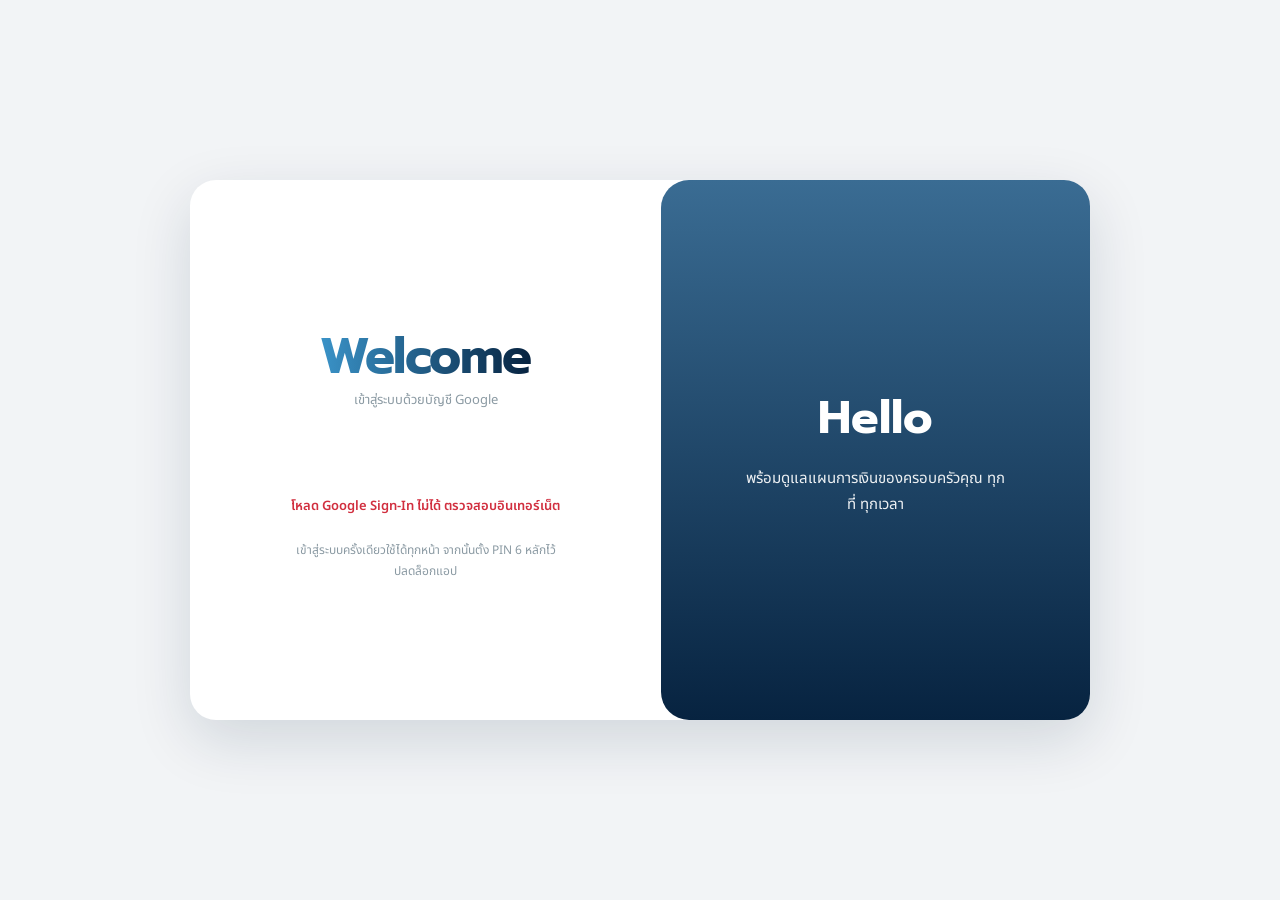
==== commit 9e0e10d9: "Add files via upload" ====
--- a/index.html
+++ b/index.html
@@ -17,33 +17,17 @@
 /* ===== หน้าแรกแบบใหม่ (เลื่อนได้) ===== */
 .mff-home .mff-app{height:auto;min-height:100svh;display:block}
 .mff-home .mff-hero-wrap{padding-bottom:48px}
-.mff-home .mff-grid{display:grid;grid-template-columns:repeat(2,minmax(0,1fr));grid-template-rows:none;grid-auto-rows:auto;margin-top:0;padding-bottom:4px;gap:12px}
-.mff-home .mff-card{min-height:118px}
-.hm-sum{margin:-30px 16px 0;position:relative;z-index:3}
-.hm-card{padding:16px 16px 14px;border-radius:22px;background:linear-gradient(135deg,var(--primary),var(--primary-light));color:#fff;box-shadow:var(--shadow-hero)}
-.hm-head{display:flex;justify-content:space-between;align-items:center;font-size:12.5px;opacity:.92}
-.hm-eye{width:44px;height:44px;margin:-10px -10px -10px 0;border:0;background:none;color:#fff;cursor:pointer;display:flex;align-items:center;justify-content:center}
-.hm-big{font:700 32px 'Prompt','Noto Sans Thai',sans-serif;margin:0 0 10px}
-.hm-row{display:grid;grid-template-columns:repeat(3,1fr);gap:8px}
-.hm-row>div{background:rgba(255,255,255,.15);border-radius:14px;padding:9px 10px;min-width:0}
-.hm-row small{display:block;font-size:10.5px;opacity:.88}
-.hm-row b{font-size:14.5px;display:block;white-space:nowrap;overflow:hidden;text-overflow:ellipsis}
-.hm-row>div{display:flex;flex-direction:column;justify-content:space-between;gap:3px;min-height:58px}
-.hm-row small{font-size:10.5px;line-height:1.25}
-.hm-row b{white-space:nowrap;overflow:visible;font-size:clamp(11px,3.7vw,14.5px)}
-.hm-row b.sm{font-size:clamp(9.5px,3.1vw,12.5px)}
-.hm-hide .hm-money{filter:blur(9px);user-select:none}
-.hm-act{display:flex;gap:8px;margin-top:10px}
-.hm-btn{flex:1;min-height:46px;border-radius:15px;background:var(--surface);color:var(--primary);display:flex;align-items:center;justify-content:center;text-align:center;font:700 12.5px 'Noto Sans Thai',sans-serif;text-decoration:none;box-shadow:var(--shadow-card);padding:0 6px}
-.hm-btn.gold{flex:1.4;background:var(--gold);color:#072340}
-.hm-h{margin:18px 20px 8px;font-size:13px;font-weight:700;color:var(--primary)}
-.hm-up{margin:0 16px 20px;display:flex;flex-direction:column;gap:8px}
-.hm-it{display:flex;justify-content:space-between;gap:10px;align-items:center;min-height:52px;padding:10px 14px;border-radius:16px;background:var(--surface);color:var(--ink);text-decoration:none;box-shadow:var(--shadow-card)}
-.hm-it b{font-size:13px;display:block}
-.hm-it small{font-size:11px;color:var(--ink-soft)}
-.hm-it em{font-style:normal;font-size:11.5px;font-weight:700;color:var(--primary-light);white-space:nowrap}
-.hm-it em.late{color:#B5422B}
-.hm-none{padding:16px;text-align:center;font-size:12.5px;color:var(--ink-faint)}
+.hm-menu{margin:-30px 16px 20px;position:relative;z-index:3;background:var(--surface);border:1px solid var(--line);border-radius:22px;padding:16px 10px 12px;display:grid;grid-template-columns:repeat(3,minmax(0,1fr));gap:14px 4px;box-shadow:var(--shadow-card)}
+.hm-mt{grid-column:1/-1;margin:0 8px 2px;font:700 17px Prompt,sans-serif;color:var(--primary)}
+.hm-mt small{display:block;font:400 11.5px 'Noto Sans Thai',sans-serif;color:var(--ink-soft);margin-top:2px}
+.hm-menu a{display:flex;flex-direction:column;align-items:center;text-align:center;text-decoration:none;color:var(--ink);border-radius:16px;padding:4px 2px 6px}
+.hm-menu a:active{background:var(--bg)}
+.hm-ico{width:64px;height:64px;border-radius:50%;margin:0 0 8px;background:radial-gradient(circle at 30% 25%,var(--bg),var(--primary-soft) 70%);box-shadow:inset 0 0 0 1px var(--line);display:grid;place-items:center}
+.hm-ico svg{width:36px;height:36px;stroke:var(--primary);stroke-width:1.6;fill:none;stroke-linecap:round;stroke-linejoin:round}
+.hm-ico svg .ac{stroke:var(--primary-light)}
+.hm-ico svg .fl{fill:color-mix(in srgb,var(--primary-light) 20%,transparent);stroke:var(--primary-light)}
+.hm-menu strong{font:600 12.5px/1.35 Prompt,sans-serif}
+.hm-menu small.s{font-size:9.5px;color:var(--ink-faint);margin-top:2px}
 </style>
 </head>
 <body class="mff-home">
@@ -71,86 +55,18 @@
 
 
 
-    <section class="hm-sum" aria-label="สรุปวันนี้">
-    <div class="hm-card">
-      <div class="hm-head"><span>ยอดเงินคงเหลือเดือนนี้</span><button type="button" id="hmEye" aria-label="ซ่อนหรือแสดงตัวเลข" class="hm-eye"><svg viewBox="0 0 24 24" width="20" height="20" fill="none" stroke="currentColor" stroke-width="1.9" stroke-linecap="round" stroke-linejoin="round" aria-hidden="true"><path d="M2 12s3.5-7 10-7 10 7 10 7-3.5 7-10 7S2 12 2 12z"/><circle cx="12" cy="12" r="3"/></svg></button></div>
-      <div class="hm-big hm-money" id="hmBal">—</div>
-      <div class="hm-row">
-        <div><small>รายจ่าย/วัน</small><b class="hm-money" id="hmToday">—</b></div>
-        <div><small>รายจ่าย/สัปดาห์</small><b class="hm-money" id="hmWeek">—</b></div>
-        <div><small>รายจ่าย/เดือน</small><b class="hm-money" id="hmExp">—</b></div>
-      </div>
-    </div>
-    <div class="hm-act">
-      <a class="hm-btn gold" href="money/daily.html">+ จดรายจ่าย</a>
-      <a class="hm-btn" href="notes/index.html?new=1">จดโน้ต</a>
-      <a class="hm-btn" href="calendar/index.html?todo=1">เพิ่ม To-do</a>
-    </div>
-  </section>
-  <h2 class="hm-h">การเงิน</h2>
-  <div class="mff-grid">
-    <a class="mff-card" href="money/index.html">
-      <span class="icon-wrap">
-        <svg viewBox="0 0 24 24" fill="none" stroke="currentColor" stroke-width="1.8" stroke-linecap="round" stroke-linejoin="round"><rect x="3" y="6" width="18" height="13" rx="2.5"/><path d="M3 10h18"/><circle cx="7" cy="14.2" r="1.1" fill="currentColor" stroke="none"/></svg>
-      </span>
-      <h3>My Money</h3>
-      <p>สรุปรายรับรายจ่าย</p>
-    </a>
-    <a class="mff-card" href="portfolio/index.html">
-      <span class="icon-wrap">
-        <svg viewBox="0 0 24 24" fill="none" stroke="currentColor" stroke-width="1.8" stroke-linecap="round" stroke-linejoin="round"><path d="M4 19V10"/><path d="M10 19V5"/><path d="M16 19v-8"/><path d="M4 19h16"/><path d="M13 6l4.5-2.5L21 6"/><path d="M17.5 3.5V7h3.5"/></svg>
-      </span>
-      <h3>My Portfolio</h3>
-      <p>พอร์ตกองทุนครอบครัว กราฟและแดชบอร์ด</p>
-    </a>
-    <a class="mff-card" href="my-plan/index.html">
-      <span class="icon-wrap">
-        <svg viewBox="0 0 24 24" fill="none" stroke="currentColor" stroke-width="1.8" stroke-linecap="round" stroke-linejoin="round"><rect x="5" y="4" width="14" height="17" rx="2.5"/><path d="M9 4.5h6M9 12.5l2 2 4-4.5M9 18h6"/></svg>
-      </span>
-      <h3>My Plan</h3>
-      <p>แผนภาษี ประกันสังคม บ้าน การลงทุน และเกษียณ</p>
-    </a>
-    <a class="mff-card" href="goals/index.html">
-      <span class="icon-wrap">
-        <svg viewBox="0 0 24 24" fill="none" stroke="currentColor" stroke-width="1.8" stroke-linecap="round" stroke-linejoin="round"><circle cx="12" cy="12" r="8.5"/><circle cx="12" cy="12" r="4.5"/><circle cx="12" cy="12" r="1" fill="currentColor"/></svg>
-      </span>
-      <h3>My Goals</h3>
-      <p>เป้าหมายและแผนประจำปี</p>
-    </a>
-  </div>
-  <h2 class="hm-h">ชีวิตและการจัดการ</h2>
-  <div class="mff-grid">
-    <a class="mff-card" href="profile/index.html">
-      <span class="avatar">
-        <svg viewBox="0 0 24 24" fill="none" stroke="currentColor" stroke-width="1.8"><circle cx="12" cy="8" r="4"/><path d="M4 20c0-4 3.6-6 8-6s8 2 8 6"/></svg>
-      </span>
-      <h3>My Profile</h3>
-      <p>ข้อมูลสมาชิกในครอบครัว รูปถ่ายและรายละเอียดส่วนตัว</p>
-    </a>
-    <a class="mff-card" href="bookshelf/index.html">
-      <span class="icon-wrap">
-        <svg viewBox="0 0 24 24" fill="none" stroke="currentColor" stroke-width="1.8" stroke-linecap="round" stroke-linejoin="round"><path d="M4 4.5C4 4 4.6 3.6 5.3 3.6H10a2 2 0 0 1 2 2V20a2 2 0 0 0-2-1.6H4z"/><path d="M20 4.5c0-.5-.6-.9-1.3-.9H14a2 2 0 0 0-2 2V20a2 2 0 0 1 2-1.6h6z"/></svg>
-      </span>
-      <h3>My Bookshelf</h3>
-      <p>คลังหนังสือครอบครัว ค้นหาและยืมอ่านได้</p>
-    </a>
-    <a class="mff-card" href="calendar/index.html">
-      <span class="icon-wrap">
-        <svg viewBox="0 0 24 24" fill="none" stroke="currentColor" stroke-width="1.8" stroke-linecap="round" stroke-linejoin="round"><rect x="3.5" y="5" width="17" height="15" rx="2.5"/><path d="M3.5 10h17M8 3v4M16 3v4"/><circle cx="8.5" cy="14.5" r="1" fill="currentColor"/><circle cx="12" cy="14.5" r="1" fill="currentColor"/></svg>
-      </span>
-      <h3>My Calendar</h3>
-      <p>ปฏิทิน · Google Calendar</p>
-    </a>
-    <a class="mff-card" href="notes/index.html">
-      <span class="icon-wrap">
-        <svg viewBox="0 0 24 24" fill="none" stroke="currentColor" stroke-width="1.8" stroke-linecap="round" stroke-linejoin="round"><path d="M6 3.5h9l3.5 3.5V20a.5.5 0 0 1-.5.5H6a.5.5 0 0 1-.5-.5V4a.5.5 0 0 1 .5-.5z"/><path d="M14.5 3.5V7.5h4M9 12h6M9 15.5h4"/></svg>
-      </span>
-      <h3>My Notes</h3>
-      <p>โน้ต และสิ่งที่ต้องทำ</p>
-    </a>
-  </div>
-  <h2 class="hm-h">วันนี้และใกล้ถึงกำหนด</h2>
-  <div class="hm-up" id="hmUp"></div>
+  <nav class="hm-menu" aria-label="เมนูหลัก">
+    <div class="hm-mt">เมนูหลัก<small>เลือกฟังก์ชันที่ต้องการใช้งาน</small></div>
+    <a href="bookshelf/index.html"><span class="hm-ico"><svg viewBox="0 0 24 24"><path class="fl" d="M4 4.5c0-.5.6-.9 1.3-.9H10a2 2 0 0 1 2 2V20a2 2 0 0 0-2-1.6H4z"/><path d="M20 4.5c0-.5-.6-.9-1.3-.9H14a2 2 0 0 0-2 2V20a2 2 0 0 1 2-1.6h6z"/><path class="ac" d="M7 8h2.5M7 11h2.5"/></svg></span><strong>My Bookshelf</strong><small class="s">คลังหนังสือ</small></a>
+    <a href="calendar/index.html"><span class="hm-ico"><svg viewBox="0 0 24 24"><rect class="fl" x="3.5" y="5" width="17" height="15" rx="2.5"/><path d="M3.5 10h17M8 3v4M16 3v4"/><path class="ac" d="M8.5 14.5h.01M12 14.5h.01M15.5 14.5h.01M8.5 17h.01M12 17h.01"/></svg></span><strong>My Calendar</strong><small class="s">ปฏิทิน</small></a>
+    <a href="diary/index.html"><span class="hm-ico"><svg viewBox="0 0 24 24"><path class="fl" d="M6.5 3.5h11a1 1 0 0 1 1 1v15a1 1 0 0 1-1 1h-11a1 1 0 0 1-1-1v-15a1 1 0 0 1 1-1z"/><path d="M9 3.5v17"/><path class="ac" d="M12.5 8.5H16M12.5 12H16"/></svg></span><strong>My Diary</strong><small class="s">บันทึกประจำวัน</small></a>
+    <a href="tools/index.html"><span class="hm-ico"><svg viewBox="0 0 24 24"><path class="fl" d="M14.7 6.3a1 1 0 0 0 0 1.4l1.6 1.6a1 1 0 0 0 1.4 0l3.77-3.77a6 6 0 0 1-7.94 7.94l-6.91 6.91a2.12 2.12 0 0 1-3-3l6.91-6.91a6 6 0 0 1 7.94-7.94l-3.76 3.76z"/><path class="ac" d="M6.5 18.5h.01"/></svg></span><strong>My Tools</strong><small class="s">คำนวณ · สุขภาพ</small></a>
+    <a href="money/index.html"><span class="hm-ico"><svg viewBox="0 0 24 24"><rect class="fl" x="3" y="6" width="18" height="13" rx="2.5"/><path d="M3 10h18"/><circle class="ac" cx="16.5" cy="14.5" r="1.3"/></svg></span><strong>My Money</strong><small class="s">สรุปรายรับรายจ่าย</small></a>
+    <a href="notes/index.html"><span class="hm-ico"><svg viewBox="0 0 24 24"><path class="fl" d="M6 3.5h9l3.5 3.5V20a.5.5 0 0 1-.5.5H6a.5.5 0 0 1-.5-.5V4a.5.5 0 0 1 .5-.5z"/><path d="M14.5 3.5V7.5h4"/><path class="ac" d="M9 12h6M9 15.5h4"/></svg></span><strong>My Notes</strong><small class="s">โน้ต · To-do</small></a>
+    <a href="my-plan/index.html"><span class="hm-ico"><svg viewBox="0 0 24 24"><rect class="fl" x="5" y="4" width="14" height="17" rx="2.5"/><path d="M9 4.5h6"/><path class="ac" d="M9 12.5l2 2 4-4.5M9 18h6"/></svg></span><strong>My Plan</strong><small class="s">ภาษี · เกษียณ</small></a>
+    <a href="portfolio/index.html"><span class="hm-ico"><svg viewBox="0 0 24 24"><path d="M4 19V11M10 19V6M16 19v-6"/><path d="M3.5 19.5h17"/><path class="ac" d="M13 7l4-3 4 2.5M17 4v3.5h3.5"/></svg></span><strong>My Portfolio</strong><small class="s">พอร์ตกองทุน</small></a>
+    <a href="profile/index.html"><span class="hm-ico"><svg viewBox="0 0 24 24"><circle class="fl" cx="12" cy="8" r="4"/><path class="ac" d="M4.5 20c0-3.8 3.4-6 7.5-6s7.5 2.2 7.5 6"/></svg></span><strong>My Profile</strong><small class="s">ข้อมูล · ครอบครัว · ธุรกรรม</small></a>
+  </nav>
 </div>
 
 </div>
@@ -176,6 +92,7 @@
 </nav>
 
 <script src="reminders.js"></script>
+<script src="goals-core.js"></script>
 <script src="config.js"></script>
 <script src="admin-login.js"></script>
 <script src="settings-store.js"></script>
@@ -228,8 +145,14 @@
 
     var profiles=readJSON('mff_profiles_cache_v1',null);
     if(Array.isArray(profiles)){
-      groups.push({key:'profile',title:'My Profile',icon:'👤',href:'profile/index.html',
+      groups.push({key:'profile',title:'My Profile',icon:'👤',href:'profile/family.html',
         items:profiles.map(function(p){ return {label:((p.firstName||'')+' '+(p.lastName||'')).trim()||'(ไม่มีชื่อ)', sub:p.relation||p.phone||''}; })});
+    }
+
+    var biz=readJSON('mff_business_cache_v1',null);
+    if(Array.isArray(biz)){
+      groups.push({key:'business',title:'My Business',icon:'💼',href:'profile/business.html',
+        items:biz.map(function(b){ return {label:b.name||'(รายการ)', sub:(b.kind==='debt'?'หนี้สิน':'สินทรัพย์')+(b.creditor?' · '+b.creditor:'')+(b.owner?' · '+b.owner:'')}; })});
     }
 
     var portfolio=readJSON('khlangthun_portfolio_oldui_latest_v4',null);
@@ -360,7 +283,7 @@
     var profiles=readJSON('mff_profiles_cache_v1',null);
     if(Array.isArray(profiles) && profiles.length===0){
       list.push({level:'info', icon:'👤', title:'ยังไม่มีข้อมูลสมาชิกครอบครัว',
-        text:'เพิ่มสมาชิกคนแรกได้ที่ My Profile', href:'profile/index.html', hrefLabel:'ไปที่ My Profile →'});
+        text:'เพิ่มสมาชิกคนแรกได้ที่ My Profile', href:'profile/family.html', hrefLabel:'ไปที่ My Profile →'});
     }
 
     var portfolio=readJSON('khlangthun_portfolio_oldui_latest_v4',null);
@@ -374,23 +297,6 @@
       list.push({level:'info', icon:'📚', title:'ชั้นหนังสือยังว่างอยู่',
         text:'เพิ่มหนังสือเล่มแรกได้ที่ My Bookshelf', href:'bookshelf/index.html', hrefLabel:'ไปที่ My Bookshelf →'});
     }
-
-    // งบรายหมวด (My Money > รายวัน)
-    try{
-      var bg=readJSON('mff_daily_budget_v1',null), dly=readJSON('mff_daily_cache_v1',[]);
-      if(bg && Array.isArray(dly)){
-        var nowD=new Date(), mk2=nowD.getFullYear()+'-'+String(nowD.getMonth()+1).padStart(2,'0'), byCat={}, tot=0;
-        dly.forEach(function(e){ if((e.date||'').slice(0,7)!==mk2) return; var a=Number(e.amount)||0; byCat[e.category]=(byCat[e.category]||0)+a; tot+=a; });
-        var over=[]; if(bg.total>0) over.push({n:'รวมทั้งเดือน',s:tot,l:Number(bg.total)});
-        Object.keys(bg.cats||{}).forEach(function(c){ var l=Number(bg.cats[c])||0; if(l>0) over.push({n:c,s:byCat[c]||0,l:l}); });
-        over.map(function(o){o.p=o.s/o.l*100;return o}).filter(function(o){return o.p>=80}).sort(function(a,b){return b.p-a.p}).slice(0,3).forEach(function(o){
-          var f=function(n){return Math.round(n).toLocaleString('th-TH')};
-          list.push({level:o.p>=100?'warn':'info', icon:'💸',
-            title:'งบ '+o.n+(o.p>=100?' เกินแล้ว ':' ใช้ไปแล้ว ')+Math.round(o.p)+'%',
-            text:'฿'+f(o.s)+' จากงบ ฿'+f(o.l)+' ของเดือนนี้', href:'money/daily.html', hrefLabel:'ดูงบ My Money →'});
-        });
-      }
-    }catch(e){}
 
     // เอกสารใกล้หมดอายุ (จาก My Profile)
     try{
@@ -406,7 +312,19 @@
       due.sort(function(a,b){return a.days-b.days}).slice(0,5).forEach(function(x){
         list.push({level:x.days<=30?'warn':'info', icon:'🪪',
           title:x.who+' · '+x.type+(x.days<0?' หมดอายุแล้ว '+Math.abs(x.days)+' วัน':x.days===0?' หมดอายุวันนี้':' จะหมดอายุใน '+x.days+' วัน'),
-          text:'ครบกำหนด '+x.date+' — ต่ออายุก่อนครบกำหนด', href:'profile/index.html', hrefLabel:'เปิด My Profile →'});
+          text:'ครบกำหนด '+x.date+' — ต่ออายุก่อนครบกำหนด', href:'profile/family.html', hrefLabel:'เปิด My Profile →'});
+      });
+    }catch(e){}
+
+    // หนี้สินใกล้ครบกำหนดชำระ (จาก My Business)
+    try{
+      var biz2=readJSON('mff_business_cache_v1',[]), now0=new Date(); now0.setHours(0,0,0,0);
+      (Array.isArray(biz2)?biz2:[]).forEach(function(b){
+        var dd=parseInt(b&&b.dueDay,10); if(b.kind!=='debt'||!(dd>=1&&dd<=31)||!(Number(b.balance)>0)) return;
+        var d=new Date(now0.getFullYear(),now0.getMonth(),dd); if(d<now0) d=new Date(now0.getFullYear(),now0.getMonth()+1,dd);
+        var days=Math.round((d-now0)/86400000); if(days>3) return;
+        list.push({level:days<=1?'warn':'info',icon:'🧾',title:(b.name||'หนี้สิน')+(days===0?' ครบกำหนดชำระวันนี้':' ครบกำหนดชำระใน '+days+' วัน'),
+          text:(Number(b.monthly)?'งวดละ ฿'+Number(b.monthly).toLocaleString('th-TH')+' · ':'')+'ทุกวันที่ '+dd+' ของเดือน',href:'profile/business.html',hrefLabel:'เปิด My Business →'});
       });
     }catch(e){}
 
@@ -485,50 +403,8 @@
 <script>
 (function(){
   'use strict';
-  function rj(k,f){try{var r=localStorage.getItem(k);return r?JSON.parse(r):f}catch(e){return f}}
-  function pad(n){return String(n).padStart(2,'0')}
-  var d=new Date(), ym=d.getFullYear()+'-'+pad(d.getMonth()+1), td=ym+'-'+pad(d.getDate());
-  function fmt(n){return '฿ '+Math.round(n).toLocaleString('th-TH')}
-  function el(i){return document.getElementById(i)}
-  function esc(s){return String(s==null?'':s).replace(/[&<>'"]/g,function(c){return{'&':'&amp;','<':'&lt;','>':'&gt;',"'":'&#39;','"':'&quot;'}[c]})}
-  /* คงเหลือเดือนนี้ = รายรับ − รายจ่ายประจำ − รายจ่ายแปรผัน (My Money) */
-  var money=rj('mff_money_cache_v3',null);
-  if(Array.isArray(money)){
-    var inc=0,exp=0,has=false;
-    money.forEach(function(t){if(t.month!==ym)return;has=true;var a=Number(t.amount)||0;if(t.type==='income')inc+=a;else if(t.type==='fixed'||t.type==='variable')exp+=a});
-  }
-  var dly=rj('mff_daily_cache_v1',null), dayMonth=0, dayWeek=0;
-  /* สัปดาห์ จันทร์–อาทิตย์ เหมือนหน้า ค่าใช้จ่ายรายวัน */
-  function dk(x){return x.getFullYear()+'-'+pad(x.getMonth()+1)+'-'+pad(x.getDate())}
-  var wd=new Date(d.getFullYear(),d.getMonth(),d.getDate()); wd.setDate(wd.getDate()+(wd.getDay()===0?-6:1-wd.getDay()));
-  var wStart=dk(wd); wd.setDate(wd.getDate()+6); var wEnd=dk(wd);
-  var dayToday=0;
-  if(Array.isArray(dly)){dly.forEach(function(e){var a=Number(e.amount)||0,dt=String(e.date||'');if(dt===td)dayToday+=a;if(dt>=wStart&&dt<=wEnd)dayWeek+=a;if(dt.slice(0,7)===ym)dayMonth+=a})}
-  el('hmToday').textContent=fmt(dayToday);
-  el('hmWeek').textContent=fmt(dayWeek);
-  /* คงเหลือ = รายรับ − (ประจำ + แปรผัน + รายวัน) ให้ตรงกับหน้า My Money รายเดือน */
-  if(has) el('hmBal').textContent=fmt(inc-exp-dayMonth);
-  /* รายจ่าย/วัน · สัปดาห์ · เดือน = เฉพาะค่าใช้จ่ายรายวัน (ไม่รวมรายจ่ายประจำ/แปรผัน) */
-  el('hmExp').textContent=fmt(dayMonth);
-  ['hmToday','hmWeek','hmExp'].forEach(function(i){if(el(i).textContent.length>10)el(i).classList.add('sm')});
-  var notes=rj('mff_notes_cache_v1',[]); if(!Array.isArray(notes))notes=[];
-  notes=notes.filter(function(n){return !n.archived});
-  /* รายการใกล้ถึงกำหนด: โน้ตที่มีวันที่ภายใน 7 วัน หรือเลยกำหนด */
-  var lim=new Date(d.getTime()+7*86400000), ls=lim.getFullYear()+'-'+pad(lim.getMonth()+1)+'-'+pad(lim.getDate());
-  var up=notes.filter(function(n){return n.due&&n.due<=ls&&!(n.kind==='check'&&n.items.length&&n.items.every(function(i){return i.d}))})
-    .sort(function(a,b){return a.due.localeCompare(b.due)}).slice(0,4);
-  var mo=['ม.ค.','ก.พ.','มี.ค.','เม.ย.','พ.ค.','มิ.ย.','ก.ค.','ส.ค.','ก.ย.','ต.ค.','พ.ย.','ธ.ค.'];
-  el('hmUp').innerHTML=up.length?up.map(function(n){
-    var p=n.due.split('-'), late=n.due<td, isToday=n.due===td;
-    var sub=n.kind==='check'?(n.items.filter(function(i){return !i.d}).length+' รายการที่ยังไม่เสร็จ'):(n.body||'').slice(0,40);
-    return '<a class="hm-it" href="notes/index.html"><div><b>'+esc(n.title||sub||'โน้ต')+'</b><small>'+esc(sub)+'</small></div><em class="'+(late?'late':'')+'">'+(late?'เลยกำหนด ':isToday?'วันนี้ ':'')+(+p[2])+' '+mo[+p[1]-1]+'</em></a>';
-  }).join(''):'<div class="hm-none">ไม่มีรายการใกล้ถึงกำหนด</div>';
-  /* ซ่อน/แสดงตัวเลขเงิน */
-  var card=document.querySelector('.hm-card');
-  var hid=false;try{hid=localStorage.getItem('mff_home_hide')==='1'}catch(e){}
-  document.querySelector('.hm-sum').classList.toggle('hm-hide',hid);
-  el('hmEye').onclick=function(){hid=!hid;document.querySelector('.hm-sum').classList.toggle('hm-hide',hid);try{localStorage.setItem('mff_home_hide',hid?'1':'0')}catch(e){}};
 })();
 </script>
+<script src="icon-system.js"></script>
 </body>
 </html>
--- a/shell.css
+++ b/shell.css
@@ -644,3 +644,65 @@
 .mff-drv .mff-file-dl svg{width:14px;height:14px}
 .mff-drv .mff-drv-open{background:var(--surface);color:var(--ink-soft);border:1px solid var(--line)}
 .mff-drv .mff-drv-sel{border-width:1.5px}
+
+/* =====================================================================
+   Compact density (v31): แถว/การ์ดกระชับ ไม่ตัดเนื้อหา ปุ่ม-ช่องกรอกยังสูง >=36px
+   ===================================================================== */
+.mff-money-summary{padding:10px 14px 2px;gap:8px}
+.mff-sum-card{padding:8px 8px;border-radius:14px}
+.mff-chart-card{margin:10px 14px 0;padding:12px 12px 10px;border-radius:16px}
+.mff-money-section{margin:10px 14px 0;padding:11px 12px 9px;border-radius:16px}
+.mff-money-section-head{margin-bottom:2px}
+.mff-money-view-row{padding:6px 0;font-size:13px}
+.mff-money-view-row2{padding:6px 0}
+.mff-money-view-row2 .nm{margin-bottom:1px;font-size:13px}
+.mff-money-empty-row{padding:7px 0}
+.mff-money-line-row{gap:6px;margin-bottom:6px}
+.mff-money-line-row select,.mff-money-line-row input.money-amount{padding:5px 8px;min-height:38px}
+.mff-money-line-row .money-remove,.mff-money-line-row2 .money-remove{width:38px;height:38px}
+.mff-money-line-row2{padding:7px;margin-bottom:6px;border-radius:11px}
+.mff-money-line-row2 .row-top{gap:6px;margin-bottom:5px}
+.mff-money-line-row2 select,.mff-money-line-row2 .amt-field input{padding:5px 8px;min-height:38px}
+.mff-money-line-row2 .row-bottom{gap:6px}
+.mff-money-add-btn{padding:7px}
+.mff-money-section-total{padding-top:7px;margin-top:4px}
+.mff-money-actions{padding:12px 14px 22px;gap:8px}
+.mff-money-tabs{padding:10px 14px 2px}
+.mff-notif-item{padding:8px 0;gap:10px}
+.mff-sheet-head{padding:14px 16px 10px}
+.mff-sheet-body{padding:10px 16px calc(14px + var(--safe-b))}
+.mff-btn{padding:11px}
+.mff-list-wrap{padding:12px 14px 90px}
+.mff-back-row{padding:10px 14px 0}
+.mff-shelf{margin:10px 14px 0;padding:10px 12px 8px;border-radius:16px}
+
+
+/* ===== Visual refresh 2026: unified icon language across all modules ===== */
+.hm-menu{gap:15px 6px;padding:18px 12px 14px;border-radius:26px;box-shadow:0 10px 28px rgba(20,45,70,.075)}
+.hm-menu a{min-width:0;padding:7px 3px 9px;gap:1px;transition:transform .18s ease,background .18s ease}
+.hm-menu a:active{transform:scale(.96);background:var(--bg)}
+.hm-ico{width:62px;height:62px;border-radius:20px;margin-bottom:8px;background:linear-gradient(145deg,#F0F5FF,#E2EBF8);box-shadow:inset 0 0 0 1px rgba(58,108,147,.10),0 5px 12px rgba(35,68,100,.07);transition:transform .18s ease,box-shadow .18s ease}
+.hm-menu a:nth-of-type(2) .hm-ico{background:linear-gradient(145deg,#EAF7F5,#D8F0EA)}
+.hm-menu a:nth-of-type(3) .hm-ico{background:linear-gradient(145deg,#FFF2E9,#FCE2D2)}
+.hm-menu a:nth-of-type(4) .hm-ico{background:linear-gradient(145deg,#F0EDFF,#E4DEFF)}
+.hm-menu a:nth-of-type(5) .hm-ico{background:linear-gradient(145deg,#FFF7E4,#FCEBC0)}
+.hm-menu a:nth-of-type(6) .hm-ico{background:linear-gradient(145deg,#EAF3FF,#DCEAFF)}
+.hm-menu a:nth-of-type(7) .hm-ico{background:linear-gradient(145deg,#F1F4F7,#E3E9EF)}
+.hm-menu a:nth-of-type(8) .hm-ico{background:linear-gradient(145deg,#E9F7EF,#D8F0E2)}
+.hm-menu a:nth-of-type(9) .hm-ico{background:linear-gradient(145deg,#FCEEF4,#F8DDE9)}
+.hm-ico svg{width:34px;height:34px;stroke:var(--primary);stroke-width:1.75;filter:drop-shadow(0 1px 1px rgba(0,0,0,.04))}
+.hm-ico svg .ac{stroke:var(--primary-light);stroke-width:1.9}
+.hm-ico svg .fl{fill:color-mix(in srgb,var(--primary-light) 22%,transparent);stroke:var(--primary-light)}
+.hm-menu strong{font-size:12.8px;letter-spacing:-.01em}
+.hm-menu small.s{font-size:10px;line-height:1.35}
+.mff-bottomnav{backdrop-filter:blur(16px);-webkit-backdrop-filter:blur(16px);background:color-mix(in srgb,var(--surface) 92%,transparent);border-top:1px solid var(--line);box-shadow:0 -5px 22px rgba(30,55,80,.07)}
+.mff-navbtn{min-width:62px;border-radius:14px;transition:color .15s ease,background .15s ease}
+.mff-navbtn svg{width:23px;height:23px;stroke-width:1.8}
+.mff-navbtn.active{background:var(--primary-soft);color:var(--primary)}
+.mff-navbtn:active{background:var(--primary-soft)}
+@media(max-width:380px){.hm-ico{width:56px;height:56px;border-radius:18px}.hm-ico svg{width:31px;height:31px}.hm-menu{gap:12px 4px}}
+
+/* Unified colorful icon tiles across all app modules */
+.mff-search-item .ic,.mff-notif-item .ic,.ico,.sp-tabico{transition:transform .18s ease,box-shadow .18s ease}
+.mff-search-item:active .ic,.mff-notif-item:active .ic,.menu button:active .ico{transform:scale(.94)}
+.mff-btn svg,.mff-action svg,.btn svg{flex:none}
